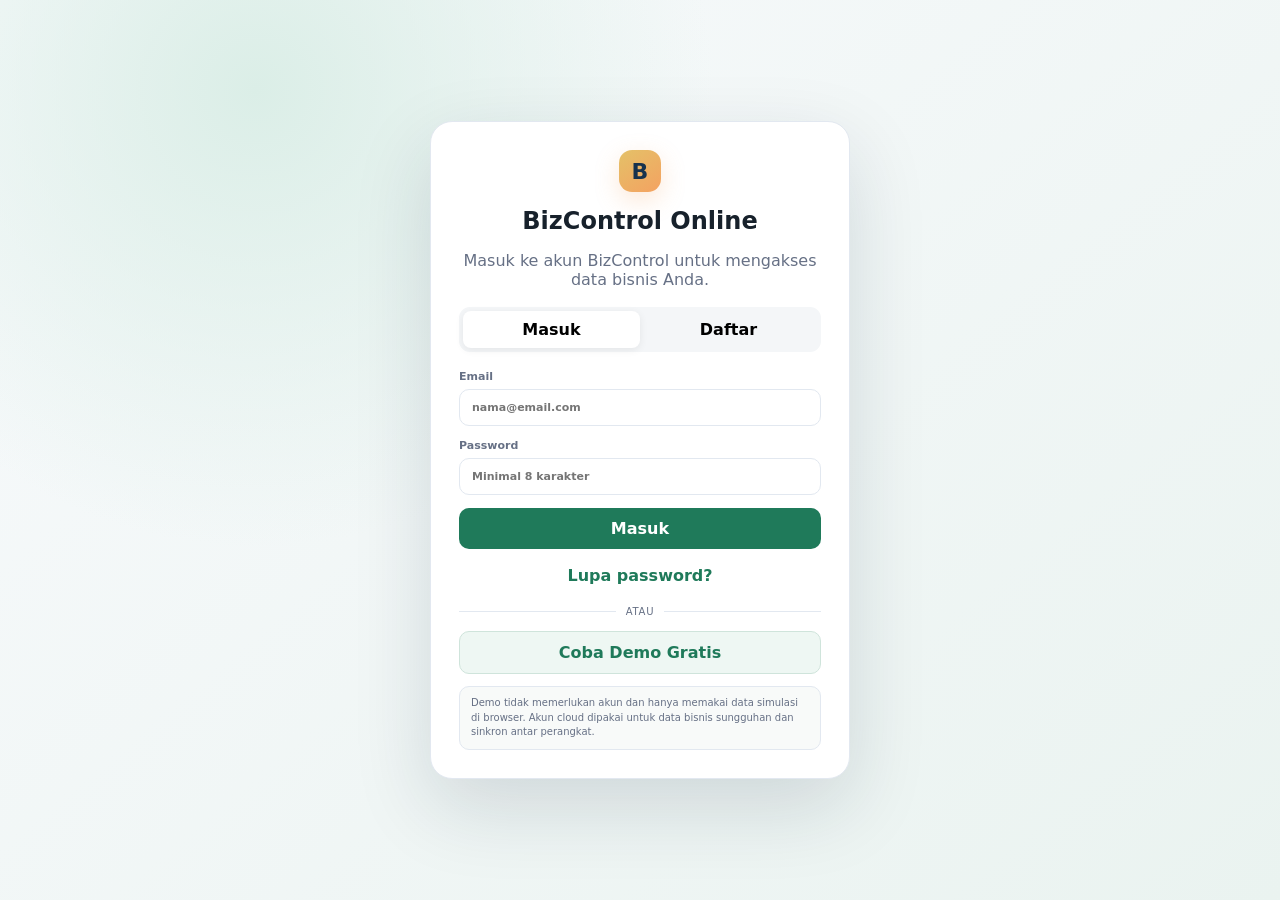
==== demo-single-file.html @ 975896b0 "Add files via upload" ====
<!DOCTYPE html>
<html lang="id">
<head>
  <meta charset="UTF-8" />
  <meta name="viewport" content="width=device-width, initial-scale=1, viewport-fit=cover" />
  <meta name="theme-color" content="#143c35" />
  <meta name="description" content="BizControl Online V1.8.5 Production Final - business control UMKM dengan cloud account, one-click demo sandbox, role, audit, dan dokumen." />
  <meta http-equiv="Content-Security-Policy" content="default-src 'self' data: blob:; script-src 'self' 'unsafe-inline'; style-src 'self' 'unsafe-inline'; img-src 'self' data: blob:; object-src 'none'; base-uri 'self'; form-action 'self'">
  
  
  <style>
:root{
  --navy:#17324d;--navy2:#0f263a;--green:#1f7a5a;--green2:#143c35;--mint:#eaf3f0;
  --bg:#f5f7f9;--card:#fff;--text:#17212b;--muted:#667085;--border:#e2e8f0;--yellow:#fff2cc;
  --red:#b42318;--redbg:#fef3f2;--orange:#f4a261;--shadow:0 12px 35px rgba(16,24,40,.08)
}
*{box-sizing:border-box}html,body{margin:0;background:var(--bg);color:var(--text);font-family:Inter,ui-sans-serif,system-ui,-apple-system,BlinkMacSystemFont,"Segoe UI",sans-serif}button,input,select{font:inherit}button{cursor:pointer}.hidden{display:none!important}
.app-shell{min-height:100vh;display:grid;grid-template-columns:250px 1fr}.sidebar{position:sticky;top:0;height:100vh;background:linear-gradient(180deg,var(--green2),#102b31);padding:20px 16px;color:white;display:flex;flex-direction:column;gap:20px}.brand{display:flex;align-items:center;gap:12px;padding:4px 6px 14px}.brand-mark{width:42px;height:42px;border-radius:13px;display:grid;place-items:center;background:linear-gradient(145deg,#e4c168,#f4a261);color:#17324d;font-size:22px;font-weight:900;box-shadow:0 8px 24px rgba(244,162,97,.25)}.brand strong{display:block;font-size:18px}.brand span{display:block;font-size:10px;letter-spacing:.16em;color:#a7d8c6;margin-top:3px}.business-box{padding:12px;background:rgba(255,255,255,.08);border:1px solid rgba(255,255,255,.12);border-radius:14px}.business-box span{display:block;color:#b9d8cf;font-size:11px;margin-bottom:7px}.business-box select{width:100%;padding:9px;border-radius:9px;border:0;background:white;color:#17212b}.tiny-btn{border:0;background:transparent;color:#dcebe6;padding:8px 0 0;font-size:12px}.nav-list{display:grid;gap:5px}.nav-item{border:0;background:transparent;color:#cce0da;text-align:left;border-radius:10px;padding:11px 12px;display:flex;gap:10px;align-items:center}.nav-item.active,.nav-item:hover{background:rgba(255,255,255,.12);color:white}.nav-icon{width:20px;text-align:center}.sidebar-footer{margin-top:auto;display:grid;gap:10px}.sync-badge{font-size:11px;border-radius:30px;padding:8px 10px;text-align:center}.sync-badge.local{background:rgba(244,162,97,.17);color:#ffd8ac}.sync-badge.cloud{background:rgba(79,203,144,.17);color:#b9ffd7}
.main{min-width:0}.topbar{padding:24px 28px 18px;display:flex;justify-content:space-between;align-items:center;gap:16px;position:sticky;top:0;background:rgba(245,247,249,.94);backdrop-filter:blur(12px);z-index:5;border-bottom:1px solid rgba(226,232,240,.7)}.eyebrow{margin:0 0 4px;color:var(--green);font-size:11px;font-weight:800;letter-spacing:.14em}.topbar h1{margin:0;font-size:27px}.top-actions{display:flex;gap:9px}.page-content{padding:20px 28px 90px;max-width:1500px;margin:auto}.primary,.ghost,.danger,.soft-btn{border-radius:10px;padding:10px 14px;border:1px solid transparent;font-weight:700}.primary{background:var(--green);color:#fff}.primary:hover{background:#176348}.ghost{background:#fff;border-color:var(--border);color:var(--text)}.danger{background:var(--redbg);color:var(--red);border-color:#fecdca}.soft-btn{background:var(--mint);color:var(--green)}.full{width:100%}
.kpi-grid{display:grid;grid-template-columns:repeat(4,minmax(0,1fr));gap:14px}.kpi-card,.panel,.table-card,.quick-card{background:var(--card);border:1px solid var(--border);border-radius:16px;box-shadow:var(--shadow)}.kpi-card{padding:17px}.kpi-card .kpi-label{font-size:12px;color:var(--muted);font-weight:700}.kpi-value{font-size:24px;font-weight:850;margin-top:8px;color:var(--navy)}.kpi-foot{margin-top:9px;font-size:11px;color:var(--muted)}.section-grid{display:grid;grid-template-columns:1.5fr 1fr;gap:14px;margin-top:14px}.panel{padding:18px}.panel-title{display:flex;align-items:center;justify-content:space-between;margin-bottom:14px}.panel-title h3{margin:0;font-size:15px}.panel-title span{font-size:11px;color:var(--muted)}.dashboard-title-row>div{min-width:0}.dashboard-title-row>div>span{display:block;margin-top:3px}.panel-link{border:0;background:var(--mint);color:var(--green);padding:7px 9px;border-radius:9px;font-size:10px;font-weight:800;white-space:nowrap}.panel-link:hover{background:#dcece6}.bars{display:flex;align-items:flex-end;gap:10px;height:200px;padding:16px 4px 0}.bar-wrap{flex:1;display:flex;flex-direction:column;justify-content:flex-end;align-items:center;gap:7px;height:100%;border-radius:10px}.bar{width:100%;max-width:36px;background:linear-gradient(180deg,#2f9e71,#1f7a5a);border-radius:8px 8px 3px 3px;min-height:2px;transition:.16s ease}.bar-value{font-size:9px;color:var(--muted);opacity:0;transform:translateY(4px);transition:.16s ease;white-space:nowrap}.bar-label{font-size:10px;color:var(--muted)}.health-ring{width:122px;height:122px;border-radius:50%;margin:auto;display:grid;place-items:center;background:conic-gradient(var(--green) calc(var(--score)*1%),#e7eeeb 0);position:relative}.health-ring:after{content:"";position:absolute;width:88px;height:88px;background:#fff;border-radius:50%}.health-score{z-index:1;font-weight:900;font-size:28px;color:var(--navy)}.health-click{display:block;width:100%;border:0;background:transparent;border-radius:14px;padding:4px 8px 8px}.health-click:hover{background:#f8fbfa}.health-note{text-align:center;font-size:12px;color:var(--muted);margin:10px 0 0}.health-cta{display:block;text-align:center;font-size:10px;color:var(--green);font-weight:800;margin-top:5px}.alert-list{display:grid;gap:8px;margin-top:12px}.alert-item{display:flex;align-items:center;justify-content:space-between;gap:14px;background:#f8fafc;border-radius:10px;padding:10px 11px;font-size:12px}.alert-item span{display:grid;gap:2px}.alert-item b{font-weight:700}.alert-item small{font-size:9px;color:var(--muted);font-weight:500}.alert-item strong{color:var(--navy);white-space:nowrap}.kpi-clickable,.alert-btn,.bar-btn,.panel-link,.health-click{cursor:pointer}.kpi-clickable{text-align:left;width:100%;transition:.18s ease}.kpi-clickable:hover{border-color:#a9cabe;transform:translateY(-1px);box-shadow:0 14px 34px rgba(15,38,58,.10)}.dashboard-panel{width:100%;text-align:left;transition:.18s ease;border:1px solid var(--border)}.panel-hint{font-size:11px;color:var(--muted);margin:-6px 0 6px}.bar-btn{border:0;background:transparent;padding:0;min-width:0}.bar-btn:focus-visible,.alert-btn:focus-visible,.kpi-clickable:focus-visible,.panel-link:focus-visible,.health-click:focus-visible{outline:2px solid #cce7dc;outline-offset:2px}.bar-btn:hover .bar,.bar-btn:focus-visible .bar{filter:brightness(.95);box-shadow:0 8px 18px rgba(31,122,90,.20);transform:translateY(-2px)}.bar-btn:hover .bar-value,.bar-btn:focus-visible .bar-value{opacity:1;transform:none}.alert-btn{border:1px solid transparent;width:100%;text-align:left;cursor:pointer}.alert-btn:hover{border-color:#d8e4de;background:#f3f7f5}
.quick-grid{display:grid;grid-template-columns:repeat(4,1fr);gap:12px;margin-top:14px}.quick-card{padding:15px;border:1px solid var(--border);text-align:left}.quick-card:hover{border-color:#a9cabe}.quick-card strong{display:block}.quick-card span{font-size:11px;color:var(--muted)}
.table-card{margin-top:14px;overflow:hidden}.table-head{padding:15px 17px;border-bottom:1px solid var(--border);display:flex;justify-content:space-between;align-items:center}.table-head h3{margin:0;font-size:15px}.table-wrap{overflow:auto}table{width:100%;border-collapse:collapse;font-size:12px;min-width:720px}th,td{padding:11px 13px;border-bottom:1px solid #edf0f3;text-align:left;white-space:nowrap}th{font-size:10px;letter-spacing:.05em;color:var(--muted);background:#fafbfc;text-transform:uppercase}td.money{text-align:right;font-variant-numeric:tabular-nums}.pill{padding:5px 8px;border-radius:30px;font-size:10px;font-weight:800;display:inline-block}.pill.good{background:#ecfdf3;color:#027a48}.pill.warn{background:#fffaeb;color:#b54708}.pill.bad{background:#fef3f2;color:#b42318}.empty{padding:42px;text-align:center;color:var(--muted)}
.toolbar{display:flex;justify-content:space-between;align-items:center;gap:12px;margin-bottom:14px}.toolbar-left,.toolbar-right{display:flex;gap:8px;align-items:center}.search{padding:10px 12px;border:1px solid var(--border);border-radius:10px;background:#fff;min-width:230px}.form-grid{display:grid;grid-template-columns:repeat(2,1fr);gap:13px}.form-grid.single{grid-template-columns:1fr}.form-grid label{font-size:11px;color:var(--muted);font-weight:700;display:grid;gap:6px}.form-grid input,.form-grid select{border:1px solid var(--border);border-radius:10px;padding:11px 12px;background:#fff;color:var(--text)}.form-grid input:focus,.form-grid select:focus{outline:2px solid #cce7dc;border-color:var(--green)}.form-note{padding:10px 12px;border-radius:10px;background:var(--mint);font-size:11px;color:#275c4b}.span-2{grid-column:span 2}.report-grid{display:grid;grid-template-columns:1fr 1fr;gap:14px}.metric-list{display:grid;gap:10px}.metric-row{display:flex;justify-content:space-between;border-bottom:1px dashed var(--border);padding-bottom:9px}.metric-row span{color:var(--muted);font-size:12px}.metric-row strong{font-size:13px}.metric-row.total{border:0;background:var(--mint);padding:12px;border-radius:10px}.metric-row.total strong{color:var(--green);font-size:17px}
.modal-backdrop{position:fixed;inset:0;background:rgba(15,38,58,.48);display:flex;align-items:center;justify-content:center;padding:clamp(10px,2vw,22px);z-index:50;overflow:auto;overscroll-behavior:contain}.modal-card{--modal-pad:22px;background:#fff;border-radius:18px;width:min(720px,calc(100vw - 2 * clamp(10px,2vw,22px)));max-width:100%;max-height:min(90dvh,860px);overflow-x:hidden;overflow-y:auto;overscroll-behavior:contain;box-shadow:0 30px 70px rgba(15,38,58,.25);padding:0;position:relative}.modal-title{display:flex;justify-content:space-between;align-items:center;gap:14px;margin:0;padding:18px var(--modal-pad) 15px;background:rgba(255,255,255,.98);border-bottom:1px solid var(--border);position:sticky;top:0;z-index:3}.modal-title h2{margin:0;font-size:20px;line-height:1.25;min-width:0}.modal-close{border:0;background:#f3f5f7;border-radius:9px;width:36px;height:36px;min-width:36px;display:grid;place-items:center;font-size:22px;line-height:1;color:var(--text)}.modal-card>form{padding:18px var(--modal-pad) var(--modal-pad);min-width:0}.modal-card>.form-note{margin:18px var(--modal-pad) 0}.modal-card .form-grid{grid-template-columns:repeat(2,minmax(0,1fr));min-width:0}.modal-card .form-grid.single{grid-template-columns:minmax(0,1fr)}.modal-card .form-grid label{min-width:0}.modal-card .form-grid input,.modal-card .form-grid select{display:block;width:100%;min-width:0;max-width:100%}.modal-card .span-2{grid-column:1/-1}.modal-actions{grid-column:1/-1;display:flex;justify-content:flex-end;align-items:center;flex-wrap:wrap;gap:10px;margin:18px calc(var(--modal-pad) * -1) calc(var(--modal-pad) * -1);padding:14px var(--modal-pad) max(var(--modal-pad),env(safe-area-inset-bottom));background:rgba(255,255,255,.98);border-top:1px solid var(--border);position:sticky;bottom:0;z-index:2}.modal-actions button{min-width:0;max-width:100%;white-space:normal;text-align:center}.modal-actions .primary{min-width:150px}.modal-actions .ghost{min-width:92px}body.modal-open{overflow:hidden}.auth-shell{position:fixed;inset:0;z-index:80;background:radial-gradient(circle at 20% 10%,#dbeee7,transparent 35%),linear-gradient(140deg,#f8fafc,#eaf3f0);display:grid;place-items:center;padding:20px}.auth-card{width:min(420px,100%);background:white;border:1px solid var(--border);border-radius:22px;padding:28px;box-shadow:0 28px 80px rgba(15,38,58,.14)}.auth-card .brand-mark{margin:auto}.auth-card h1{text-align:center;margin:15px 0 6px}.auth-card .muted{text-align:center}.segmented{display:grid;grid-template-columns:1fr 1fr;background:#f4f6f8;padding:4px;border-radius:11px;margin:18px 0}.segment{border:0;background:transparent;padding:9px;border-radius:8px;font-weight:700}.segment.active{background:white;box-shadow:0 2px 8px rgba(0,0,0,.07)}.muted{color:var(--muted)}.micro{font-size:10px;color:var(--muted);line-height:1.5}.toast{position:fixed;right:20px;top:20px;z-index:100;background:#17212b;color:#fff;padding:11px 14px;border-radius:10px;opacity:0;transform:translateY(-10px);pointer-events:none;transition:.2s}.toast.show{opacity:1;transform:none}.mobile-nav{display:none}
.setting-block{padding:14px 0;border-bottom:1px solid var(--border)}.setting-block:last-child{border:0}.setting-block h3{margin:0 0 7px;font-size:14px}.status-row{display:flex;justify-content:space-between;align-items:center;gap:12px}.code-chip{font-family:ui-monospace,SFMono-Regular,Menlo,monospace;font-size:10px;background:#f4f6f8;padding:3px 6px;border-radius:6px}
@media(max-width:1050px){.kpi-grid{grid-template-columns:repeat(2,1fr)}.quick-grid{grid-template-columns:repeat(2,1fr)}.section-grid,.report-grid{grid-template-columns:1fr}}
@media(max-width:760px){.app-shell{display:block}.sidebar{display:none}.topbar{padding:16px 16px 12px;position:sticky}.topbar h1{font-size:22px}.top-actions .ghost{display:none}.page-content{padding:14px 14px 90px}.kpi-grid{gap:10px}.kpi-card{padding:14px}.kpi-value{font-size:19px}.section-grid{margin-top:10px;gap:10px}.quick-grid{grid-template-columns:repeat(2,1fr);gap:9px}.toolbar{align-items:stretch;flex-direction:column}.toolbar-left,.toolbar-right{width:100%}.search{width:100%;min-width:0}.mobile-nav{position:fixed;z-index:30;bottom:0;left:0;right:0;display:grid;grid-template-columns:repeat(5,1fr);background:#fff;border-top:1px solid var(--border);padding:7px max(8px,env(safe-area-inset-right)) calc(7px + env(safe-area-inset-bottom)) max(8px,env(safe-area-inset-left));box-shadow:0 -8px 25px rgba(16,24,40,.07)}.mobile-nav button{border:0;background:transparent;color:var(--muted);font-size:9px;padding:4px 2px;display:grid;gap:2px;place-items:center}.mobile-nav button b{font-size:17px;font-weight:500}.mobile-nav button.active{color:var(--green);font-weight:800}.form-grid{grid-template-columns:1fr}.span-2{grid-column:auto}.table-card{border-radius:13px}.modal-card{--modal-pad:16px;width:min(100%,calc(100vw - 20px));max-height:calc(100dvh - 20px);border-radius:16px}.modal-card .form-grid{grid-template-columns:minmax(0,1fr)}.modal-card .span-2{grid-column:1/-1}.modal-title{padding-top:16px}.modal-actions{display:grid;grid-template-columns:minmax(0,1fr) minmax(0,1.35fr);width:auto}.modal-actions .primary,.modal-actions .ghost{width:100%;min-width:0}.top-actions .primary{padding:9px 11px}.eyebrow{font-size:9px}}

@media(max-width:420px){.modal-backdrop{padding:6px}.modal-card{--modal-pad:14px;width:calc(100vw - 12px);max-height:calc(100dvh - 12px);border-radius:14px}.modal-title h2{font-size:18px}.modal-actions{grid-template-columns:1fr}.modal-actions button{min-height:44px}.modal-close{width:34px;height:34px;min-width:34px}}

/* V1.3 — Edit controls & secure delete */
.row-actions{display:flex;align-items:center;gap:6px;white-space:nowrap}
.row-action{border:1px solid var(--border);background:#fff;color:var(--text);padding:6px 9px;border-radius:8px;font-size:10px;font-weight:800;line-height:1;cursor:pointer;transition:.15s ease}
.row-action:hover{transform:translateY(-1px);box-shadow:0 4px 12px rgba(15,38,58,.08)}
.row-action.edit{border-color:#bcd9cf;background:#f1f8f5;color:var(--green)}
.row-action.delete{border-color:#fecaca;background:#fff7f7;color:var(--red)}
.payment-status-box{display:flex;align-items:center;justify-content:space-between;gap:14px;padding:12px 14px;border:1px solid var(--border);background:#fafcfc;border-radius:12px}
.payment-status-box>div{display:grid;gap:3px;min-width:0}
.payment-status-box span{font-size:10px;text-transform:uppercase;letter-spacing:.05em;color:var(--muted);font-weight:800}
.payment-status-box strong{font-size:14px}
.payment-status-box small{font-size:10px;color:var(--muted)}
.status-good{color:#027a48}.status-warn{color:#b54708}
.security-callout,.delete-warning{grid-column:1/-1;display:grid;gap:5px;padding:13px 14px;border-radius:12px;font-size:11px;line-height:1.5}
.security-callout{background:#eef7f3;border:1px solid #cfe4db;color:#244f42}
.delete-warning{background:#fff5f4;border:1px solid #fecdca;color:#7a271a}
.security-callout b,.delete-warning b{font-size:13px}
.solid-danger{background:var(--red)!important;color:#fff!important;border-color:var(--red)!important;min-width:150px}
.solid-danger:hover{filter:brightness(.94)}
.setting-block .status-row .soft-btn{flex:0 0 auto}
@media(max-width:760px){
  .payment-status-box{align-items:stretch;flex-direction:column}
  .payment-status-box .soft-btn{width:100%}
  .row-actions{gap:5px}
  .row-action{padding:7px 8px}
  .setting-block .status-row{align-items:flex-start;gap:10px;flex-direction:column}
  .setting-block .status-row .soft-btn{width:100%}
}
@media(max-width:420px){
  .modal-actions{grid-template-columns:minmax(0,1fr) minmax(0,1.35fr)}
}
@media(max-width:760px){
  .payment-status-box{align-items:center;flex-direction:row}
  .payment-status-box .soft-btn{width:auto;flex:0 0 auto}
}
@media(max-width:360px){
  .payment-status-box{align-items:stretch;flex-direction:column}
  .payment-status-box .soft-btn{width:100%}
}

/* V1.4 — Audit Log */
.pill.info{background:#eef4ff;color:#3538cd}
.audit-kpi-grid{display:grid;grid-template-columns:repeat(4,minmax(0,1fr));gap:12px;margin-bottom:12px}
.audit-kpi{background:var(--card);border:1px solid var(--border);border-radius:14px;padding:14px 15px;box-shadow:var(--shadow);display:grid;gap:7px}
.audit-kpi span{font-size:10px;text-transform:uppercase;letter-spacing:.05em;color:var(--muted);font-weight:800}
.audit-kpi strong{font-size:22px;color:var(--navy)}
.audit-kpi .audit-last{font-size:12px;line-height:1.4}
.audit-note{display:flex;gap:8px;align-items:flex-start;background:#f4f8f6;border:1px solid #d9e8e1;color:#315e50;padding:10px 12px;border-radius:11px;margin-bottom:12px;font-size:11px;line-height:1.45}
.audit-note b{white-space:nowrap}.audit-note span{color:#527063}
.audit-toolbar{margin-bottom:0}
.audit-filters{flex-wrap:wrap}
.filter-select{padding:10px 12px;border:1px solid var(--border);border-radius:10px;background:#fff;color:var(--text);min-width:150px}
.audit-table{min-width:1040px}
.audit-summary{max-width:360px;white-space:normal;line-height:1.45;color:#475467}
.audit-user{display:flex;align-items:center;gap:7px}
.avatar-mini{width:26px;height:26px;min-width:26px;border-radius:50%;display:grid;place-items:center;background:var(--mint);color:var(--green);font-size:10px;font-weight:900}
.audit-detail-wrap{padding:18px var(--modal-pad) var(--modal-pad)}
.audit-detail-head{display:flex;align-items:center;gap:11px;margin-bottom:12px}
.audit-detail-head>div{display:grid;gap:3px;min-width:0}.audit-detail-head b{font-size:14px}.audit-detail-head small{font-size:10px;color:var(--muted)}
.audit-summary-box{padding:11px 12px;border-radius:11px;background:#f7f9fa;border:1px solid var(--border);font-size:12px;line-height:1.5;margin-bottom:15px}
.audit-change-list,.audit-snapshot{margin:14px 0}.audit-change-list h4,.audit-snapshot h4{margin:0 0 9px;font-size:12px;color:var(--navy)}
.audit-change{display:grid;grid-template-columns:150px 1fr;gap:10px;padding:9px 0;border-bottom:1px solid #edf0f3;font-size:11px}.audit-change>span{font-weight:800;color:#475467}.audit-change>div{display:flex;align-items:center;gap:7px;min-width:0;flex-wrap:wrap}.audit-change del{color:#b42318;text-decoration:none;background:#fff2f0;padding:4px 6px;border-radius:6px}.audit-change ins{color:#027a48;text-decoration:none;background:#ecfdf3;padding:4px 6px;border-radius:6px}.audit-change b{color:var(--muted)}
.snapshot-grid{display:grid;grid-template-columns:repeat(2,minmax(0,1fr));gap:8px}.snapshot-grid>div{background:#fafbfc;border:1px solid var(--border);border-radius:9px;padding:9px 10px;display:grid;gap:3px}.snapshot-grid span{font-size:9px;text-transform:uppercase;color:var(--muted);font-weight:800}.snapshot-grid strong{font-size:11px;overflow-wrap:anywhere}
@media(max-width:1050px){.audit-kpi-grid{grid-template-columns:repeat(2,minmax(0,1fr))}}
@media(max-width:760px){
  .mobile-nav{grid-template-columns:repeat(6,1fr)}
  .audit-kpi-grid{grid-template-columns:repeat(2,minmax(0,1fr));gap:9px}.audit-kpi{padding:12px}.audit-kpi strong{font-size:18px}
  .audit-note{display:grid}.audit-note b{white-space:normal}
  .audit-filters{display:grid;grid-template-columns:1fr 1fr;width:100%}.audit-filters .search{grid-column:1/-1}.filter-select{min-width:0;width:100%}
  .audit-change{grid-template-columns:1fr;gap:5px}.snapshot-grid{grid-template-columns:1fr}.audit-detail-wrap{padding:16px var(--modal-pad) var(--modal-pad)}
}

/* V1.5 — Kasir documents: Invoice, Kwitansi, Surat Jalan */
button,input,select,textarea{font:inherit}
.form-grid textarea{border:1px solid var(--border);border-radius:10px;padding:11px 12px;background:#fff;color:var(--text);resize:vertical;min-height:74px}
.form-grid textarea:focus{outline:2px solid #cce7dc;border-color:var(--green)}
.modal-card .form-grid textarea{display:block;width:100%;min-width:0;max-width:100%}
.row-action.print{border-color:#c9d7ea;background:#f4f7fb;color:var(--navy)}
.document-modal-wrap{padding:18px var(--modal-pad) var(--modal-pad)}
.document-sale-summary{display:grid;grid-template-columns:repeat(4,minmax(0,1fr));gap:8px;margin-bottom:14px}
.document-sale-summary>div{background:#f8fafc;border:1px solid var(--border);border-radius:10px;padding:10px;display:grid;gap:4px;min-width:0}
.document-sale-summary span{font-size:9px;text-transform:uppercase;letter-spacing:.05em;color:var(--muted);font-weight:800}
.document-sale-summary strong{font-size:11px;overflow-wrap:anywhere}
.document-choice-grid{display:grid;grid-template-columns:repeat(3,minmax(0,1fr));gap:10px}
.document-choice{border:1px solid var(--border);border-radius:14px;background:#fff;padding:15px;text-align:left;display:grid;gap:7px;min-height:176px;align-content:start;transition:.15s ease;color:var(--text)}
.document-choice:hover{border-color:#9fc7b8;box-shadow:0 10px 24px rgba(15,38,58,.08);transform:translateY(-1px)}
.document-choice .doc-icon{width:38px;height:38px;border-radius:10px;background:var(--mint);color:var(--green);display:grid;place-items:center;font-size:19px;font-weight:900}
.document-choice b{font-size:14px;color:var(--navy)}
.document-choice small{font-size:10px;line-height:1.45;color:var(--muted)}
.document-choice em{font-style:normal;font-size:10px;color:var(--green);font-weight:850;margin-top:auto}
.document-choice.disabled,.document-choice:disabled{opacity:.52;cursor:not-allowed;transform:none;box-shadow:none;border-color:var(--border)}
.document-choice.disabled em{color:var(--muted)}
.document-tip{margin-top:13px;background:#f4f8f6;border:1px solid #d9e8e1;color:#45685d;padding:10px 12px;border-radius:10px;font-size:10px;line-height:1.5}
.document-modal-wrap>.modal-actions{margin-left:calc(var(--modal-pad) * -1);margin-right:calc(var(--modal-pad) * -1);margin-bottom:calc(var(--modal-pad) * -1)}
@media(max-width:760px){.document-sale-summary{grid-template-columns:repeat(2,minmax(0,1fr))}.document-choice-grid{grid-template-columns:1fr}.document-choice{min-height:0}.document-modal-wrap>.modal-actions{grid-template-columns:1fr 1fr}}
@media(max-width:420px){.document-modal-wrap>.modal-actions{grid-template-columns:1fr}}

/* V1.6 Payment History */
.row-action.pay{background:#eef8f4;color:#16755a;border-color:#cde9df}.row-action.pay:hover{background:#dff3eb}.payment-history-note{background:#f7faf9;border:1px solid #e3ece8;border-radius:12px;padding:12px}.payment-status-box strong.status-good{color:#087443}.payment-status-box strong.status-warn{color:#b54708}

/* V1.7 — Production foundations */
.sync-badge.offline{background:rgba(240,68,56,.18);color:#ffd4d0}.sync-badge.syncing{background:rgba(244,162,97,.18);color:#ffe0b5}.sync-badge.error{background:rgba(240,68,56,.18);color:#ffd4d0}
.toast.success{background:#123f32}.toast.error{background:#7a271a}.toast.info{background:#17212b}
button:disabled{cursor:not-allowed;opacity:.6}.is-loading{position:relative;pointer-events:none}
.role-banner{display:flex;align-items:center;justify-content:space-between;gap:12px;background:#fff;border:1px solid var(--border);border-radius:13px;padding:10px 13px;margin-bottom:12px;box-shadow:var(--shadow)}.role-banner>div{display:flex;align-items:center;gap:8px}.role-banner span:first-child,.role-banner small{font-size:10px;color:var(--muted)}
.role-chip{display:inline-flex;align-items:center;border-radius:999px;padding:5px 9px;font-size:10px;font-weight:850;border:1px solid transparent}.role-owner{background:#fff5df;color:#8a5a00;border-color:#f0d598}.role-admin{background:#eef4ff;color:#3538cd;border-color:#c7d7fe}.role-cashier{background:#ecfdf3;color:#027a48;border-color:#abefc6}.role-finance{background:#f4f3ff;color:#5925dc;border-color:#d9d6fe}.role-warehouse{background:#fff6ed;color:#b93815;border-color:#fedf89}.role-staff{background:#f2f4f7;color:#475467;border-color:#d0d5dd}
.role-guide{display:grid;grid-template-columns:repeat(5,minmax(0,1fr));gap:9px;margin-bottom:14px}.role-guide>div{background:#fff;border:1px solid var(--border);border-radius:12px;padding:11px;display:grid;gap:4px}.role-guide b{font-size:11px;color:var(--navy)}.role-guide span{font-size:9px;color:var(--muted);line-height:1.35}.role-preview{display:flex;flex-wrap:wrap}.role-preview .segment{flex:1;min-width:85px}
.access-denied{text-align:center;padding:48px 20px}.access-denied .lock-icon{font-size:38px}.access-denied h3{margin:12px 0 6px}.access-denied p{color:var(--muted);font-size:12px}
.quick-grid-dynamic{grid-template-columns:repeat(auto-fit,minmax(170px,1fr))}.micro{line-height:1.45}
@media(max-width:900px){.role-guide{grid-template-columns:repeat(2,minmax(0,1fr))}}
@media(max-width:760px){.role-banner{align-items:flex-start;flex-direction:column}.mobile-nav{grid-template-columns:repeat(var(--mobile-count,5),1fr)}.role-guide{grid-template-columns:repeat(2,minmax(0,1fr))}.quick-grid-dynamic{grid-template-columns:repeat(2,minmax(0,1fr))}}
@media(max-width:420px){.role-guide,.quick-grid-dynamic{grid-template-columns:1fr}.role-banner>div{width:100%;justify-content:space-between}}


/* V1.7.1 — Mobile-first card tables */
@media(max-width:760px){
  .table-card{overflow:visible;background:transparent;border:0;box-shadow:none}
  .table-card>.table-head{background:#fff;border:1px solid var(--border);border-radius:13px;padding:12px 14px;margin-bottom:9px;box-shadow:var(--shadow)}
  .responsive-table-wrap{overflow:visible!important;margin:0!important}
  table.responsive-table{display:block;width:100%;min-width:0!important;border-collapse:separate;background:transparent;font-size:12px}
  table.responsive-table thead{display:none}
  table.responsive-table tbody{display:grid;gap:10px;padding:0}
  table.responsive-table tbody tr{display:grid;grid-template-columns:repeat(2,minmax(0,1fr));gap:0 8px;background:#fff;border:1px solid var(--border);border-radius:14px;padding:8px 10px;box-shadow:0 5px 18px rgba(16,24,40,.055);overflow:hidden;min-width:0}
  table.responsive-table tbody tr:hover{border-color:#cbdcd5}
  table.responsive-table tbody td{display:grid;align-content:start;gap:3px;min-width:0;padding:7px 5px;border:0!important;text-align:left!important;white-space:normal!important;overflow-wrap:anywhere;word-break:break-word}
  table.responsive-table tbody td::before{content:attr(data-label);font-size:8px;line-height:1.2;text-transform:uppercase;letter-spacing:.07em;color:var(--muted);font-weight:850}
  table.responsive-table tbody td.money{font-variant-numeric:tabular-nums}
  table.responsive-table tbody td.mobile-empty-cell{grid-column:1/-1;padding:0}
  table.responsive-table tbody td.mobile-empty-cell::before{display:none}
  table.responsive-table tbody td[data-label="Customer"],
  table.responsive-table tbody td[data-label="Produk"],
  table.responsive-table tbody td[data-label="Nama"],
  table.responsive-table tbody td[data-label="Deskripsi"],
  table.responsive-table tbody td[data-label="Ringkasan"],
  table.responsive-table tbody td[data-label="User"],
  table.responsive-table tbody td[data-label="Data"],
  table.responsive-table tbody td[data-label="Catatan"],
  table.responsive-table tbody td[data-label="Aksi"]{grid-column:1/-1}
  table.responsive-table tbody td[data-label="Aksi"]{border-top:1px solid #edf0f3!important;margin-top:5px;padding-top:10px}
  table.responsive-table tbody td[data-label="Aksi"] .row-actions{display:grid;grid-template-columns:repeat(2,minmax(0,1fr));gap:7px;width:100%;white-space:normal}
  table.responsive-table tbody td[data-label="Aksi"] .row-action{min-height:39px;width:100%;padding:8px 7px;font-size:10px;display:grid;place-items:center;line-height:1.2}
  table.responsive-table[data-mobile-type="sales"] tbody td[data-label="Invoice"]{order:-20;font-size:13px;font-weight:900;color:var(--navy)}
  table.responsive-table[data-mobile-type="sales"] tbody td[data-label="Status"]{order:-19;align-items:start}
  table.responsive-table[data-mobile-type="sales"] tbody td[data-label="Tanggal"]{order:-18}
  table.responsive-table[data-mobile-type="sales"] tbody td[data-label="Customer"]{order:-17;font-weight:700}
  table.responsive-table[data-mobile-type="sales"] tbody td[data-label="Produk"]{order:-16}
  table.responsive-table[data-mobile-type="sales"] tbody td[data-label="Qty"]{order:-15}
  table.responsive-table[data-mobile-type="sales"] tbody td[data-label="Total"]{order:-14;font-size:13px;font-weight:850;color:var(--navy)}
  table.responsive-table[data-mobile-type="sales"] tbody td[data-label="Dibayar"]{order:-13}
  table.responsive-table[data-mobile-type="sales"] tbody td[data-label="Aksi"]{order:50}
  table.responsive-table[data-mobile-type="products"] tbody td[data-label="Nama"]{order:-20;font-size:13px;font-weight:850;color:var(--navy)}
  table.responsive-table[data-mobile-type="products"] tbody td[data-label="Status"]{order:-19}
  table.responsive-table[data-mobile-type="products"] tbody td[data-label="SKU"]{order:-18}
  table.responsive-table[data-mobile-type="products"] tbody td[data-label="Aksi"]{order:50}
  table.responsive-table[data-mobile-type="expenses"] tbody td[data-label="Deskripsi"]{order:-20;font-size:13px;font-weight:800;color:var(--navy)}
  table.responsive-table[data-mobile-type="expenses"] tbody td[data-label="Nilai"]{order:-19;font-size:13px;font-weight:850;color:var(--navy)}
  table.responsive-table[data-mobile-type="expenses"] tbody td[data-label="Aksi"]{order:50}
  table.responsive-table[data-mobile-type="audit"] tbody td[data-label="Ringkasan"]{background:#f8fafc;border-radius:9px!important;padding:9px;margin:3px 0}
  table.responsive-table[data-mobile-type="audit"] tbody td[data-label="Detail"]{grid-column:1/-1;border-top:1px solid #edf0f3!important;margin-top:4px;padding-top:9px}
  table.responsive-table[data-mobile-type="audit"] tbody td[data-label="Detail"] .row-action{width:100%;min-height:39px}
  table.responsive-table[data-mobile-type="payments"] tbody td[data-label="Catatan"]{grid-column:1/-1}
  table.responsive-table[data-mobile-type="reports"] tbody td[data-label="Bulan"]{grid-column:1/-1;font-size:13px;font-weight:850;color:var(--navy);border-bottom:1px solid #edf0f3!important;margin-bottom:4px;padding-bottom:9px}
  .modal-card .responsive-table tbody{padding:2px 0}
  .modal-card .responsive-table tbody tr{box-shadow:none}
  .modal-card .panel .responsive-table-wrap{margin-top:10px!important}
}
@media(max-width:420px){
  table.responsive-table tbody tr{padding:8px}
  table.responsive-table tbody td{padding:6px 4px}
  table.responsive-table tbody td[data-label="Aksi"] .row-actions{grid-template-columns:repeat(2,minmax(0,1fr))}
  .table-head{gap:8px}.table-head h3{font-size:14px}.table-head .muted{font-size:9px;text-align:right}
}
@media(max-width:350px){
  table.responsive-table tbody tr{grid-template-columns:1fr}
  table.responsive-table tbody td{grid-column:1/-1!important}
  table.responsive-table tbody td[data-label="Aksi"] .row-actions{grid-template-columns:1fr}
}

/* V1.8 security/production UX */
.demo-security-warning{display:flex;gap:10px;align-items:flex-start;margin-bottom:14px;padding:12px 14px;border:1px solid #f2c94c;background:#fff8df;border-radius:12px;color:#7a5a00}.demo-security-warning b{white-space:nowrap}.demo-security-warning span{line-height:1.45}.checkbox-setting{display:flex!important;flex-direction:row!important;align-items:flex-start!important;gap:10px;padding:12px;border:1px solid #dfe6e3;border-radius:12px;background:#f8faf9}.checkbox-setting input{width:18px!important;height:18px!important;margin-top:2px}.checkbox-setting span{display:flex;flex-direction:column;gap:3px}.checkbox-setting small{color:#667085;font-weight:400;line-height:1.35}.turnstile-box{min-height:66px;display:flex;justify-content:center;align-items:center}.turnstile-box.hidden{display:none}
@media(max-width:760px){.demo-security-warning{flex-direction:column;gap:4px}.demo-security-warning b{white-space:normal}}

/* V1.8.1 — Auth recovery / production patch */
.auth-link{display:block;margin:10px auto 12px;border:0;background:transparent;color:var(--green);font-weight:800;padding:7px 10px;text-decoration:none}
.auth-link:hover{text-decoration:underline}
.auth-card #authBackLogin{margin-bottom:10px}
.auth-card .auth-security-note{background:#f8faf9;border:1px solid var(--border);border-radius:10px;padding:9px 11px;font-size:10px;line-height:1.45;color:var(--muted)}

/* V1.8.4 — Team invitation */
.team-invite-info{margin:12px 0 14px;padding:14px 16px}
.team-invite-info b{display:block;margin-bottom:4px}


/* V1.8.5 — Production landing & one-click demo */
.auth-divider{display:flex;align-items:center;gap:10px;margin:14px 0;color:var(--muted);font-size:10px;text-transform:uppercase;letter-spacing:.08em}
.auth-divider:before,.auth-divider:after{content:"";height:1px;background:var(--border);flex:1}
.demo-entry{border:1px solid #cfe4db;background:#eef7f3;color:var(--green);border-radius:10px;padding:11px 14px;font-weight:850}
.demo-entry:hover{background:#dfeee8}
.auth-security-note{margin:12px 0 0!important;text-align:left!important}
.sidebar-footer #openAuthBtn{background:rgba(255,255,255,.1);border-color:rgba(255,255,255,.18);color:#fff}
@media(max-width:760px){.auth-card{padding:22px 18px}.auth-shell{padding:12px}.auth-card h1{font-size:27px}}

</style>
  <title>BizControl Online</title>
</head>
<body>
  <div id="toast" class="toast"></div>

  <section id="authView" class="auth-shell hidden">
    <div class="auth-card">
      <div class="brand-mark">B</div>
      <h1>BizControl Online</h1>
      <p class="muted" id="authSubtitle">Masuk untuk menyinkronkan data bisnis antar perangkat.</p>
      <div class="segmented" id="authTabs">
        <button id="authLoginTab" class="segment active">Masuk</button>
        <button id="authSignupTab" class="segment">Daftar</button>
      </div>
      <form id="authForm" class="form-grid single">
        <label id="authEmailLabel">Email<input id="authEmail" type="email" required placeholder="nama@email.com" /></label>
        <label id="authPasswordLabel"><span id="authPasswordLabelText">Password</span><input id="authPassword" type="password" required minlength="8" placeholder="Minimal 8 karakter" autocomplete="current-password" /></label>
        <label id="authPasswordConfirmLabel" class="hidden">Ulangi Password<input id="authPasswordConfirm" type="password" minlength="8" placeholder="Ulangi password baru" autocomplete="new-password" /></label>
        <div id="turnstileBox" class="turnstile-box hidden"></div>
        <button class="primary full" type="submit" id="authSubmit">Masuk</button>
      </form>
      <button id="forgotPasswordBtn" class="auth-link" type="button">Lupa password?</button>
      <button id="authBackLogin" class="ghost full hidden" type="button">Kembali ke Login</button>
      <div class="auth-divider"><span>atau</span></div>
      <button id="backToDemo" class="demo-entry full" type="button">Coba Demo Gratis</button>
      <p class="auth-security-note">Demo tidak memerlukan akun dan hanya memakai data simulasi di browser. Akun cloud dipakai untuk data bisnis sungguhan dan sinkron antar perangkat.</p>
    </div>
  </section>

  <div id="appShell" class="app-shell">
    <aside class="sidebar">
      <div class="brand">
        <div class="brand-mark">B</div>
        <div><strong>BizControl</strong><span>ONLINE V1.8.5</span></div>
      </div>
      <div class="business-box">
        <span>Bisnis aktif</span>
        <select id="businessSelect"></select>
        <button id="newBusinessBtn" class="tiny-btn">+ Bisnis</button>
      </div>
      <nav id="desktopNav" class="nav-list"></nav>
      <div class="sidebar-footer">
        <div id="syncBadge" class="sync-badge local">● Mode Demo</div>
        <button id="openAuthBtn" class="ghost full">Masuk / Daftar</button>
        <button id="openSettingsBtn" class="ghost full">Pengaturan</button>
      </div>
    </aside>

    <main class="main">
      <header class="topbar">
        <div>
          <p class="eyebrow" id="pageEyebrow">OWNER OVERVIEW</p>
          <h1 id="pageTitle">Dashboard</h1>
        </div>
        <div class="top-actions">
          <button id="syncNowBtn" class="ghost">↻ Sinkronkan</button>
          <button id="quickSaleBtn" class="primary">+ Penjualan</button>
        </div>
      </header>

      <section id="pageContent" class="page-content"></section>
    </main>

    <nav id="mobileNav" class="mobile-nav"></nav>
  </div>

  <div id="modalBackdrop" class="modal-backdrop hidden">
    <div id="modalCard" class="modal-card"></div>
  </div>

  <script>window.BIZCONTROL_CONFIG = {supabaseUrl:'',publishableKey:'',turnstileSiteKey:''};</script>
  <script>
const $ = (s) => document.querySelector(s);
const $$ = (s) => [...document.querySelectorAll(s)];
const rupiah = (n=0) => new Intl.NumberFormat('id-ID',{style:'currency',currency:'IDR',maximumFractionDigits:0}).format(Number(n)||0);
const num = (n=0) => new Intl.NumberFormat('id-ID').format(Number(n)||0);
const today = () => new Date().toISOString().slice(0,10);
const uid = () => (crypto.randomUUID ? crypto.randomUUID() : Date.now().toString(36)+Math.random().toString(36).slice(2));
const monthKey = (d) => String(d||'').slice(0,7);

const NAV = [
  {id:'dashboard',label:'Dashboard',icon:'⌂'},
  {id:'sales',label:'Kasir',icon:'▣'},
  {id:'products',label:'Produk',icon:'◫'},
  {id:'expenses',label:'Biaya',icon:'↘'},
  {id:'reports',label:'Laporan',icon:'▤'},
  {id:'team',label:'Tim & Role',mobileLabel:'Tim',icon:'♙'},
  {id:'audit',label:'Audit Log',mobileLabel:'Audit',icon:'≣'},
  {id:'settings',label:'Pengaturan',icon:'⚙'},
];


const ROLE_LABELS={owner:'Owner',admin:'Admin',cashier:'Kasir',finance:'Finance',warehouse:'Gudang',staff:'Staff'};
const ROLE_PERMISSIONS={
  owner:['*'],
  admin:['dashboard_financial','sales_view','sales_create','sales_edit','sales_delete','payments_manage','payments_delete','products_view','products_create','products_edit','products_delete','expenses_view','expenses_edit','expenses_delete','reports','audit','team_view','business_edit','export','print','sync'],
  cashier:['dashboard_basic','sales_view','sales_create','sales_edit','payments_manage','products_view','print','sync'],
  finance:['dashboard_financial','sales_view','payments_manage','products_view','view_cost','expenses_view','expenses_edit','reports','export','print','sync'],
  warehouse:['dashboard_stock','sales_view','products_view','products_stock_edit','print','sync'],
  staff:['dashboard_basic','products_view','sync']
};
const NAV_PERMISSION={dashboard:null,sales:'sales_view',products:'products_view',expenses:'expenses_view',reports:'reports',team:'team_view',audit:'audit',settings:null};
function currentRole(){return state.mode==='local'?(state.demoRole||'owner'):(state.currentRole||'staff')}
function can(permission){if(!permission)return true;const perms=ROLE_PERMISSIONS[currentRole()]||[];return perms.includes('*')||perms.includes(permission)}
function requirePermission(permission,message='Anda tidak memiliki akses untuk tindakan ini.'){if(!can(permission)){toast(message,'error');return false}return true}
function roleBadge(){return `<span class="role-chip role-${currentRole()}">${ROLE_LABELS[currentRole()]||currentRole()}</span>`}
function canSeeFinancial(){return can('dashboard_financial')||can('reports')}
function canSeeCost(){return currentRole()==='owner'||currentRole()==='admin'||currentRole()==='finance'||can('view_cost')}

const defaultState = () => ({
  page:'dashboard', mode:'local', businesses:[{id:'demo-business',name:'Toko Demo BizControl',owner_id:'local',address:'Jl. Contoh Usaha No. 10, Palembang',phone:'0812-3456-7890',email:'halo@tokodemo.id',city:'Palembang',document_footer:'Terima kasih sudah berbelanja dan mempercayai usaha kami.',allow_negative_stock:false}], currentBusinessId:'demo-business',
  products:[
    {id:'p1',business_id:'demo-business',sku:'PRD-001',name:'Produk A',category:'Produk',unit:'pcs',cost:45000,price:75000,stock:28,min_stock:10},
    {id:'p2',business_id:'demo-business',sku:'PRD-002',name:'Produk B',category:'Produk',unit:'pcs',cost:70000,price:110000,stock:14,min_stock:8},
    {id:'p3',business_id:'demo-business',sku:'PRD-003',name:'Produk C',category:'Produk',unit:'pcs',cost:30000,price:55000,stock:7,min_stock:8},
    {id:'p4',business_id:'demo-business',sku:'JASA-01',name:'Jasa Instalasi',category:'Jasa',unit:'paket',cost:120000,price:250000,stock:999,min_stock:0},
  ],
  sales:[
    {id:'s1',business_id:'demo-business',date:today(),invoice_no:'INV-001',customer:'Rina',customer_phone:'0812-1111-2222',customer_address:'Jl. Anggrek No. 12, Palembang',notes:'Terima kasih atas pembelian Anda.',product_id:'p1',product_name:'Produk A',qty:2,unit_price:75000,unit_cost:45000,discount:0,total:150000,gross_profit:60000,payment_method:'QRIS',paid_amount:150000},
    {id:'s2',business_id:'demo-business',date:today(),invoice_no:'INV-002',customer:'Andi',customer_phone:'0813-2222-3333',customer_address:'Jl. Melati No. 8, Palembang',notes:'',product_id:'p2',product_name:'Produk B',qty:1,unit_price:110000,unit_cost:70000,discount:0,total:110000,gross_profit:40000,payment_method:'Cash',paid_amount:110000},
    {id:'s3',business_id:'demo-business',date:new Date(Date.now()-86400000).toISOString().slice(0,10),invoice_no:'INV-003',customer:'Budi',customer_phone:'0812-4444-5555',customer_address:'Jakabaring, Palembang',notes:'Jasa dijadwalkan sesuai kesepakatan.',product_id:'p4',product_name:'Jasa Instalasi',qty:1,unit_price:250000,unit_cost:120000,discount:20000,total:230000,gross_profit:110000,payment_method:'Transfer',paid_amount:230000},
    {id:'s4',business_id:'demo-business',date:new Date(Date.now()-2*86400000).toISOString().slice(0,10),invoice_no:'INV-004',customer:'Maya',customer_phone:'0813-7777-8888',customer_address:'Plaju, Palembang',notes:'Pembayaran sebagian.',product_id:'p3',product_name:'Produk C',qty:3,unit_price:55000,unit_cost:30000,discount:5000,total:160000,gross_profit:70000,payment_method:'Tempo',paid_amount:100000},
  ],
  payments:[
    {id:'pay1',business_id:'demo-business',sale_id:'s1',payment_no:1,payment_date:today(),amount:150000,method:'QRIS',notes:'Pembayaran transaksi',created_at:new Date().toISOString()},
    {id:'pay2',business_id:'demo-business',sale_id:'s2',payment_no:1,payment_date:today(),amount:110000,method:'Cash',notes:'Pembayaran transaksi',created_at:new Date().toISOString()},
    {id:'pay3',business_id:'demo-business',sale_id:'s3',payment_no:1,payment_date:new Date(Date.now()-86400000).toISOString().slice(0,10),amount:230000,method:'Transfer',notes:'Pembayaran transaksi',created_at:new Date(Date.now()-86400000).toISOString()},
    {id:'pay4',business_id:'demo-business',sale_id:'s4',payment_no:1,payment_date:new Date(Date.now()-2*86400000).toISOString().slice(0,10),amount:100000,method:'Transfer',notes:'Pembayaran sebagian',created_at:new Date(Date.now()-2*86400000).toISOString()},
  ],
  expenses:[
    {id:'e1',business_id:'demo-business',date:today(),category:'Marketing',description:'Iklan Meta',amount:75000,payment_method:'Transfer'},
    {id:'e2',business_id:'demo-business',date:new Date(Date.now()-86400000).toISOString().slice(0,10),category:'Transport',description:'Pengiriman lokal',amount:40000,payment_method:'Cash'},
  ],
  auditLogs:[], memberships:[], teamMembers:[], currentRole:'owner', demoRole:'owner', documentSequences:{}, syncStatus:'idle', syncError:null,
  session:null, cloudConfig:null, lastSync:null
});

let state = loadLocal();
let authMode = 'login';
let authLinkType = null;
let pollTimer = null;

function loadLocal(){
  try {
    const raw=localStorage.getItem('bizcontrol_v1');
    const data=raw ? {...defaultState(),...JSON.parse(raw)} : defaultState();
    data.payments=Array.isArray(data.payments)?data.payments:[];
    // Upgrade data lama V1.5: setiap transaksi yang sudah punya paid_amount dibuatkan 1 riwayat pembayaran awal.
    (data.sales||[]).forEach(sale=>{
      const has=data.payments.some(p=>p.sale_id===sale.id&&p.business_id===sale.business_id);
      const paid=Number(sale.paid_amount||0);
      if(!has&&paid>0) data.payments.push({id:uid(),business_id:sale.business_id,sale_id:sale.id,payment_no:1,payment_date:sale.date||today(),amount:paid,method:sale.payment_method||'Transfer',notes:'Migrasi pembayaran dari BizControl V1.5',created_at:new Date().toISOString()});
    });
    return data;
  } catch { return defaultState(); }
}
function persist(){ if(state.mode==='local') localStorage.setItem('bizcontrol_v1',JSON.stringify(state)); }
function toast(msg,type='info',ms=3200){ const el=$('#toast'); el.textContent=msg; el.className=`toast show ${type}`; clearTimeout(el._t); el._t=setTimeout(()=>{el.className='toast'},ms); }
function setSyncState(status,error=null){state.syncStatus=status;state.syncError=error;renderSyncBadge()}
function isOnline(){return navigator.onLine!==false}
function setButtonBusy(btn,busy,label='Menyimpan...'){if(!btn)return;if(busy){btn.dataset.oldText=btn.textContent;btn.disabled=true;btn.classList.add('is-loading');btn.textContent=label}else{btn.disabled=false;btn.classList.remove('is-loading');if(btn.dataset.oldText)btn.textContent=btn.dataset.oldText;delete btn.dataset.oldText}}
async function withSubmitBusy(form,task,label='Menyimpan...'){const btn=form?.querySelector('button[type="submit"]');if(btn?.disabled)return;setButtonBusy(btn,true,label);try{return await task()}catch(err){console.warn(err);return null}finally{setButtonBusy(btn,false)}}
function businessData(list){ return list.filter(x=>x.business_id===state.currentBusinessId); }
function activeBusiness(){ return state.businesses.find(b=>b.id===state.currentBusinessId) || state.businesses[0]; }
function paymentsForSale(saleId){ return businessData(state.payments||[]).filter(p=>p.sale_id===saleId).slice().sort((a,b)=>Number(a.payment_no||0)-Number(b.payment_no||0)||String(a.payment_date||'').localeCompare(String(b.payment_date||''))||String(a.created_at||'').localeCompare(String(b.created_at||''))); }
function recalcLocalSalePaid(saleId){ const sale=state.sales.find(s=>s.id===saleId&&s.business_id===state.currentBusinessId); if(!sale)return; sale.paid_amount=Math.min(Number(sale.total||0),paymentsForSale(saleId).reduce((a,p)=>a+Number(p.amount||0),0)); }

function renderNav(){
  const visible=NAV.filter(n=>can(NAV_PERMISSION[n.id]));
  if(!visible.some(n=>n.id===state.page)) state.page='dashboard';
  $('#desktopNav').innerHTML = visible.map(n=>`<button class="nav-item ${state.page===n.id?'active':''}" data-nav="${n.id}"><span class="nav-icon">${n.icon}</span>${n.label}</button>`).join('');
  const preferred=['dashboard','sales','products','expenses','reports','team','audit'];
  const mobile=visible.filter(n=>preferred.includes(n.id)).slice(0,6);
  $('#mobileNav').style.setProperty('--mobile-count',Math.max(mobile.length,1));
  $('#mobileNav').innerHTML = mobile.map(n=>`<button class="${state.page===n.id?'active':''}" data-nav="${n.id}"><b>${n.icon}</b>${n.mobileLabel||n.label}</button>`).join('');
  $$('[data-nav]').forEach(b=>b.onclick=()=>navigate(b.dataset.nav));
}
function renderBusinessSelect(){
  const sel=$('#businessSelect');
  sel.innerHTML = state.businesses.map(b=>`<option value="${b.id}" ${b.id===state.currentBusinessId?'selected':''}>${escapeHtml(b.name)}</option>`).join('') || '<option>Belum ada bisnis</option>';
  sel.onchange=async()=>{state.currentBusinessId=sel.value;if(state.mode==='cloud'){state.currentRole=resolveCloudRole();await cloudLoadBusinessData();startRealtime()}persist();render();};
}
function renderSyncBadge(){
  const el=$('#syncBadge'); if(!el)return;
  if(state.mode!=='cloud'){el.className='sync-badge local';el.textContent=`● Demo Lokal · ${ROLE_LABELS[currentRole()]||currentRole()}`;return}
  const role=ROLE_LABELS[currentRole()]||currentRole();
  if(!isOnline()){el.className='sync-badge offline';el.textContent=`○ Offline · ${role}`;return}
  if(state.syncStatus==='syncing'){el.className='sync-badge syncing';el.textContent=`↻ Sinkronisasi · ${role}`;return}
  if(state.syncStatus==='error'){el.className='sync-badge error';el.textContent=`! Sync gagal · ${role}`;return}
  el.className='sync-badge cloud';el.textContent=`● Cloud · ${role}${state.lastSync?' · '+new Date(state.lastSync).toLocaleTimeString('id-ID',{hour:'2-digit',minute:'2-digit'}):''}`;
}
function navigate(page){ state.page=page; render(); }

function enhanceResponsiveTables(root=document){
  if(!root?.querySelectorAll) return;
  root.querySelectorAll('table:not(.doc-table)').forEach(table=>{
    const headers=[...table.querySelectorAll('thead th')].map(th=>(th.textContent||'').trim());
    if(!headers.length) return;
    table.classList.add('responsive-table');
    const wrap=table.closest('.table-wrap');
    if(wrap) wrap.classList.add('responsive-table-wrap');
    const lower=headers.map(x=>x.toLowerCase());
    let type='generic';
    if(lower.includes('invoice')&&lower.includes('customer')) type='sales';
    else if(lower.includes('sku')&&lower.includes('nama')) type='products';
    else if(lower.includes('kategori')&&lower.includes('deskripsi')&&lower.includes('nilai')) type='expenses';
    else if(lower.includes('aktivitas')&&lower.includes('ringkasan')) type='audit';
    else if(lower.includes('ke')&&lower.includes('metode')&&lower.includes('jumlah')) type='payments';
    else if(lower.includes('bulan')&&lower.includes('omzet')) type='reports';
    else if(lower.includes('user')&&lower.includes('role')) type='team';
    table.dataset.mobileType=type;
    table.querySelectorAll('tbody tr').forEach(row=>{
      const cells=[...row.children].filter(el=>el.tagName==='TD');
      if(cells.length===1&&Number(cells[0].colSpan||1)>1){ cells[0].classList.add('mobile-empty-cell'); return; }
      cells.forEach((td,i)=>{
        const label=headers[i]||'';
        td.dataset.label=label;
        td.dataset.mobileKey=label.toLowerCase().replace(/[^a-z0-9]+/g,'-').replace(/^-|-$/g,'');
        if(label) td.setAttribute('aria-label',label);
      });
    });
  });
}

function render(){
  renderNav(); renderBusinessSelect(); renderSyncBadge();
  const meta={dashboard:['BUSINESS OVERVIEW','Dashboard'],sales:['TRANSAKSI','Kasir / Penjualan'],products:['INVENTORY','Produk & Stok'],expenses:['OPERASIONAL','Biaya Usaha'],reports:['PERFORMA','Laporan'],team:['ACCESS CONTROL','Tim & Role'],audit:['SECURITY & CONTROL','Audit Log'],settings:['SYSTEM','Pengaturan']};
  $('#pageEyebrow').textContent=meta[state.page][0]; $('#pageTitle').textContent=meta[state.page][1];
  const pages={dashboard:renderDashboard,sales:renderSales,products:renderProducts,expenses:renderExpenses,reports:renderReports,team:renderTeam,audit:renderAuditLog,settings:renderSettingsPage};
  $('#pageContent').innerHTML=pages[state.page]();
  $('#quickSaleBtn')?.classList.toggle('hidden',!can('sales_create'));
  $('#newBusinessBtn')?.classList.toggle('hidden',state.mode==='cloud'&&!state.session);
  $('#openAuthBtn')?.classList.toggle('hidden',state.mode==='cloud');
  bindPageActions();
  enhanceResponsiveTables($('#pageContent'));
}

function metrics(){
  const sales=businessData(state.sales), products=businessData(state.products), expenses=businessData(state.expenses);
  const currentMonth=new Date().toISOString().slice(0,7);
  const mSales=sales.filter(s=>monthKey(s.date)===currentMonth), mExp=expenses.filter(e=>monthKey(e.date)===currentMonth);
  const revenue=mSales.reduce((a,s)=>a+Number(s.total||0),0);
  const hpp=mSales.reduce((a,s)=>a+(Number(s.unit_cost||0)*Number(s.qty||0)),0);
  const gross=mSales.reduce((a,s)=>a+Number(s.gross_profit||0),0);
  const exp=mExp.reduce((a,e)=>a+Number(e.amount||0),0);
  const net=gross-exp;
  const receivable=sales.reduce((a,s)=>a+Math.max(Number(s.total||0)-Number(s.paid_amount||0),0),0);
  const stockValue=products.filter(p=>p.category!=='Jasa').reduce((a,p)=>a+Number(p.cost||0)*Number(p.stock||0),0);
  const lowStock=products.filter(p=>p.category!=='Jasa' && Number(p.stock)<=Number(p.min_stock)).length;
  const todayRevenue=sales.filter(s=>s.date===today()).reduce((a,s)=>a+Number(s.total||0),0);
  const margin=revenue?net/revenue:0;
  const score=Math.max(0,100-(net<0?30:0)-(receivable>revenue*.35&&revenue>0?20:0)-Math.min(lowStock*6,24)-(margin<.1&&revenue>0?15:0));
  return {sales,products,expenses,revenue,hpp,gross,exp,net,receivable,stockValue,lowStock,todayRevenue,margin,score};
}

function renderDashboard(){
  const m=metrics(); const role=currentRole();
  const days=[...Array(7)].map((_,i)=>{const d=new Date(Date.now()-(6-i)*86400000);return d.toISOString().slice(0,10)});
  const stockRole=role==='warehouse';
  const vals=days.map(d=>stockRole?m.sales.filter(s=>s.date===d).length:m.sales.filter(s=>s.date===d).reduce((a,s)=>a+Number(s.total||0),0));
  const max=Math.max(...vals,1);
  const financial=canSeeFinancial();
  const kpis=stockRole
    ? `${kpiCard('Produk Aktif',num(m.products.length),'Master produk','open-low-stock')}${kpiCard('Produk Menipis',num(m.lowStock),'Perlu restock','open-low-stock')}${kpiCard('Transaksi Hari Ini',num(m.sales.filter(s=>s.date===today()).length),'Referensi pengiriman','open-day-sales')}${kpiCard('Surat Jalan Hari Ini',num(m.sales.filter(s=>s.date===today()&&s.delivery_no).length),'Dokumen fulfilment','open-day-sales')}`
    : financial
      ? `${kpiCard('Omzet Bulan Ini',rupiah(m.revenue),'Hari ini '+rupiah(m.todayRevenue),'open-revenue-summary')}${kpiCard('Laba Bersih',rupiah(m.net),'Margin '+(m.margin*100).toFixed(1)+'%','open-profit-summary')}${kpiCard('Piutang',rupiah(m.receivable),m.receivable?'Perlu follow-up':'Tidak ada tagihan','open-receivable-summary')}${kpiCard('Nilai Stok',rupiah(m.stockValue),m.lowStock+' produk menipis','open-low-stock')}`
      : `${kpiCard('Omzet Hari Ini',rupiah(m.todayRevenue),'Akses operasional','open-day-sales')}${kpiCard('Transaksi Hari Ini',num(m.sales.filter(s=>s.date===today()).length),'Penjualan tercatat','open-day-sales')}${kpiCard('Piutang',rupiah(m.receivable),'Tagihan customer','open-receivable-summary')}${kpiCard('Stok Menipis',num(m.lowStock),'Perlu perhatian','open-low-stock')}`;
  const healthLabel=m.score>=80?'Kondisi cukup sehat':m.score>=60?'Perlu beberapa perhatian':'Perlu tindakan prioritas';
  const quick=[can('sales_create')?`<button class="quick-card" type="button" data-action="add-sale"><strong>+ Penjualan</strong><span>Catat transaksi baru</span></button>`:'',can('products_edit')?`<button class="quick-card" type="button" data-action="add-product"><strong>+ Produk</strong><span>Tambah produk / jasa</span></button>`:'',can('expenses_edit')?`<button class="quick-card" type="button" data-action="add-expense"><strong>+ Biaya</strong><span>Catat pengeluaran</span></button>`:'',can('reports')?`<button class="quick-card" type="button" data-nav="reports"><strong>Lihat Laporan</strong><span>Laba rugi & ringkasan</span></button>`:''].filter(Boolean).join('');
  const chartTitle=stockRole?'Aktivitas Pengiriman 7 Hari':'Omzet 7 Hari Terakhir';
  const chartHint=stockRole?'Klik batang untuk daftar transaksi/pengiriman pada hari tersebut.':'Klik batang untuk detail transaksi hari itu.';
  const chartBars=days.map((d,i)=>`<button type="button" class="bar-wrap bar-btn" data-action="open-day-sales" data-date="${d}"><div class="bar-value">${stockRole?num(vals[i]):(vals[i]?rupiah(vals[i]).replace(/,00$/,''):'Rp0')}</div><div class="bar" style="height:${Math.max(4,(vals[i]/max)*150)}px"></div><div class="bar-label">${new Date(d+'T00:00:00').toLocaleDateString('id-ID',{weekday:'short'})}</div></button>`).join('');
  const alerts=stockRole
    ? `<div class="alert-list"><button type="button" class="alert-item alert-btn" data-action="open-low-stock"><span><b>Stok menipis</b><small>Produk perlu restock</small></span><strong>${m.lowStock} ›</strong></button><button type="button" class="alert-item alert-btn" data-action="open-day-sales" data-date="${today()}"><span><b>Pengiriman hari ini</b><small>Invoice / surat jalan hari ini</small></span><strong>${num(m.sales.filter(s=>s.date===today()).length)} ›</strong></button></div>`
    : `<div class="alert-list"><button type="button" class="alert-item alert-btn" data-action="open-low-stock"><span><b>Stok menipis</b><small>Produk perlu restock</small></span><strong>${m.lowStock} ›</strong></button><button type="button" class="alert-item alert-btn" data-action="open-receivable-summary"><span><b>Piutang</b><small>Transaksi belum lunas</small></span><strong>${rupiah(m.receivable)} ›</strong></button>${can('expenses_view')?`<button type="button" class="alert-item alert-btn" data-action="open-expense-summary"><span><b>Biaya bulan ini</b><small>Rincian pengeluaran</small></span><strong>${rupiah(m.exp)} ›</strong></button>`:''}</div>`;
  return `<div class="role-banner"><div><span>Anda masuk sebagai</span>${roleBadge()}</div><small>Menu dan aksi otomatis menyesuaikan hak akses.</small></div>
    ${state.mode==='local'?`<div class="demo-security-warning"><b>MODE DEMO</b><span>Data tersimpan di browser perangkat ini. Jangan gunakan data bisnis sensitif atau data production.</span></div>`:''}
    <div class="kpi-grid">${kpis}</div>${quick?`<div class="quick-grid quick-grid-dynamic">${quick}</div>`:''}
    <div class="section-grid">
      <section class="panel dashboard-panel"><div class="panel-title dashboard-title-row"><div><h3>${chartTitle}</h3><span>${escapeHtml(activeBusiness()?.name||'')}</span></div><button type="button" class="panel-link" data-action="open-weekly-sales">Lihat ringkasan →</button></div><div class="panel-hint">${chartHint}</div><div class="bars">${chartBars}</div></section>
      <section class="panel dashboard-panel"><div class="panel-title dashboard-title-row"><div><h3>${financial?'Business Health':'Operational Alert'}</h3><span>Indikator sesuai role</span></div>${financial?`<button type="button" class="panel-link" data-action="open-health-summary">Lihat detail →</button>`:''}</div>${financial?`<button type="button" class="health-click" data-action="open-health-summary"><div class="health-ring" style="--score:${m.score}"><div class="health-score">${m.score}</div></div><p class="health-note">${healthLabel}</p></button>`:''}${alerts}</section>
    </div>${can('sales_view')?salesTable(m.sales.slice().sort((a,b)=>String(b.date).localeCompare(String(a.date))).slice(0,6),'Transaksi Terbaru'):''}`;
}
function kpiCard(label,value,foot,action){ return `<button type="button" class="kpi-card kpi-clickable" data-action="${action}"><div class="kpi-label">${label}</div><div class="kpi-value">${value}</div><div class="kpi-foot">${foot}</div></button>`; }

function renderSales(){
  if(!can('sales_view')) return accessDenied('Kasir / Penjualan');
  const sales=businessData(state.sales).slice().sort((a,b)=>String(b.date).localeCompare(String(a.date)));
  return `<div class="toolbar"><div class="toolbar-left"><input class="search" id="salesSearch" placeholder="Cari invoice / customer / produk" /></div><div class="toolbar-right">${can('sales_create')?'<button class="primary" data-action="add-sale">+ Penjualan Baru</button>':''}${can('export')?'<button class="ghost" data-action="export-sales">Export CSV</button>':''}</div></div>${salesTable(sales,'Semua Penjualan')}`;
}

function salesTable(sales,title){
  if(!sales.length) return `<div class="table-card"><div class="table-head"><h3>${escapeHtml(title)}</h3></div><div class="empty">Belum ada transaksi.</div></div>`;
  if(currentRole()==='warehouse'){
    return `<div class="table-card"><div class="table-head"><h3>${escapeHtml(title)}</h3><span class="muted">${sales.length} baris fulfilment</span></div><div class="table-wrap"><table><thead><tr><th>Tanggal</th><th>Invoice</th><th>Surat Jalan</th><th>Customer</th><th>HP</th><th>Tujuan</th><th>Produk</th><th>Qty</th><th>Aksi</th></tr></thead><tbody>${sales.map(s=>`<tr><td>${fmtDate(s.date)}</td><td>${escapeHtml(s.invoice_no||'-')}</td><td>${escapeHtml(s.delivery_no||'-')}</td><td>${escapeHtml(s.customer||'-')}</td><td>${escapeHtml(s.customer_phone||'-')}</td><td>${escapeHtml(s.customer_address||'-')}</td><td>${escapeHtml(s.product_name||'-')}</td><td>${num(s.qty)}</td><td><div class="row-actions">${can('print')?`<button type="button" class="row-action print" data-action="print-sale" data-id="${escapeAttr(s.id)}">Surat Jalan</button>`:'—'}</div></td></tr>`).join('')}</tbody></table></div></div>`;
  }
  return `<div class="table-card"><div class="table-head"><h3>${escapeHtml(title)}</h3><span class="muted">${sales.length} baris</span></div><div class="table-wrap"><table><thead><tr><th>Tanggal</th><th>Invoice</th><th>Customer</th><th>Produk</th><th>Qty</th><th>Total</th><th>Dibayar</th><th>Status</th><th>Aksi</th></tr></thead><tbody>${sales.map(s=>{const due=Math.max(Number(s.total)-Number(s.paid_amount),0);const actions=[can('payments_manage')?`<button type="button" class="row-action pay" data-action="payments-sale" data-id="${escapeAttr(s.id)}">Pembayaran</button>`:'',can('print')?`<button type="button" class="row-action print" data-action="print-sale" data-id="${escapeAttr(s.id)}">Cetak</button>`:'',can('sales_edit')?`<button type="button" class="row-action edit" data-action="edit-sale" data-id="${escapeAttr(s.id)}">Edit</button>`:'',can('sales_delete')?`<button type="button" class="row-action delete" data-action="delete-sale" data-id="${escapeAttr(s.id)}">Hapus</button>`:''].filter(Boolean).join('');return `<tr><td>${fmtDate(s.date)}</td><td>${escapeHtml(s.invoice_no||'-')}</td><td>${escapeHtml(s.customer||'-')}</td><td>${escapeHtml(s.product_name||'-')}</td><td>${num(s.qty)}</td><td class="money">${rupiah(s.total)}</td><td class="money">${rupiah(s.paid_amount)}</td><td><span class="pill ${due?'warn':'good'}">${due?'Belum Lunas':'Lunas'}</span></td><td><div class="row-actions">${actions||'—'}</div></td></tr>`}).join('')}</tbody></table></div></div>`;
}

function renderProducts(){
  if(!can('products_view')) return accessDenied('Produk & Stok');
  const products=businessData(state.products); const showCost=canSeeCost(); const showPrice=currentRole()!=='warehouse';
  return `<div class="toolbar"><div class="toolbar-left"><input class="search" id="productSearch" placeholder="Cari SKU / produk" /></div><div class="toolbar-right">${can('products_create')?'<button class="primary" data-action="add-product">+ Produk Baru</button>':''}${can('export')?'<button class="ghost" data-action="export-products">Export CSV</button>':''}</div></div>
  <div class="table-card"><div class="table-head"><h3>Master Produk</h3><span class="muted">${products.length} item</span></div><div class="table-wrap"><table><thead><tr><th>SKU</th><th>Nama</th><th>Kategori</th>${showCost?'<th>HPP</th>':''}${showPrice?'<th>Harga</th>':''}<th>Stok</th><th>Min</th><th>Status</th><th>Aksi</th></tr></thead><tbody>${products.map(p=>{const low=p.category!=='Jasa'&&Number(p.stock)<=Number(p.min_stock);const actions=[(can('products_edit')||can('products_stock_edit'))?`<button type="button" class="row-action edit" data-action="edit-product" data-id="${p.id}">${can('products_edit')?'Edit':'Update Stok'}</button>`:'',can('products_delete')?`<button type="button" class="row-action delete" data-action="delete-product" data-id="${p.id}">Hapus</button>`:''].filter(Boolean).join('');return `<tr><td>${escapeHtml(p.sku)}</td><td>${escapeHtml(p.name)}</td><td>${escapeHtml(p.category)}</td>${showCost?`<td class="money">${rupiah(p.cost)}</td>`:''}${showPrice?`<td class="money">${rupiah(p.price)}</td>`:''}<td>${p.category==='Jasa'?'—':num(p.stock)}</td><td>${p.category==='Jasa'?'—':num(p.min_stock)}</td><td><span class="pill ${low?'bad':'good'}">${p.category==='Jasa'?'Jasa':low?'Restock':'Aman'}</span></td><td><div class="row-actions">${actions||'—'}</div></td></tr>`}).join('')}</tbody></table></div></div>`;
}

function renderExpenses(){
  if(!can('expenses_view')) return accessDenied('Biaya Usaha');
  const items=businessData(state.expenses).slice().sort((a,b)=>String(b.date).localeCompare(String(a.date)));
  return `<div class="toolbar"><div class="toolbar-left"><input class="search" id="expenseSearch" placeholder="Cari deskripsi / kategori" /></div><div class="toolbar-right">${can('expenses_edit')?'<button class="primary" data-action="add-expense">+ Biaya Baru</button>':''}${can('export')?'<button class="ghost" data-action="export-expenses">Export CSV</button>':''}</div></div>
  <div class="table-card"><div class="table-head"><h3>Biaya Usaha</h3><span class="muted">Total ${rupiah(items.reduce((a,e)=>a+Number(e.amount),0))}</span></div><div class="table-wrap"><table><thead><tr><th>Tanggal</th><th>Kategori</th><th>Deskripsi</th><th>Metode</th><th>Nilai</th><th>Aksi</th></tr></thead><tbody>${items.length?items.map(e=>{const actions=[can('expenses_edit')?`<button type="button" class="row-action edit" data-action="edit-expense" data-id="${e.id}">Edit</button>`:'',can('expenses_delete')?`<button type="button" class="row-action delete" data-action="delete-expense" data-id="${e.id}">Hapus</button>`:''].filter(Boolean).join('');return `<tr><td>${fmtDate(e.date)}</td><td>${escapeHtml(e.category)}</td><td>${escapeHtml(e.description)}</td><td>${escapeHtml(e.payment_method)}</td><td class="money">${rupiah(e.amount)}</td><td><div class="row-actions">${actions||'—'}</div></td></tr>`}).join(''):`<tr><td colspan="6"><div class="empty">Belum ada biaya.</div></td></tr>`}</tbody></table></div></div>`;
}

function renderReports(){
  if(!can('reports')) return accessDenied('Laporan');
  const m=metrics();
  const months=[...Array(6)].map((_,i)=>{const d=new Date();d.setMonth(d.getMonth()-(5-i));return d.toISOString().slice(0,7)});
  const rows=months.map(k=>{const s=m.sales.filter(x=>monthKey(x.date)===k), e=m.expenses.filter(x=>monthKey(x.date)===k);const rev=s.reduce((a,x)=>a+Number(x.total),0), gross=s.reduce((a,x)=>a+Number(x.gross_profit),0), exp=e.reduce((a,x)=>a+Number(x.amount),0);return {k,rev,gross,exp,net:gross-exp};});
  return `<div class="toolbar"><div class="toolbar-left"><span class="muted">Laporan manajemen</span></div><div class="toolbar-right"><button class="ghost" data-action="export-all-csv">Export Semua CSV</button></div></div><div class="report-grid">
    <div class="panel"><div class="panel-title"><h3>Laba Rugi Bulan Ini</h3><span>${new Date().toLocaleDateString('id-ID',{month:'long',year:'numeric'})}</span></div><div class="metric-list">
      ${metricRow('Penjualan Neto',m.revenue)}${metricRow('HPP',m.hpp)}${metricRow('Laba Kotor',m.gross)}${metricRow('Biaya Operasional',m.exp)}
      <div class="metric-row total"><span>Laba Bersih</span><strong>${rupiah(m.net)}</strong></div>
    </div></div>
    <div class="panel"><div class="panel-title"><h3>Ringkasan Bisnis</h3><span>Current</span></div><div class="metric-list">
      ${metricRow('Piutang',m.receivable)}${metricRow('Nilai Persediaan',m.stockValue)}${metricRow('Produk perlu restock',m.lowStock,false)}${metricRow('Margin bersih',(m.margin*100).toFixed(1)+'%',false)}
      <div class="form-note">Versi V1 fokus laporan manajemen. Modul pembelian, hutang, kas/bank multi-account dan pajak masuk fase berikutnya.</div>
    </div></div>
  </div>
  <div class="table-card"><div class="table-head"><h3>Tren 6 Bulan</h3></div><div class="table-wrap"><table><thead><tr><th>Bulan</th><th>Omzet</th><th>Laba Kotor</th><th>Biaya</th><th>Laba Bersih</th></tr></thead><tbody>${rows.map(r=>`<tr><td>${new Date(r.k+'-01T00:00:00').toLocaleDateString('id-ID',{month:'long',year:'numeric'})}</td><td class="money">${rupiah(r.rev)}</td><td class="money">${rupiah(r.gross)}</td><td class="money">${rupiah(r.exp)}</td><td class="money">${rupiah(r.net)}</td></tr>`).join('')}</tbody></table></div></div>`;
}
function metricRow(label,value,isMoney=true){return `<div class="metric-row"><span>${label}</span><strong>${isMoney?rupiah(value):value}</strong></div>`}

function auditModuleLabel(module){ return ({sales:'Penjualan',payments:'Pembayaran',products:'Produk',stock:'Stok',expenses:'Biaya',security:'Security',business:'Bisnis',team:'Tim & Role'})[module]||module||'-'; }
function auditActionLabel(action){ return ({CREATE:'Tambah',UPDATE:'Edit',DELETE:'Hapus',SECURITY:'Security'})[action]||action||'-'; }
function auditActionClass(action){ return action==='DELETE'?'bad':action==='UPDATE'?'warn':action==='SECURITY'?'info':'good'; }
function auditActor(log){ return log.actor_email || log.actor_name || (state.mode==='cloud'?'User Cloud':'Demo Owner'); }
function auditDateTime(v){ if(!v)return'-'; const d=new Date(v); return d.toLocaleDateString('id-ID',{day:'2-digit',month:'short',year:'numeric'})+' · '+d.toLocaleTimeString('id-ID',{hour:'2-digit',minute:'2-digit'}); }
function auditFieldMap(){ return {date:'Tanggal',invoice_no:'Invoice',customer:'Customer',product_name:'Produk',qty:'Qty',unit_price:'Harga/Unit',unit_cost:'HPP/Unit',discount:'Diskon',total:'Total',paid_amount:'Dibayar',payment_method:'Metode Bayar',sku:'SKU',name:'Nama',category:'Kategori',unit:'Satuan',cost:'HPP / Modal',price:'Harga Jual',stock:'Stok',min_stock:'Min Stok',customer_phone:'No. HP Customer',customer_address:'Alamat / Tujuan',notes:'Catatan',description:'Deskripsi',amount:'Nilai Biaya',address:'Alamat Usaha',phone:'Telepon / WhatsApp',email:'Email',city:'Kota',document_footer:'Footer Dokumen',payment_date:'Tanggal Bayar',payment_no:'Pembayaran Ke',method:'Metode Pembayaran',sale_id:'Invoice Ref',receipt_no:'No. Kwitansi',delivery_no:'No. Surat Jalan',client_request_id:'Request ID',role:'Role',email:'Email',configured:'Security Key'}; }
function auditFormatValue(key,value){
  if(value===null||value===undefined||value==='') return '—';
  if(['unit_price','unit_cost','discount','total','paid_amount','cost','price','amount','gross_profit'].includes(key)) return rupiah(value);
  if(key==='date'||key==='payment_date') return fmtDate(value);
  if(key==='configured') return value?'Aktif':'Belum aktif';
  return String(value);
}
function paymentStatusFrom(obj){ if(!obj||obj.total===undefined) return null; return Math.max(Number(obj.total||0)-Number(obj.paid_amount||0),0)>0?'Belum Lunas':'Lunas'; }
function auditChanges(log){
  const before=log.before_data||{}, after=log.after_data||{};
  const skip=new Set(['id','business_id','created_at','updated_at']);
  const keys=[...new Set([...Object.keys(before),...Object.keys(after)])].filter(k=>!skip.has(k));
  const map=auditFieldMap();
  const changes=keys.filter(k=>JSON.stringify(before[k])!==JSON.stringify(after[k])).map(k=>({key:k,label:(log.module==='payments'&&k==='amount'?'Jumlah Pembayaran':map[k]||k),before:auditFormatValue(k,before[k]),after:auditFormatValue(k,after[k])}));
  if(log.module==='sales'&&log.action==='UPDATE'){
    const a=paymentStatusFrom(before), b=paymentStatusFrom(after); if(a&&b&&a!==b) changes.push({key:'payment_status',label:'Status Pembayaran',before:a,after:b});
  }
  return changes;
}
function auditSummary(log){
  const label=log.record_label||'data';
  if(log.action==='CREATE') return `Menambahkan ${auditModuleLabel(log.module).toLowerCase()} · ${label}`;
  if(log.action==='DELETE') return `Menghapus ${auditModuleLabel(log.module).toLowerCase()} · ${label}`;
  if(log.action==='SECURITY') return 'Mengatur / mengganti Security Key penghapusan';
  const changes=auditChanges(log);
  if(!changes.length) return `Memperbarui ${auditModuleLabel(log.module).toLowerCase()} · ${label}`;
  return changes.slice(0,2).map(c=>`${c.label}: ${c.before} → ${c.after}`).join(' · ')+(changes.length>2?` · +${changes.length-2} perubahan`:'');
}
function renderAuditLog(){
  if(!can('audit')) return accessDenied('Audit Log');
  const logs=businessData(state.auditLogs||[]).slice().sort((a,b)=>String(b.created_at||'').localeCompare(String(a.created_at||'')));
  const edits=logs.filter(x=>x.action==='UPDATE').length, deletes=logs.filter(x=>x.action==='DELETE').length;
  return `<div class="audit-kpi-grid">
    <div class="audit-kpi"><span>Total Aktivitas</span><strong>${num(logs.length)}</strong></div>
    <div class="audit-kpi"><span>Perubahan Data</span><strong>${num(edits)}</strong></div>
    <div class="audit-kpi"><span>Penghapusan</span><strong>${num(deletes)}</strong></div>
    <div class="audit-kpi"><span>Aktivitas Terakhir</span><strong class="audit-last">${logs[0]?auditDateTime(logs[0].created_at):'Belum ada'}</strong></div>
  </div>
  <div class="audit-note"><b>Jejak aktivitas tidak untuk diedit.</b><span>Gunakan Audit Log untuk mengecek perubahan transaksi, produk, stok, biaya, dan tindakan security. Pada Cloud, hanya owner/admin yang dapat melihat log.</span></div>
  <div class="toolbar audit-toolbar">
    <div class="toolbar-left audit-filters"><input class="search" id="auditSearch" placeholder="Cari user / data / ringkasan" />
      <select id="auditActionFilter" class="filter-select"><option value="">Semua Aktivitas</option><option value="CREATE">Tambah</option><option value="UPDATE">Edit</option><option value="DELETE">Hapus</option><option value="SECURITY">Security</option></select>
      <select id="auditModuleFilter" class="filter-select"><option value="">Semua Modul</option><option value="sales">Penjualan</option><option value="payments">Pembayaran</option><option value="products">Produk</option><option value="stock">Stok</option><option value="expenses">Biaya</option><option value="security">Security</option><option value="business">Bisnis</option></select>
    </div>
    <div class="toolbar-right"><button class="ghost" data-action="refresh-audit">↻ Refresh</button></div>
  </div>
  <div class="table-card audit-table-card"><div class="table-head"><h3>Riwayat Aktivitas</h3><span class="muted">${logs.length} log terakhir</span></div><div class="table-wrap"><table class="audit-table"><thead><tr><th>Waktu</th><th>User</th><th>Modul</th><th>Aktivitas</th><th>Data</th><th>Ringkasan</th><th>Detail</th></tr></thead><tbody>${logs.length?logs.map(log=>`<tr class="audit-row" data-audit-action="${escapeAttr(log.action||'')}" data-audit-module="${escapeAttr(log.module||'')}" data-audit-search="${escapeAttr((auditActor(log)+' '+(log.record_label||'')+' '+auditSummary(log)).toLowerCase())}"><td>${auditDateTime(log.created_at)}</td><td><div class="audit-user"><span class="avatar-mini">${escapeHtml(auditActor(log).slice(0,1).toUpperCase())}</span><span>${escapeHtml(auditActor(log))}</span></div></td><td>${escapeHtml(auditModuleLabel(log.module))}</td><td><span class="pill ${auditActionClass(log.action)}">${escapeHtml(auditActionLabel(log.action))}</span></td><td>${escapeHtml(log.record_label||'-')}</td><td class="audit-summary">${escapeHtml(auditSummary(log))}</td><td><button type="button" class="row-action edit" data-action="open-audit-detail" data-id="${log.id}">Lihat</button></td></tr>`).join(''):`<tr><td colspan="7"><div class="empty">Belum ada aktivitas yang tercatat.</div></td></tr>`}</tbody></table></div></div>`;
}
function bindAuditFilters(){
  const q=$('#auditSearch'), a=$('#auditActionFilter'), m=$('#auditModuleFilter'); if(!q&&!a&&!m) return;
  const apply=()=>{$$('.audit-row').forEach(r=>{const okQ=!q?.value||String(r.dataset.auditSearch||'').includes(q.value.toLowerCase());const okA=!a?.value||r.dataset.auditAction===a.value;const okM=!m?.value||r.dataset.auditModule===m.value;r.style.display=okQ&&okA&&okM?'':'none';});};
  if(q)q.oninput=apply;if(a)a.onchange=apply;if(m)m.onchange=apply;
}
function cloneAuditData(obj){ if(!obj)return null; return JSON.parse(JSON.stringify(obj)); }
function localActor(){ return state.session?.user?.email || 'Demo Owner'; }
function localAudit(action,module,recordId,recordLabel,beforeData=null,afterData=null){
  state.auditLogs=state.auditLogs||[];
  state.auditLogs.unshift({id:uid(),business_id:state.currentBusinessId,actor_email:localActor(),action,module,record_id:recordId||null,record_label:recordLabel||'',before_data:cloneAuditData(beforeData),after_data:cloneAuditData(afterData),created_at:new Date().toISOString()});
  if(state.auditLogs.length>500) state.auditLogs=state.auditLogs.slice(0,500);
}
function openAuditDetailModal(id){
  const log=(state.auditLogs||[]).find(x=>x.id===id&&x.business_id===state.currentBusinessId); if(!log){toast('Audit log tidak ditemukan');return;}
  const changes=auditChanges(log);
  const snapshot=log.action==='DELETE'?(log.before_data||{}):(log.after_data||{});
  const map=auditFieldMap();
  const snapshotRows=Object.entries(snapshot).filter(([k])=>!['id','business_id','created_at','updated_at'].includes(k)).slice(0,12);
  openModal(`<div class="modal-title"><h2>Detail Audit Log</h2><button class="modal-close">×</button></div><div class="audit-detail-wrap">
    <div class="audit-detail-head"><span class="pill ${auditActionClass(log.action)}">${escapeHtml(auditActionLabel(log.action))}</span><div><b>${escapeHtml(auditModuleLabel(log.module))} · ${escapeHtml(log.record_label||'-')}</b><small>${escapeHtml(auditActor(log))} · ${auditDateTime(log.created_at)}</small></div></div>
    <div class="audit-summary-box">${escapeHtml(auditSummary(log))}</div>
    ${changes.length?`<div class="audit-change-list"><h4>Perubahan</h4>${changes.map(c=>`<div class="audit-change"><span>${escapeHtml(c.label)}</span><div><del>${escapeHtml(c.before)}</del><b>→</b><ins>${escapeHtml(c.after)}</ins></div></div>`).join('')}</div>`:''}
    ${snapshotRows.length?`<div class="audit-snapshot"><h4>${log.action==='DELETE'?'Data sebelum dihapus':'Snapshot data'}</h4><div class="snapshot-grid">${snapshotRows.map(([k,v])=>`<div><span>${escapeHtml(map[k]||k)}</span><strong>${escapeHtml(auditFormatValue(k,v))}</strong></div>`).join('')}</div></div>`:''}
    <div class="form-note">Audit Log bersifat read-only. Security Key/PIN tidak pernah disimpan di log.</div>
    <div class="modal-actions"><button type="button" class="primary modal-close">Tutup</button></div>
  </div>`);
}

function accessDenied(name){return `<div class="panel access-denied"><div class="lock-icon">🔒</div><h3>Akses ${escapeHtml(name)} dibatasi</h3><p>Role <b>${escapeHtml(ROLE_LABELS[currentRole()]||currentRole())}</b> tidak memiliki izin untuk membuka modul ini.</p></div>`}
function renderTeam(){
  if(!can('team_view'))return accessDenied('Tim & Role');
  const rows=state.teamMembers||[]; const owner=currentRole()==='owner';
  const memberRows=rows.map(m=>{
    const pending=m.status==='pending';
    const statusHtml=pending?'<span class="pill warn">Menunggu Undangan</span>':'<span class="pill good">Aktif</span>';
    const actionHtml=owner?`<div class="row-actions"><button class="row-action edit" data-action="edit-member" data-id="${m.user_id}" data-role="${m.role}" data-email="${escapeAttr(m.email||'')}">Ubah Role</button><button class="row-action delete" data-action="remove-member" data-id="${m.user_id}" data-email="${escapeAttr(m.email||'')}">${pending?'Batalkan':'Hapus / Cabut Akses'}</button></div>`:'—';
    return `<tr><td>${escapeHtml(m.email||m.user_id||'-')}</td><td><span class="role-chip role-${escapeAttr(m.role)}">${escapeHtml(ROLE_LABELS[m.role]||m.role)}</span></td><td>${statusHtml}</td><td>${actionHtml}</td></tr>`;
  }).join('');
  return `<div class="role-guide"><div><b>Owner</b><span>Semua akses & security</span></div><div><b>Admin</b><span>Operasional penuh</span></div><div><b>Kasir</b><span>Kasir & pembayaran</span></div><div><b>Finance</b><span>Biaya & laporan</span></div><div><b>Gudang</b><span>Produk & stok</span></div></div>
  <div class="toolbar"><div class="toolbar-left"><span class="muted">${rows.length} anggota + owner</span></div><div class="toolbar-right">${owner&&state.mode==='cloud'?'<button class="primary" data-action="add-member">+ Undang Anggota</button>':''}</div></div>
  ${owner&&state.mode==='cloud'?'<div class="panel team-invite-info"><b>Alur tim baru</b><p class="muted">Masukkan email dan role. Jika email belum punya akun, BizControl mengirim undangan. Jika akun sudah ada, akses bisnis langsung diaktifkan. Karyawan tidak perlu daftar manual dari halaman depan.</p></div>':''}
  <div class="table-card"><div class="table-head"><h3>Hak Akses Tim</h3><span class="muted">${state.mode==='local'?'Demo role preview':'Cloud'}</span></div><div class="table-wrap"><table><thead><tr><th>User</th><th>Role</th><th>Status</th><th>Aksi</th></tr></thead><tbody><tr><td>${escapeHtml(state.mode==='cloud'?(state.session?.user?.email||'Owner'):'demo@bizcontrol.local')}</td><td><span class="role-chip role-owner">Owner</span></td><td><span class="pill good">Aktif</span></td><td>—</td></tr>${memberRows}</tbody></table></div></div>
  ${state.mode==='local'?`<div class="panel" style="margin-top:14px"><div class="panel-title"><h3>Preview Role di Demo</h3><span>Testing UI</span></div><div class="segmented role-preview">${Object.keys(ROLE_LABELS).map(r=>`<button class="segment ${currentRole()===r?'active':''}" data-action="preview-role" data-role="${r}">${ROLE_LABELS[r]}</button>`).join('')}</div><p class="micro">Preview ini hanya untuk menguji tampilan/hak akses di mode demo. Cloud memakai role database asli.</p></div>`:''}`;
}
function renderSettingsPage(){
  const canEdit=can('business_edit');
  return `<div class="panel">
    <div class="setting-block"><div class="status-row"><div><h3>Akun & Role</h3><div class="muted">${state.mode==='cloud'?escapeHtml(state.session?.user?.email||'User cloud'):'Mode Demo — tanpa login'}</div></div>${roleBadge()}</div>${state.mode==='cloud'?'<button class="ghost" data-action="logout">Keluar dari Akun</button>':'<button class="soft-btn" data-action="open-auth">Masuk / Buat Akun</button>'}</div>
    ${state.mode==='local'?`<div class="demo-security-warning"><b>MODE DEMO</b><span>Sandbox simulasi tanpa login. Data hanya tersimpan di browser dan tidak masuk ke database cloud. Jangan masukkan data bisnis/customer asli.</span></div><div class="setting-block"><h3>Kontrol Demo</h3><p class="muted">Kembalikan semua data simulasi ke kondisi awal kapan saja.</p><div class="toolbar-left"><button class="ghost" data-action="reset-demo">Reset Data Demo</button><button class="primary" data-action="open-auth">Buat Akun Gratis / Masuk</button></div></div><div class="setting-block"><h3>Preview Role Demo</h3><p class="muted">Uji tampilan dan menu untuk role berbeda.</p><div class="segmented role-preview">${Object.keys(ROLE_LABELS).map(r=>`<button class="segment ${currentRole()===r?'active':''}" data-action="preview-role" data-role="${r}">${ROLE_LABELS[r]}</button>`).join('')}</div></div>`:''}
    <div class="setting-block"><div class="status-row"><div><h3>Mode Data</h3><div class="muted">${state.mode==='cloud'?'Cloud BizControl — data tersimpan dan sinkron antar perangkat':'Demo Sandbox — data simulasi hanya di browser ini'}</div></div><span class="pill ${state.mode==='cloud'?'good':'warn'}">${state.mode==='cloud'?'CLOUD':'DEMO'}</span></div></div>
    ${canEdit?`<div class="setting-block"><h3>Profil & Kontrol Bisnis</h3><p class="muted">Profil dokumen dan kebijakan stok.</p><div class="status-row"><span class="micro">${escapeHtml(activeBusiness()?.address||'Alamat bisnis belum diatur')} · Stok minus: <b>${activeBusiness()?.allow_negative_stock?'Diizinkan':'Diblokir'}</b></span><button class="soft-btn" data-action="business-profile">Atur Profil & Stok</button></div></div>`:''}
    ${currentRole()==='owner'?`<div class="setting-block"><h3>Security Key Hapus Data</h3><p class="muted">PIN 6 digit. Cloud mengunci 15 menit setelah 5 percobaan salah.</p><button class="soft-btn" data-action="security-key">Atur / Ganti Key</button></div>`:''}
    ${can('team_view')?`<div class="setting-block"><h3>Tim & Role</h3><p class="muted">Owner, Admin, Kasir, Finance, Gudang, Staff.</p><button class="soft-btn" data-nav="team">Buka Pengaturan Tim</button></div>`:''}
    ${can('audit')?`<div class="setting-block"><h3>Audit Log</h3><p class="muted">Jejak perubahan data.</p><button class="soft-btn" data-nav="audit">Buka Audit Log</button></div>`:''}
    ${state.mode==='cloud'?`<div class="setting-block"><h3>Cloud & Sinkronisasi</h3><p class="muted">Koneksi server dikelola otomatis oleh sistem dan tidak dapat diubah dari akun Owner.</p><div class="status-row"><span class="micro">${isOnline()?'Internet terdeteksi':'Sedang offline'} · ${state.lastSync?'Sync terakhir '+new Date(state.lastSync).toLocaleString('id-ID'):'Belum sync'}</span><span class="pill good">DIKELOLA SISTEM</span></div></div>`:''}
    ${can('export')||state.mode==='local'?`<div class="setting-block"><h3>Backup & Export</h3><p class="muted">JSON untuk backup penuh; CSV untuk dipindahkan ke Excel.</p><div class="toolbar-left"><button class="ghost" data-action="export-json">Backup JSON</button><button class="ghost" data-action="export-all-csv">Export Semua CSV</button>${state.mode==='local'?'<button class="ghost" data-action="import-json">Import JSON</button>':''}</div></div>`:''}
    <div class="setting-block"><h3>Nomor Dokumen</h3><p class="muted">INV/KWT/SJ Cloud dibuat atomik di database dan dilindungi unique index.</p></div>
    <div class="setting-block"><h3>Versi</h3><div class="status-row"><span>BizControl Online</span><span class="code-chip">V1.8.5 Production Final</span></div></div>
  </div>`;
}

function bindPageActions(){
  $$('[data-action]').forEach(el=>el.onclick=(e)=>{ e.stopPropagation(); handleAction(el.dataset.action,el); });
  $$('[data-nav]').forEach(el=>el.onclick=()=>navigate(el.dataset.nav));
  const ss=$('#salesSearch'); if(ss) ss.oninput=()=>filterRows(ss,'table tbody tr');
  const ps=$('#productSearch'); if(ps) ps.oninput=()=>filterRows(ps,'table tbody tr');
  const es=$('#expenseSearch'); if(es) es.oninput=()=>filterRows(es,'table tbody tr');
  bindAuditFilters();
}
function filterRows(input,selector){ const q=input.value.toLowerCase(); $$(selector).forEach(r=>r.style.display=r.textContent.toLowerCase().includes(q)?'':'none'); }

function handleAction(action,el){
  const id=el?.dataset?.id;
  if(action==='add-sale') return requirePermission('sales_create')&&openSaleModal();
  if(action==='edit-sale') return requirePermission('sales_edit')&&openSaleModal(id);
  if(action==='print-sale') return requirePermission('print')&&openPrintDocumentModal(id);
  if(action==='payments-sale') return requirePermission('payments_manage')&&openPaymentsModal(id);
  if(action==='add-payment') return openPaymentModal(id);
  if(action==='edit-payment') return openPaymentModal(el?.dataset?.saleId,id);
  if(action==='print-payment-receipt') return printSaleDocument(el?.dataset?.saleId,'receipt',id);
  if(action==='delete-payment') return requestSecureDelete('payment',id,'pembayaran '+(state.payments.find(x=>x.id===id)?.payment_no||''),'sales');
  if(action==='delete-sale') return requirePermission('sales_delete')&&requestSecureDelete('sale',id,'transaksi '+(state.sales.find(x=>x.id===id)?.invoice_no||''),'sales');
  if(action==='add-product') return requirePermission('products_create')&&openProductModal();
  if(action==='edit-product') return (can('products_edit')||can('products_stock_edit'))?openProductModal(id):toast('Tidak diizinkan','error');
  if(action==='delete-product') return requirePermission('products_delete')&&requestSecureDelete('product',id,'produk '+(state.products.find(x=>x.id===id)?.name||''),'products');
  if(action==='add-expense') return requirePermission('expenses_edit')&&openExpenseModal();
  if(action==='edit-expense') return requirePermission('expenses_edit')&&openExpenseModal(id);
  if(action==='delete-expense') return requirePermission('expenses_delete')&&requestSecureDelete('expense',id,'biaya '+(state.expenses.find(x=>x.id===id)?.description||''),'expenses');
  if(action==='business-profile') return requirePermission('business_edit')&&openBusinessProfileModal();
  if(action==='security-key') return currentRole()==='owner'?openSecurityKeyModal():toast('Hanya owner yang dapat mengatur Security Key','error');
  if(action==='open-auth') return openCloudAuth();
  if(action==='export-json') return exportJson();
  if(action==='import-json') return importJson();
  if(action==='open-day-sales') return openDaySalesModal(el?.dataset?.date);
  if(action==='open-weekly-sales') return openWeeklySalesModal();
  if(action==='open-health-summary') return openHealthSummaryModal();
  if(action==='open-low-stock') return openLowStockModal();
  if(action==='open-receivable-summary') return openReceivableSummaryModal();
  if(action==='open-expense-summary') return openExpenseSummaryModal();
  if(action==='open-revenue-summary') return openRevenueSummaryModal();
  if(action==='open-profit-summary') return openProfitSummaryModal();
  if(action==='open-audit-detail') return openAuditDetailModal(id);
  if(action==='refresh-audit') return refreshAuditLog();
  if(action==='export-sales') return requirePermission('export')&&exportCsv('penjualan',businessData(state.sales));
  if(action==='export-products') return requirePermission('export')&&exportCsv('produk',businessData(state.products));
  if(action==='export-expenses') return requirePermission('export')&&exportCsv('biaya',businessData(state.expenses));
  if(action==='export-all-csv') return exportAllCsv();
  if(action==='add-member') return openMemberModal();
  if(action==='edit-member') return openMemberModal({user_id:id,email:el.dataset.email,role:el.dataset.role});
  if(action==='remove-member') return removeMember(id,el.dataset.email);
  if(action==='preview-role'){state.demoRole=el.dataset.role;persist();render();toast('Preview role: '+ROLE_LABELS[state.demoRole]);return;}
  if(action==='logout') return logoutCloud();
  if(action==='reset-demo'){ if(confirm('Reset seluruh data demo ke kondisi awal?')){ localStorage.removeItem('bizcontrol_v1'); localStorage.removeItem('bc_delete_keys'); state=defaultState();state.mode='local';state.page='dashboard'; persist(); render(); toast('Data demo dikembalikan ke kondisi awal','success'); }}
}

function openModal(html){
  const backdrop=$('#modalBackdrop'), card=$('#modalCard');
  card.innerHTML=html;
  backdrop.classList.remove('hidden');
  document.body.classList.add('modal-open');
  card.scrollTop=0;
  $$('.modal-close').forEach(b=>b.onclick=closeModal);
  enhanceResponsiveTables(card);
  backdrop.onclick=e=>{ if(e.target===backdrop) closeModal(); };
  requestAnimationFrame(()=>{ const first=card.querySelector('input:not([type=hidden]),select,button'); first?.focus({preventScroll:true}); });
}
function closeModal(){
  $('#modalBackdrop').classList.add('hidden');
  document.body.classList.remove('modal-open');
}
document.addEventListener('keydown',e=>{ if(e.key==='Escape'&&!$('#modalBackdrop').classList.contains('hidden')) closeModal(); });


function summaryStat(label,value){ return `<div class="metric-row"><span>${label}</span><strong>${value}</strong></div>`; }
function openRevenueSummaryModal(){
  if(currentRole()==='warehouse'||!canSeeFinancial()) return toast('Role ini tidak memiliki akses omzet','error');
  const m=metrics();
  const count=m.sales.length;
  openModal(`<div class="modal-title"><h2>Ringkasan Omzet</h2><button class="modal-close">×</button></div><div class="panel" style="margin:16px"><div class="metric-list">${summaryStat('Omzet bulan ini',rupiah(m.revenue))}${summaryStat('Omzet hari ini',rupiah(m.todayRevenue))}${summaryStat('Jumlah transaksi',num(count))}${summaryStat('Rata-rata per transaksi',rupiah(count?m.revenue/count:0))}</div><div class="form-note" style="margin-top:14px">Klik chart omzet 7 hari di dashboard untuk melihat detail penjualan per hari.</div></div>`);
}
function openProfitSummaryModal(){
  if(!canSeeFinancial()) return toast('Role ini tidak memiliki akses profit','error');
  const m=metrics();
  openModal(`<div class="modal-title"><h2>Ringkasan Profit</h2><button class="modal-close">×</button></div><div class="panel" style="margin:16px"><div class="metric-list">${summaryStat('Omzet bulan ini',rupiah(m.revenue))}${summaryStat('HPP bulan ini',rupiah(m.hpp))}${summaryStat('Laba kotor',rupiah(m.gross))}${summaryStat('Biaya bulan ini',rupiah(m.exp))}<div class="metric-row total"><span>Laba bersih</span><strong>${rupiah(m.net)}</strong></div>${summaryStat('Margin bersih',((m.margin||0)*100).toFixed(1)+'%')}</div></div>`);
}
function openWeeklySalesModal(){
  const m=metrics(); const warehouse=currentRole()==='warehouse';
  const rows=[...Array(7)].map((_,i)=>{ const d=new Date(Date.now()-(6-i)*86400000).toISOString().slice(0,10); const daySales=m.sales.filter(s=>s.date===d); const total=daySales.reduce((a,s)=>a+Number(s.total||0),0); const gp=daySales.reduce((a,s)=>a+Number(s.gross_profit||0),0); return {d,count:daySales.length,total,gp}; });
  if(warehouse){
    openModal(`<div class="modal-title"><h2>Aktivitas Pengiriman 7 Hari</h2><button class="modal-close">×</button></div><div class="panel" style="margin:16px"><div class="table-wrap"><table><thead><tr><th>Hari</th><th>Tanggal</th><th>Transaksi / Pengiriman</th></tr></thead><tbody>${rows.map(r=>`<tr><td>${new Date(r.d+'T00:00:00').toLocaleDateString('id-ID',{weekday:'long'})}</td><td>${fmtDate(r.d)}</td><td>${num(r.count)}</td></tr>`).join('')}</tbody></table></div></div>`); return;
  }
  openModal(`<div class="modal-title"><h2>Omzet 7 Hari Terakhir</h2><button class="modal-close">×</button></div><div class="panel" style="margin:16px"><div class="table-wrap"><table><thead><tr><th>Hari</th><th>Tanggal</th><th>Transaksi</th><th>Omzet</th><th>Laba Kotor</th></tr></thead><tbody>${rows.map(r=>`<tr><td>${new Date(r.d+'T00:00:00').toLocaleDateString('id-ID',{weekday:'long'})}</td><td>${fmtDate(r.d)}</td><td>${num(r.count)}</td><td class="money">${rupiah(r.total)}</td><td class="money">${canSeeFinancial()?rupiah(r.gp):'—'}</td></tr>`).join('')}</tbody></table></div><div class="form-note" style="margin-top:14px">Tip: klik batang pada chart dashboard untuk membuka detail transaksi per hari.</div></div>`);
}
function openDaySalesModal(dateStr){
  const m=metrics(); const warehouse=currentRole()==='warehouse';
  const targetDate=dateStr||today();
  const list=m.sales.filter(s=>s.date===targetDate).sort((a,b)=>String(a.invoice_no).localeCompare(String(b.invoice_no)));
  if(warehouse){
    openModal(`<div class="modal-title"><h2>Pengiriman Harian</h2><button class="modal-close">×</button></div><div class="panel" style="margin:16px"><div class="metric-list">${summaryStat('Tanggal',fmtDate(targetDate))}${summaryStat('Jumlah transaksi / pengiriman',num(list.length))}</div>${list.length?`<div class="table-wrap" style="margin-top:14px"><table><thead><tr><th>Invoice</th><th>Surat Jalan</th><th>Customer</th><th>Tujuan</th><th>Produk</th><th>Qty</th></tr></thead><tbody>${list.map(s=>`<tr><td>${escapeHtml(s.invoice_no||'-')}</td><td>${escapeHtml(s.delivery_no||'-')}</td><td>${escapeHtml(s.customer||'-')}</td><td>${escapeHtml(s.customer_address||'-')}</td><td>${escapeHtml(s.product_name||'-')}</td><td>${num(s.qty)}</td></tr>`).join('')}</tbody></table></div>`:`<div class="empty" style="padding:22px 0">Tidak ada transaksi pada hari ini.</div>`}</div>`); return;
  }
  const total=list.reduce((a,s)=>a+Number(s.total||0),0); const paid=list.reduce((a,s)=>a+Number(s.paid_amount||0),0); const gp=list.reduce((a,s)=>a+Number(s.gross_profit||0),0);
  openModal(`<div class="modal-title"><h2>Detail Omzet Harian</h2><button class="modal-close">×</button></div><div class="panel" style="margin:16px"><div class="metric-list">${summaryStat('Tanggal',fmtDate(targetDate))}${summaryStat('Jumlah transaksi',num(list.length))}${summaryStat('Omzet',rupiah(total))}${summaryStat('Dibayar',rupiah(paid))}${canSeeFinancial()?summaryStat('Laba kotor',rupiah(gp)):''}</div>${list.length?`<div class="table-wrap" style="margin-top:14px"><table><thead><tr><th>Invoice</th><th>Customer</th><th>Produk</th><th>Qty</th><th>Total</th><th>Status</th></tr></thead><tbody>${list.map(s=>{const due=Math.max(Number(s.total)-Number(s.paid_amount),0);return `<tr><td>${escapeHtml(s.invoice_no||'-')}</td><td>${escapeHtml(s.customer||'-')}</td><td>${escapeHtml(s.product_name||'-')}</td><td>${num(s.qty)}</td><td class="money">${rupiah(s.total)}</td><td><span class="pill ${due?'warn':'good'}">${due?'Belum Lunas':'Lunas'}</span></td></tr>`}).join('')}</tbody></table></div>`:`<div class="empty" style="padding:22px 0">Tidak ada transaksi pada hari ini.</div>`}</div>`);
}
function openHealthSummaryModal(){
  const m=metrics();
  const marginPct=((m.margin||0)*100).toFixed(1)+'%';
  const note=m.score>=80?'Kondisi cukup sehat':m.score>=60?'Perlu beberapa perhatian':'Perlu tindakan prioritas';
  openModal(`<div class="modal-title"><h2>Business Health</h2><button class="modal-close">×</button></div><div class="panel" style="margin:16px"><div class="metric-list"><div class="metric-row total"><span>Skor saat ini</span><strong>${m.score}/100</strong></div>${summaryStat('Status',note)}${summaryStat('Margin bersih',marginPct)}${summaryStat('Stok menipis',num(m.lowStock))}${summaryStat('Piutang',rupiah(m.receivable))}${summaryStat('Biaya bulan ini',rupiah(m.exp))}</div><div class="form-note" style="margin-top:14px">Skor ini adalah indikator cepat V1. Semakin bagus margin, semakin rendah piutang bermasalah, dan semakin sedikit stok kritis, maka skor akan naik.</div><div class="toolbar-left" style="margin-top:14px;flex-wrap:wrap"><button class="ghost" type="button" data-action="open-low-stock">Lihat stok menipis</button><button class="ghost" type="button" data-action="open-receivable-summary">Lihat piutang</button><button class="ghost" type="button" data-action="open-expense-summary">Lihat biaya</button></div></div>`);
  $$('[data-action]').forEach(el=>el.onclick=(e)=>{ e.stopPropagation(); handleAction(el.dataset.action,el); });
}
function openLowStockModal(){
  const items=businessData(state.products).filter(p=>p.category!=='Jasa'&&Number(p.stock)<=Number(p.min_stock));
  openModal(`<div class="modal-title"><h2>Produk Stok Menipis</h2><button class="modal-close">×</button></div><div class="panel" style="margin:16px">${items.length?`<div class="table-wrap"><table><thead><tr><th>SKU</th><th>Produk</th><th>Stok</th><th>Min Stok</th><th>Status</th></tr></thead><tbody>${items.map(p=>`<tr><td>${escapeHtml(p.sku)}</td><td>${escapeHtml(p.name)}</td><td>${num(p.stock)}</td><td>${num(p.min_stock)}</td><td><span class="pill bad">Restock</span></td></tr>`).join('')}</tbody></table></div>`:`<div class="empty">Tidak ada produk yang menipis saat ini.</div>`}<div class="modal-actions"><button type="button" class="ghost modal-close">Tutup</button><button type="button" class="primary" id="gotoProductsBtn">Buka Halaman Produk</button></div></div>`);
  const btn=$('#gotoProductsBtn'); if(btn) btn.onclick=()=>{ closeModal(); navigate('products'); };
}
function openReceivableSummaryModal(){
  if(currentRole()==='warehouse') return toast('Role Gudang tidak memiliki akses piutang','error');
  const rows=businessData(state.sales).map(s=>({...s,due:Math.max(Number(s.total||0)-Number(s.paid_amount||0),0)})).filter(s=>s.due>0).sort((a,b)=>b.due-a.due);
  const total=rows.reduce((a,s)=>a+s.due,0);
  openModal(`<div class="modal-title"><h2>Ringkasan Piutang</h2><button class="modal-close">×</button></div><div class="panel" style="margin:16px"><div class="metric-list">${summaryStat('Total piutang',rupiah(total))}${summaryStat('Invoice belum lunas',num(rows.length))}</div>${rows.length?`<div class="table-wrap" style="margin-top:14px"><table><thead><tr><th>Invoice</th><th>Customer</th><th>Total</th><th>Dibayar</th><th>Piutang</th><th>Aksi</th></tr></thead><tbody>${rows.map(s=>`<tr><td>${escapeHtml(s.invoice_no||'-')}</td><td>${escapeHtml(s.customer||'-')}</td><td class="money">${rupiah(s.total)}</td><td class="money">${rupiah(s.paid_amount)}</td><td class="money">${rupiah(s.due)}</td><td><button type="button" class="row-action edit receivable-edit" data-id="${s.id}">Kelola Pembayaran</button></td></tr>`).join('')}</tbody></table></div>`:`<div class="empty" style="padding:22px 0">Tidak ada piutang. Semua transaksi sudah lunas.</div>`}</div>`);
  $$('.receivable-edit').forEach(b=>b.onclick=()=>{ const id=b.dataset.id; closeModal(); openPaymentsModal(id); });
}
function openExpenseSummaryModal(){
  const currentMonth=new Date().toISOString().slice(0,7);
  const rows=businessData(state.expenses).filter(e=>monthKey(e.date)===currentMonth).sort((a,b)=>String(b.date).localeCompare(String(a.date)));
  const total=rows.reduce((a,e)=>a+Number(e.amount||0),0);
  openModal(`<div class="modal-title"><h2>Biaya Bulan Ini</h2><button class="modal-close">×</button></div><div class="panel" style="margin:16px"><div class="metric-list">${summaryStat('Total biaya',rupiah(total))}${summaryStat('Jumlah catatan biaya',num(rows.length))}</div>${rows.length?`<div class="table-wrap" style="margin-top:14px"><table><thead><tr><th>Tanggal</th><th>Kategori</th><th>Deskripsi</th><th>Nilai</th></tr></thead><tbody>${rows.map(e=>`<tr><td>${fmtDate(e.date)}</td><td>${escapeHtml(e.category||'-')}</td><td>${escapeHtml(e.description||'-')}</td><td class="money">${rupiah(e.amount)}</td></tr>`).join('')}</tbody></table></div>`:`<div class="empty" style="padding:22px 0">Belum ada biaya pada bulan ini.</div>`}</div>`);
}

function openSaleModal(saleId=null){
  const products=businessData(state.products);
  if(!products.length){ toast('Tambahkan produk dulu'); openProductModal(); return; }
  const existing=saleId?state.sales.find(x=>x.id===saleId&&x.business_id===state.currentBusinessId):null;
  const editing=Boolean(existing);
  const submissionRequestId=existing?.client_request_id||newClientRequestId();
  const selectedProductId=existing?.product_id||products[0]?.id;
  const payMethods=['Cash','Transfer','QRIS','E-Wallet','Tempo'];
  openModal(`<div class="modal-title"><h2>${editing?'Edit Penjualan':'Penjualan Baru'}</h2><button class="modal-close">×</button></div>
  <form id="saleForm" class="form-grid">
    <label>Tanggal<input name="date" type="date" value="${escapeAttr(existing?.date||today())}" required></label>
    <label>No. Invoice<input name="invoice_no" value="${escapeAttr(existing?.invoice_no||'Otomatis saat disimpan')}" readonly><small class="micro">Nomor unik otomatis.</small></label>
    <label>Customer<input name="customer" value="${escapeAttr(existing?.customer||'')}" placeholder="Nama customer"></label>
    <label>No. HP Customer<input name="customer_phone" value="${escapeAttr(existing?.customer_phone||'')}" placeholder="08xxxxxxxxxx"></label>
    <label class="span-2">Alamat / Tujuan Pengiriman<textarea name="customer_address" rows="2" placeholder="Opsional — dipakai pada Surat Jalan">${escapeHtml(existing?.customer_address||'')}</textarea></label>
    <label>Produk<select name="product_id" id="saleProduct">${products.map(p=>`<option value="${p.id}" ${p.id===selectedProductId?'selected':''}>${escapeHtml(p.sku)} — ${escapeHtml(p.name)}</option>`).join('')}</select></label>
    <label>Qty<input name="qty" type="number" min="0.01" step="0.01" value="${existing?.qty??1}" required></label>
    <label>Diskon<input name="discount" type="number" min="0" value="${existing?.discount??0}"></label>
    <label>Metode Bayar${editing?`<input value="${escapeAttr(existing?.payment_method||'Lihat Riwayat Pembayaran')}" readonly><small class="micro">Metode transaksi awal. Pembayaran berikutnya dicatat terpisah.</small>`:`<select name="payment_method" id="salePaymentMethod">${payMethods.map(v=>`<option ${v===(existing?.payment_method||'Cash')?'selected':''}>${v}</option>`).join('')}</select>`}</label>
    <label>${editing?'Sudah Dibayar':'Pembayaran Awal'}<input ${editing?'':'name="paid_amount"'} id="salePaidAmount" type="number" min="0" value="${editing?Number(existing?.paid_amount||0):''}" placeholder="Tempo kosong = Rp0" ${editing?'readonly':''}><small class="micro">${editing?'Dihitung otomatis dari Riwayat Pembayaran.':'Jika ada DP/pembayaran awal, sistem otomatis membuat Riwayat Pembayaran #1.'}</small></label>
    <label class="span-2">Catatan Transaksi<textarea name="notes" rows="2" placeholder="Opsional — tampil di dokumen cetak">${escapeHtml(existing?.notes||'')}</textarea></label>
    <div class="span-2 payment-status-box"><div><span>Status Pembayaran</span><strong id="saleStatusText">—</strong><small>Status otomatis dari Total vs seluruh Riwayat Pembayaran.</small></div><button type="button" class="soft-btn" id="markPaidBtn">${editing?'Bayar Sisa / Tandai Lunas':'Tandai Lunas'}</button></div>
    <div class="span-2 form-note" id="salePreview"></div>
    <div class="span-2 modal-actions"><button type="button" class="ghost modal-close">Batal</button><button type="submit" class="primary">${editing?'Simpan Perubahan':'Simpan Penjualan'}</button></div>
  </form>`);
  const form=$('#saleForm');
  const calc=()=>{
    const p=products.find(x=>x.id===$('#saleProduct').value);
    const q=Number(form.qty.value||0),disc=Number(form.discount.value||0);
    const effectivePrice=editing&&p?.id===existing?.product_id?Number(existing.unit_price||p?.price||0):Number(p?.price||0);
    const total=Math.max(q*effectivePrice-disc,0);
    const paidInput=$('#salePaidAmount').value;
    const method=editing?(existing?.payment_method||'Tempo'):$('#salePaymentMethod').value;
    const effectivePaid=editing?Number(existing?.paid_amount||0):(paidInput===''?(method==='Tempo'?0:total):Math.min(Number(paidInput||0),total));
    const due=Math.max(total-effectivePaid,0);
    $('#salePreview').innerHTML=`Harga ${rupiah(effectivePrice)} × ${q} − diskon ${rupiah(disc)} = <strong>${rupiah(total)}</strong> · Stok ${p?.category==='Jasa'?'Jasa':num(p?.stock)}`;
    $('#saleStatusText').textContent=due>0?`Belum Lunas · Sisa ${rupiah(due)}`:'Lunas';
    $('#saleStatusText').className=due>0?'status-warn':'status-good';
    return {p,q,disc,total,effectivePaid};
  };
  form.oninput=calc; form.onchange=calc;
  $('#markPaidBtn').onclick=()=>{ const c=calc(); if(editing){ closeModal(); openPaymentModal(existing.id,null,true); } else { $('#salePaidAmount').value=c.total; calc(); } };
  calc();
  form.onsubmit=async e=>{
    e.preventDefault();
    const f=new FormData(form); const p=products.find(x=>x.id===f.get('product_id'));
    const qty=Number(f.get('qty')),discount=Number(f.get('discount')||0); const effectivePrice=editing&&p.id===existing.product_id?Number(existing.unit_price||p.price):Number(p.price); const effectiveCost=editing&&p.id===existing.product_id?Number(existing.unit_cost||p.cost):Number(p.cost); const total=Math.max(qty*effectivePrice-discount,0);
    const rawPaid=editing?String(existing?.paid_amount||0):f.get('paid_amount'); const saleMethod=editing?(existing?.payment_method||'Tempo'):f.get('payment_method'); let paid=editing?Number(existing?.paid_amount||0):(rawPaid===''?(saleMethod==='Tempo'?0:total):Number(rawPaid||0));
    if(editing&&paid>total){toast('Total transaksi baru lebih kecil dari pembayaran yang sudah tercatat. Edit/hapus Riwayat Pembayaran terlebih dahulu.');return;}
    paid=Math.max(0,Math.min(paid,total));
    let available=Number(p.stock||0);
    if(editing&&existing.product_id===p.id){ const oldP=products.find(x=>x.id===existing.product_id); if(oldP?.category!=='Jasa') available+=Number(existing.qty||0); }
    if(p.category!=='Jasa'&&!activeBusiness()?.allow_negative_stock&&qty>available){toast('Stok tidak cukup untuk perubahan ini');return;}
    const sale={business_id:state.currentBusinessId,client_request_id:submissionRequestId,date:f.get('date'),invoice_no:editing?existing.invoice_no:null,delivery_no:editing?existing.delivery_no:null,customer:f.get('customer'),customer_phone:f.get('customer_phone'),customer_address:f.get('customer_address'),notes:f.get('notes'),product_id:p.id,product_name:p.name,qty,unit_price:effectivePrice,unit_cost:effectiveCost,discount,total,gross_profit:total-(qty*effectiveCost),payment_method:saleMethod,paid_amount:paid};
    await withSubmitBusy(form,async()=>{try{if(editing) await updateSale(existing.id,sale); else await addSale(sale);closeModal();navigate('sales');toast(editing?'Penjualan diperbarui':'Penjualan tersimpan','success')}catch(err){toast(err.message,'error',4500);throw err}},editing?'Menyimpan...':'Membuat invoice...');
  };
}

function openProductModal(productId=null){
  const existing=productId?state.products.find(x=>x.id===productId&&x.business_id===state.currentBusinessId):null;
  const editing=Boolean(existing);
  const submissionRequestId=existing?.client_request_id||newClientRequestId();
  const stockOnly=editing&&can('products_stock_edit')&&!can('products_edit');
  if(stockOnly){
    openModal(`<div class="modal-title"><h2>Update Stok Produk</h2><button class="modal-close">×</button></div><form id="productStockForm" class="form-grid">
      <label>SKU<input value="${escapeAttr(existing.sku||'')}" readonly></label><label>Nama Produk<input value="${escapeAttr(existing.name||'')}" readonly></label>
      <label>Stok Saat Ini<input name="stock" type="number" min="0" value="${existing.stock??0}" required></label><label>Min Stok<input name="min_stock" type="number" min="0" value="${existing.min_stock??0}" required></label>
      <div class="span-2 form-note">Role Gudang hanya dapat mengubah stok dan batas minimum stok. Harga, HPP, SKU, dan nama produk tetap terkunci.</div>
      <div class="span-2 modal-actions"><button type="button" class="ghost modal-close">Batal</button><button class="primary" type="submit">Simpan Stok</button></div>
    </form>`);
    $('#productStockForm').onsubmit=async e=>{e.preventDefault();const form=e.target;const f=new FormData(form);await withSubmitBusy(form,async()=>{try{await updateProductStock(existing.id,{stock:Number(f.get('stock')),min_stock:Number(f.get('min_stock'))});closeModal();navigate('products');toast('Stok diperbarui','success')}catch(err){toast(err.message,'error');throw err}})};
    return;
  }
  if(editing&&!requirePermission('products_edit'))return;
  if(!editing&&!requirePermission('products_create'))return;
  openModal(`<div class="modal-title"><h2>${editing?'Edit Produk / Jasa':'Produk / Jasa Baru'}</h2><button class="modal-close">×</button></div><form id="productForm" class="form-grid">
    <label>SKU<input name="sku" required value="${escapeAttr(existing?.sku||'')}" placeholder="PRD-001"></label><label>Nama<input name="name" required value="${escapeAttr(existing?.name||'')}" placeholder="Nama produk"></label>
    <label>Kategori<select name="category"><option ${existing?.category==='Produk'?'selected':''}>Produk</option><option ${existing?.category==='Jasa'?'selected':''}>Jasa</option></select></label><label>Satuan<input name="unit" value="${escapeAttr(existing?.unit||'pcs')}"></label>
    <label>HPP / Modal<input name="cost" type="number" min="0" value="${existing?.cost??0}" required></label><label>Harga Jual<input name="price" type="number" min="0" value="${existing?.price??0}" required></label>
    <label>${editing?'Stok Saat Ini':'Stok Awal'}<input name="stock" type="number" min="0" value="${existing?.stock??0}"></label><label>Min Stok<input name="min_stock" type="number" min="0" value="${existing?.min_stock??0}"></label>
    ${editing?`<div class="span-2 form-note">Perubahan stok di sini mengubah stok saat ini. Untuk produk yang sudah punya transaksi, penghapusan permanen akan diblokir agar histori penjualan tetap aman.</div>`:''}
    <div class="span-2 modal-actions"><button type="button" class="ghost modal-close">Batal</button><button class="primary" type="submit">${editing?'Simpan Perubahan':'Simpan Produk'}</button></div>
  </form>`);
  $('#productForm').onsubmit=async e=>{e.preventDefault();const form=e.target;const f=new FormData(form);const data={business_id:state.currentBusinessId,client_request_id:submissionRequestId,sku:f.get('sku'),name:f.get('name'),category:f.get('category'),unit:f.get('unit'),cost:Number(f.get('cost')),price:Number(f.get('price')),stock:Number(f.get('stock')),min_stock:Number(f.get('min_stock'))};await withSubmitBusy(form,async()=>{try{if(editing)await updateProduct(existing.id,data);else await addProduct(data);closeModal();navigate('products')}catch(err){toast(err.message,'error');throw err}})};
}

function openExpenseModal(expenseId=null){
  const existing=expenseId?state.expenses.find(x=>x.id===expenseId&&x.business_id===state.currentBusinessId):null;
  const editing=Boolean(existing);
  const submissionRequestId=existing?.client_request_id||newClientRequestId();
  const cats=['Operasional','Marketing','Gaji/Upah','Sewa','Utilitas','Transport','Administrasi','Lainnya'];
  const methods=['Cash','Transfer','QRIS','E-Wallet'];
  openModal(`<div class="modal-title"><h2>${editing?'Edit Biaya':'Biaya Baru'}</h2><button class="modal-close">×</button></div><form id="expenseForm" class="form-grid">
    <label>Tanggal<input name="date" type="date" value="${escapeAttr(existing?.date||today())}" required></label><label>Kategori<select name="category">${cats.map(v=>`<option ${v===(existing?.category||'Operasional')?'selected':''}>${v}</option>`).join('')}</select></label>
    <label class="span-2">Deskripsi<input name="description" value="${escapeAttr(existing?.description||'')}" required placeholder="Contoh: Iklan Meta Ads"></label><label>Nilai<input name="amount" type="number" min="0" value="${existing?.amount??''}" required></label><label>Metode<select name="payment_method">${methods.map(v=>`<option ${v===(existing?.payment_method||'Cash')?'selected':''}>${v}</option>`).join('')}</select></label>
    <div class="span-2 modal-actions"><button type="button" class="ghost modal-close">Batal</button><button class="primary" type="submit">${editing?'Simpan Perubahan':'Simpan Biaya'}</button></div>
  </form>`);
  $('#expenseForm').onsubmit=async e=>{e.preventDefault();const form=e.target;const f=new FormData(form);const data={business_id:state.currentBusinessId,client_request_id:submissionRequestId,date:f.get('date'),category:f.get('category'),description:f.get('description'),amount:Number(f.get('amount')),payment_method:f.get('payment_method')};await withSubmitBusy(form,async()=>{try{if(editing)await updateExpense(existing.id,data);else await addExpense(data);closeModal();navigate('expenses')}catch(err){toast(err.message,'error');throw err}})};
}


function openBusinessProfileModal(){
  const b=activeBusiness()||{};
  openModal(`<div class="modal-title"><h2>Profil Dokumen Bisnis</h2><button class="modal-close">×</button></div><form id="businessProfileForm" class="form-grid">
    <label>Nama Usaha<input name="name" value="${escapeAttr(b.name||'')}" required></label>
    <label>Kota<input name="city" value="${escapeAttr(b.city||'')}" placeholder="Contoh: Palembang"></label>
    <label>No. Telepon / WhatsApp<input name="phone" value="${escapeAttr(b.phone||'')}" placeholder="08xxxxxxxxxx"></label>
    <label>Email<input name="email" type="email" value="${escapeAttr(b.email||'')}" placeholder="nama@usaha.id"></label>
    <label class="span-2">Alamat Usaha<textarea name="address" rows="3" placeholder="Alamat lengkap usaha">${escapeHtml(b.address||'')}</textarea></label>
    <label class="span-2">Catatan Footer Dokumen<textarea name="document_footer" rows="2" placeholder="Contoh: Terima kasih atas kepercayaan Anda.">${escapeHtml(b.document_footer||'')}</textarea></label>
    <label class="span-2 checkbox-setting"><input name="allow_negative_stock" type="checkbox" ${b.allow_negative_stock?'checked':''}><span><b>Izinkan stok minus / backorder</b><small>Default tidak aktif. Jika mati, database menolak penjualan ketika stok tidak cukup.</small></span></label>
    <div class="span-2 form-note">Informasi ini akan tampil otomatis pada Invoice, Kwitansi, dan Surat Jalan.</div>
    <div class="span-2 modal-actions"><button type="button" class="ghost modal-close">Batal</button><button type="submit" class="primary">Simpan Profil</button></div>
  </form>`);
  $('#businessProfileForm').onsubmit=async e=>{e.preventDefault();const f=new FormData(e.target);const data={name:String(f.get('name')||'').trim(),city:String(f.get('city')||'').trim(),phone:String(f.get('phone')||'').trim(),email:String(f.get('email')||'').trim(),address:String(f.get('address')||'').trim(),document_footer:String(f.get('document_footer')||'').trim(),allow_negative_stock:f.get('allow_negative_stock')==='on'};try{await updateBusinessProfile(data);closeModal();render();toast('Profil dokumen disimpan');}catch(err){toast(err.message)}};
}

async function updateBusinessProfile(data){
  const b=activeBusiness(); if(!b) throw new Error('Bisnis aktif tidak ditemukan');
  if(state.mode==='cloud'){
    const rows=await cloudRequest(`/rest/v1/businesses?id=eq.${encodeURIComponent(b.id)}`,{method:'PATCH',body:data,prefer:true});
    if(rows?.[0]) Object.assign(b,rows[0]); else Object.assign(b,data);
    await cloudLoadBusinesses();
  }else{
    const before=cloneAuditData(b); Object.assign(b,data); localAudit('UPDATE','business',b.id,b.name,before,b); persist();
  }
}

function openPrintDocumentModal(saleId){
  const sale=state.sales.find(x=>x.id===saleId&&x.business_id===state.currentBusinessId); if(!sale){toast('Transaksi tidak ditemukan');return;}
  if(currentRole()==='warehouse'){
    openModal(`<div class="modal-title"><h2>Cetak Surat Jalan</h2><button class="modal-close">×</button></div><div class="document-modal-wrap"><div class="document-sale-summary"><div><span>Invoice</span><strong>${escapeHtml(sale.invoice_no||'-')}</strong></div><div><span>Surat Jalan</span><strong>${escapeHtml(sale.delivery_no||'-')}</strong></div><div><span>Customer</span><strong>${escapeHtml(sale.customer||'-')}</strong></div><div><span>Qty</span><strong>${num(sale.qty)}</strong></div></div><div class="document-choice-grid"><button type="button" class="document-choice doc-print-btn" data-doc="delivery"><span class="doc-icon">⇢</span><b>Surat Jalan</b><small>Barang, jumlah, tujuan, dan tanda tangan tanpa informasi harga.</small><em>Cetak Surat Jalan →</em></button></div><div class="modal-actions"><button type="button" class="primary modal-close">Selesai</button></div></div>`); $$('.doc-print-btn').forEach(btn=>btn.onclick=()=>printSaleDocument(saleId,'delivery')); return;
  }
  const due=Math.max(Number(sale.total||0)-Number(sale.paid_amount||0),0);
  const payRows=paymentsForSale(sale.id); const canReceipt=payRows.length>0||Number(sale.paid_amount||0)>0;
  openModal(`<div class="modal-title"><h2>Cetak Dokumen Kasir</h2><button class="modal-close">×</button></div><div class="document-modal-wrap">
    <div class="document-sale-summary"><div><span>Invoice</span><strong>${escapeHtml(sale.invoice_no||'-')}</strong></div><div><span>Customer</span><strong>${escapeHtml(sale.customer||'-')}</strong></div><div><span>Total</span><strong>${rupiah(sale.total)}</strong></div><div><span>Status</span><strong class="${due?'status-warn':'status-good'}">${due?'Belum Lunas · '+rupiah(due):'Lunas'}</strong></div></div>
    <div class="document-choice-grid">
      ${currentRole()!=='warehouse'?`<button type="button" class="document-choice doc-print-btn" data-doc="invoice"><span class="doc-icon">▤</span><b>Invoice</b><small>Harga, diskon, pembayaran, sisa tagihan, dan status.</small><em>Cetak Invoice →</em></button>`:''}
      ${currentRole()!=='warehouse'?`<button type="button" class="document-choice doc-print-btn ${canReceipt?'':'disabled'}" data-doc="receipt" ${canReceipt?'':'disabled'}><span class="doc-icon">✓</span><b>Kwitansi Pembayaran</b><small>Pilih pembayaran tertentu dari riwayat untuk mencetak kwitansi per cicilan/DP.</small><em>${canReceipt?'Pilih Pembayaran →':'Belum ada pembayaran'}</em></button>`:''}
      <button type="button" class="document-choice doc-print-btn" data-doc="delivery"><span class="doc-icon">⇢</span><b>Surat Jalan</b><small>Daftar barang & jumlah tanpa menampilkan harga.</small><em>Cetak Surat Jalan →</em></button>
    </div>
    <div class="document-tip">Tip: lengkapi <b>No. HP</b> dan <b>Alamat / Tujuan Pengiriman</b> pada Edit Penjualan agar dokumen lebih lengkap. Profil usaha diatur melalui Pengaturan → Profil Dokumen Bisnis.</div>
    <div class="modal-actions">${can('sales_edit')?'<button type="button" class="ghost" id="editSaleFromPrint">Edit Data Transaksi</button>':''}<button type="button" class="primary modal-close">Selesai</button></div>
  </div>`);
  $$('.doc-print-btn:not(:disabled)').forEach(btn=>btn.onclick=()=>{ if(btn.dataset.doc==='receipt'){closeModal();openPaymentsModal(saleId);} else printSaleDocument(saleId,btn.dataset.doc); });
  $('#editSaleFromPrint')?.addEventListener('click',()=>{closeModal();openSaleModal(saleId)});
}

function terbilang(value){
  let n=Math.floor(Math.abs(Number(value)||0));
  const w=['','Satu','Dua','Tiga','Empat','Lima','Enam','Tujuh','Delapan','Sembilan','Sepuluh','Sebelas'];
  const say=x=>{x=Math.floor(x);if(x<12)return w[x];if(x<20)return say(x-10)+' Belas';if(x<100)return say(Math.floor(x/10))+' Puluh'+(x%10?' '+say(x%10):'');if(x<200)return 'Seratus'+(x-100?' '+say(x-100):'');if(x<1000)return say(Math.floor(x/100))+' Ratus'+(x%100?' '+say(x%100):'');if(x<2000)return 'Seribu'+(x-1000?' '+say(x-1000):'');if(x<1e6)return say(Math.floor(x/1000))+' Ribu'+(x%1000?' '+say(x%1000):'');if(x<1e9)return say(Math.floor(x/1e6))+' Juta'+(x%1e6?' '+say(x%1e6):'');if(x<1e12)return say(Math.floor(x/1e9))+' Miliar'+(x%1e9?' '+say(x%1e9):'');if(x<1e15)return say(Math.floor(x/1e12))+' Triliun'+(x%1e12?' '+say(x%1e12):'');return num(x);};
  return n===0?'Nol':say(n).replace(/\s+/g,' ').trim();
}

function printSaleDocument(saleId,type,paymentId=null){
  const sale=state.sales.find(x=>x.id===saleId&&x.business_id===state.currentBusinessId); if(!sale){toast('Transaksi tidak ditemukan');return;}
  const payment=paymentId?(state.payments||[]).find(p=>p.id===paymentId&&p.sale_id===saleId&&p.business_id===state.currentBusinessId):null;
  if(type==='receipt'&&!payment){toast('Pilih pembayaran dari Riwayat Pembayaran untuk mencetak kwitansi');return;}
  const html=buildSaleDocumentHtml(sale,type,payment);
  const win=window.open('','_blank','width=980,height=820');
  if(!win){toast('Popup diblokir browser. Izinkan popup untuk mencetak dokumen.');return;}
  win.document.open();win.document.write(html);win.document.close();
  win.focus();setTimeout(()=>{try{win.print()}catch(e){console.warn(e)}},300);
}

function docSafe(v=''){return escapeHtml(v||'')}
function docNumber(prefix,invoice){return `${prefix}-${String(invoice||'').replace(/^(INV[-/]?)/i,'')||String(Date.now()).slice(-6)}`}
function buildSaleDocumentHtml(sale,type,payment=null){
  const b=activeBusiness()||{}; const p=state.products.find(x=>x.id===sale.product_id)||{};
  const qty=Number(sale.qty||0), price=Number(sale.unit_price||0), discount=Number(sale.discount||0), total=Number(sale.total||0), paid=Number(sale.paid_amount||0), due=Math.max(total-paid,0);
  const subtotal=qty*price; const unit=p.unit||'pcs'; const city=b.city||''; const date=fmtDate(sale.date); const status=due>0?'BELUM LUNAS':'LUNAS'; const paymentRows=paymentsForSale(sale.id); const paymentMethods=[...new Set(paymentRows.map(x=>x.method).filter(Boolean))].join(', ')||sale.payment_method||'-';
  const businessHead=`<div class="brandline"><div class="brandbox">${docSafe((b.name||'B').slice(0,1).toUpperCase())}</div><div class="biz"><h1>${docSafe(b.name||'Nama Bisnis')}</h1><p>${docSafe(b.address||'Alamat usaha belum diatur')}</p><p>${[b.phone,b.email].filter(Boolean).map(docSafe).join(' · ')||'Kontak belum diatur'}</p></div></div>`;
  const commonCss=`<style>*{box-sizing:border-box}body{margin:0;color:#17212b;font-family:Arial,Helvetica,sans-serif;font-size:12px;background:#fff}.page{max-width:820px;margin:0 auto;padding:8mm 4mm}.brandline{display:flex;gap:12px;align-items:flex-start}.brandbox{width:46px;height:46px;border-radius:10px;background:#17324d;color:white;font-weight:800;font-size:24px;display:grid;place-items:center}.biz h1{font-size:19px;margin:0 0 4px}.biz p{margin:2px 0;color:#52606d;line-height:1.35}.doc-title{display:flex;justify-content:space-between;align-items:flex-end;border-bottom:2px solid #17324d;padding-bottom:12px;margin-bottom:18px}.doc-title h2{margin:0;font-size:28px;letter-spacing:.06em;color:#17324d}.doc-title .no{text-align:right}.doc-title .no b{display:block;font-size:13px}.doc-title .no span{color:#667085}.two-col{display:grid;grid-template-columns:1fr 1fr;gap:18px;margin:18px 0}.info-box{border:1px solid #dfe5ea;border-radius:10px;padding:12px}.info-box h3{margin:0 0 8px;font-size:10px;color:#667085;text-transform:uppercase;letter-spacing:.08em}.info-box p{margin:4px 0;line-height:1.45}.doc-table{width:100%;border-collapse:collapse;margin:14px 0}.doc-table th{background:#17324d;color:#fff;text-align:left;padding:9px;border:1px solid #17324d;font-size:10px}.doc-table td{padding:10px 9px;border:1px solid #dde3e8}.right{text-align:right}.summary{margin-left:auto;width:min(340px,100%)}.sumrow{display:flex;justify-content:space-between;padding:7px 0;border-bottom:1px solid #e7eaee}.sumrow.total{font-size:14px;font-weight:800;border-top:2px solid #17324d;border-bottom:0;padding-top:10px}.status{display:inline-block;padding:5px 9px;border-radius:999px;font-size:10px;font-weight:800}.status.good{background:#ecfdf3;color:#027a48}.status.warn{background:#fff4e5;color:#b54708}.note{margin-top:20px;padding:11px 12px;background:#f7f9fa;border-radius:9px;color:#475467;line-height:1.5}.footer{margin-top:28px;padding-top:12px;border-top:1px solid #dfe5ea;color:#667085;font-size:10px;display:flex;justify-content:space-between;gap:20px}.sign-grid{display:grid;grid-template-columns:repeat(2,1fr);gap:50px;margin-top:55px;text-align:center}.sign-space{height:55px}.sign-line{border-top:1px solid #7b8794;padding-top:5px}.amount-box{border:2px solid #17324d;border-radius:12px;padding:16px 18px;margin:18px 0;background:#f8fbfa}.amount-box span{font-size:10px;text-transform:uppercase;color:#667085;letter-spacing:.08em}.amount-box strong{display:block;font-size:25px;color:#17324d;margin-top:5px}.words{font-style:italic;line-height:1.55;background:#f5f7f9;padding:11px 13px;border-radius:8px}.receipt-body{font-size:13px;line-height:1.75}.receipt-body .line{display:grid;grid-template-columns:145px 12px 1fr;gap:5px;margin:5px 0}.delivery-head{display:grid;grid-template-columns:1fr 1fr;gap:18px;margin:18px 0}.delivery-note{font-size:11px;color:#52606d;margin-top:8px}@media print{body{-webkit-print-color-adjust:exact;print-color-adjust:exact}.page{padding:0}.no-print{display:none}}@media(max-width:640px){.two-col,.delivery-head{grid-template-columns:1fr}.doc-title{align-items:flex-start;gap:15px}.doc-title h2{font-size:23px}.sign-grid{gap:20px}.receipt-body .line{grid-template-columns:110px 8px 1fr}} </style>`;
  const script=`<script>window.addEventListener('afterprint',()=>setTimeout(()=>window.close(),100));<\/script>`;
  if(type==='receipt'&&payment){
    const all=paymentsForSale(sale.id); const pos=Math.max(0,all.findIndex(x=>x.id===payment.id)); const cumulative=all.slice(0,pos+1).reduce((a,x)=>a+Number(x.amount||0),0); const dueAfter=Math.max(total-cumulative,0); const payAmount=Number(payment.amount||0); const payDate=fmtDate(payment.payment_date||sale.date); const receiptNo=payment.receipt_no||`${docNumber('KWT',sale.invoice_no)}-${String(payment.payment_no||pos+1).padStart(2,'0')}`; const purpose=dueAfter>0?`Pembayaran ke-${payment.payment_no||pos+1} Invoice ${docSafe(sale.invoice_no)} — sisa setelah pembayaran ${rupiah(dueAfter)}`:`Pelunasan Invoice ${docSafe(sale.invoice_no)}`;
    return `<!doctype html><html><head><meta charset="utf-8"><title>Kwitansi ${docSafe(receiptNo)}</title>${commonCss}<style>@page{size:A5 landscape;margin:10mm}.page{max-width:760px}</style></head><body><main class="page">${businessHead}<div class="doc-title"><h2>KWITANSI</h2><div class="no"><span>No.</span><b>${docSafe(receiptNo)}</b><span>${payDate}</span></div></div><div class="receipt-body"><div class="line"><b>Sudah terima dari</b><span>:</span><span>${docSafe(sale.customer||'Customer')}</span></div><div class="line"><b>Uang sejumlah</b><span>:</span><span class="words">${docSafe(terbilang(payAmount))} Rupiah</span></div><div class="line"><b>Untuk pembayaran</b><span>:</span><span>${purpose}</span></div><div class="line"><b>Metode</b><span>:</span><span>${docSafe(payment.method||'-')}</span></div></div><div class="amount-box"><span>Jumlah Pembayaran Ini</span><strong>${rupiah(payAmount)}</strong></div>${payment.notes?`<div class="note"><b>Catatan pembayaran:</b> ${docSafe(payment.notes)}</div>`:''}<div class="sign-grid"><div><div class="sign-space"></div><div class="sign-line">Penerima / Customer<br><b>${docSafe(sale.customer||'')}</b></div></div><div><div>${docSafe(city)}${city?', ':''}${payDate}</div><div class="sign-space"></div><div class="sign-line">Penerima Pembayaran<br><b>${docSafe(b.name||'')}</b></div></div></div><div class="footer"><span>${docSafe(b.document_footer||'Simpan kwitansi ini sebagai bukti pembayaran.')}</span><span>BizControl Online · Pembayaran #${payment.payment_no||pos+1}</span></div></main>${script}</body></html>`;
  }
  if(type==='delivery'){
    const sjNo=sale.delivery_no||docNumber('SJ',sale.invoice_no);
    return `<!doctype html><html><head><meta charset="utf-8"><title>Surat Jalan ${docSafe(sjNo)}</title>${commonCss}<style>@page{size:A4 portrait;margin:12mm}</style></head><body><main class="page">${businessHead}<div class="doc-title"><h2>SURAT JALAN</h2><div class="no"><span>No.</span><b>${docSafe(sjNo)}</b><span>${date}</span></div></div><div class="delivery-head"><div class="info-box"><h3>Tujuan / Penerima</h3><p><b>${docSafe(sale.customer||'Customer')}</b></p><p>${docSafe(sale.customer_address||'Alamat tujuan belum diisi')}</p><p>${docSafe(sale.customer_phone||'')}</p></div><div class="info-box"><h3>Referensi</h3><p>Invoice: <b>${docSafe(sale.invoice_no)}</b></p><p>Tanggal: ${date}</p><p>Pengirim: ${docSafe(b.name||'-')}</p></div></div><table class="doc-table"><thead><tr><th style="width:42px">No.</th><th>Nama Barang / Jasa</th><th style="width:95px">Qty</th><th style="width:95px">Satuan</th><th>Keterangan</th></tr></thead><tbody><tr><td>1</td><td><b>${docSafe(sale.product_name)}</b></td><td>${num(qty)}</td><td>${docSafe(unit)}</td><td>${docSafe(sale.notes||'-')}</td></tr></tbody></table><div class="delivery-note">Dokumen ini tidak menampilkan harga. Mohon periksa jumlah dan kondisi barang saat diterima.</div><div class="sign-grid"><div><div class="sign-space"></div><div class="sign-line">Pengirim<br><b>${docSafe(b.name||'')}</b></div></div><div><div class="sign-space"></div><div class="sign-line">Penerima<br><b>${docSafe(sale.customer||'')}</b></div></div></div><div class="footer"><span>${docSafe(b.document_footer||'Barang telah diserahkan sesuai daftar di atas.')}</span><span>BizControl Online</span></div></main>${script}</body></html>`;
  }
  return `<!doctype html><html><head><meta charset="utf-8"><title>Invoice ${docSafe(sale.invoice_no)}</title>${commonCss}<style>@page{size:A4 portrait;margin:12mm}</style></head><body><main class="page">${businessHead}<div class="doc-title"><h2>INVOICE</h2><div class="no"><span>No. Invoice</span><b>${docSafe(sale.invoice_no)}</b><span>${date}</span></div></div><div class="two-col"><div class="info-box"><h3>Tagihan Kepada</h3><p><b>${docSafe(sale.customer||'Customer')}</b></p><p>${docSafe(sale.customer_address||'Alamat customer belum diisi')}</p><p>${docSafe(sale.customer_phone||'')}</p></div><div class="info-box"><h3>Informasi Pembayaran</h3><p>Metode: <b>${docSafe(paymentMethods)}</b></p><p>Pembayaran: <b>${paymentRows.length||0} kali</b></p><p>Status: <span class="status ${due?'warn':'good'}">${status}</span></p><p>Dibayar: <b>${rupiah(paid)}</b></p></div></div><table class="doc-table"><thead><tr><th>No.</th><th>Produk / Jasa</th><th>Qty</th><th>Satuan</th><th class="right">Harga</th><th class="right">Jumlah</th></tr></thead><tbody><tr><td>1</td><td><b>${docSafe(sale.product_name)}</b><br><small>${docSafe(p.sku||'')}</small></td><td>${num(qty)}</td><td>${docSafe(unit)}</td><td class="right">${rupiah(price)}</td><td class="right">${rupiah(subtotal)}</td></tr></tbody></table><div class="summary"><div class="sumrow"><span>Subtotal</span><b>${rupiah(subtotal)}</b></div><div class="sumrow"><span>Diskon</span><b>− ${rupiah(discount)}</b></div><div class="sumrow total"><span>Total</span><b>${rupiah(total)}</b></div><div class="sumrow"><span>Sudah Dibayar</span><b>${rupiah(paid)}</b></div><div class="sumrow"><span>Sisa Tagihan</span><b>${rupiah(due)}</b></div></div>${sale.notes?`<div class="note"><b>Catatan:</b> ${docSafe(sale.notes)}</div>`:''}<div class="sign-grid"><div><div class="sign-space"></div><div class="sign-line">Customer<br><b>${docSafe(sale.customer||'')}</b></div></div><div><div>${docSafe(city)}${city?', ':''}${date}</div><div class="sign-space"></div><div class="sign-line">Hormat Kami<br><b>${docSafe(b.name||'')}</b></div></div></div><div class="footer"><span>${docSafe(b.document_footer||'Terima kasih atas kepercayaan Anda.')}</span><span>Dokumen dibuat melalui BizControl Online</span></div></main>${script}</body></html>`;
}


function openPaymentsModal(saleId){
  const sale=state.sales.find(x=>x.id===saleId&&x.business_id===state.currentBusinessId); if(!sale){toast('Transaksi tidak ditemukan');return;}
  const rows=paymentsForSale(saleId); const paid=rows.reduce((a,p)=>a+Number(p.amount||0),0); const due=Math.max(Number(sale.total||0)-paid,0);
  openModal(`<div class="modal-title"><h2>Riwayat Pembayaran</h2><button class="modal-close">×</button></div><div class="panel" style="margin:16px">
    <div class="document-sale-summary"><div><span>Invoice</span><strong>${escapeHtml(sale.invoice_no||'-')}</strong></div><div><span>Customer</span><strong>${escapeHtml(sale.customer||'-')}</strong></div><div><span>Total</span><strong>${rupiah(sale.total)}</strong></div><div><span>Sisa</span><strong class="${due?'status-warn':'status-good'}">${rupiah(due)}</strong></div></div>
    <div class="toolbar" style="margin:14px 0"><div class="toolbar-left"><span class="muted">${rows.length} pembayaran · Total diterima ${rupiah(paid)}</span></div><div class="toolbar-right">${due>0?`<button class="primary" type="button" id="addPaymentBtn">+ Tambah Pembayaran</button>`:`<span class="pill good">LUNAS</span>`}</div></div>
    ${rows.length?`<div class="table-wrap"><table><thead><tr><th>Ke</th><th>Tanggal</th><th>Metode</th><th>Catatan</th><th>Jumlah</th><th>Aksi</th></tr></thead><tbody>${rows.map(p=>`<tr><td>#${num(p.payment_no)}</td><td>${fmtDate(p.payment_date)}</td><td>${escapeHtml(p.method||'-')}</td><td>${escapeHtml(p.notes||'-')}</td><td class="money">${rupiah(p.amount)}</td><td><div class="row-actions"><button type="button" class="row-action print payment-receipt-btn" data-id="${p.id}">Kwitansi</button><button type="button" class="row-action edit payment-edit-btn" data-id="${p.id}">Edit</button>${can('payments_delete')?`<button type="button" class="row-action delete payment-delete-btn" data-id="${p.id}">Hapus</button>`:''}</div></td></tr>`).join('')}</tbody></table></div>`:`<div class="empty">Belum ada pembayaran untuk invoice ini.</div>`}
    <div class="form-note" style="margin-top:14px">Setiap pembayaran disimpan terpisah. <b>paid_amount</b> pada invoice dihitung otomatis dari riwayat ini. Hapus pembayaran tetap membutuhkan Security Key.</div>
    <div class="modal-actions"><button type="button" class="ghost" id="backToPrintBtn">Cetak Dokumen Lain</button><button type="button" class="primary modal-close">Selesai</button></div>
  </div>`);
  $('#addPaymentBtn')?.addEventListener('click',()=>{closeModal();openPaymentModal(saleId)});
  $$('.payment-receipt-btn').forEach(b=>b.onclick=()=>printSaleDocument(saleId,'receipt',b.dataset.id));
  $$('.payment-edit-btn').forEach(b=>b.onclick=()=>{closeModal();openPaymentModal(saleId,b.dataset.id)});
  $$('.payment-delete-btn').forEach(b=>b.onclick=()=>{const id=b.dataset.id;requestSecureDelete('payment',id,'pembayaran #'+(state.payments.find(x=>x.id===id)?.payment_no||''),'sales')});
  $('#backToPrintBtn').onclick=()=>{closeModal();openPrintDocumentModal(saleId)};
}

function openPaymentModal(saleId,paymentId=null,fillDue=false){
  const sale=state.sales.find(x=>x.id===saleId&&x.business_id===state.currentBusinessId); if(!sale){toast('Transaksi tidak ditemukan');return;}
  const existing=paymentId?(state.payments||[]).find(x=>x.id===paymentId&&x.sale_id===saleId&&x.business_id===state.currentBusinessId):null; const editing=Boolean(existing); const submissionRequestId=existing?.client_request_id||newClientRequestId();
  const rows=paymentsForSale(saleId); const totalPaid=rows.reduce((a,p)=>a+Number(p.amount||0),0); const due=Math.max(Number(sale.total||0)-totalPaid,0); const maxAmount=editing?due+Number(existing.amount||0):due;
  if(!editing&&due<=0){toast('Invoice sudah lunas');openPaymentsModal(saleId);return;}
  const methods=['Cash','Transfer','QRIS','E-Wallet','Lainnya'];
  openModal(`<div class="modal-title"><h2>${editing?'Edit':'Tambah'} Pembayaran</h2><button class="modal-close">×</button></div><form id="paymentForm" class="form-grid">
    <div class="span-2 form-note"><b>${escapeHtml(sale.invoice_no)}</b> · ${escapeHtml(sale.customer||'-')} · Total ${rupiah(sale.total)} · Sudah dibayar ${rupiah(totalPaid)} · <b>Sisa ${rupiah(due)}</b></div>
    <label>Tanggal Pembayaran<input name="payment_date" type="date" value="${escapeAttr(existing?.payment_date||today())}" required></label>
    <label>Metode<select name="method">${methods.map(v=>`<option ${v===(existing?.method||sale.payment_method||'Cash')?'selected':''}>${v}</option>`).join('')}</select></label>
    <label>Jumlah<input name="amount" type="number" min="1" max="${maxAmount}" value="${editing?Number(existing.amount||0):(fillDue?due:'')}" placeholder="Maks ${rupiah(maxAmount)}" required></label>
    <label>Referensi / Catatan<input name="notes" value="${escapeAttr(existing?.notes||'')}" placeholder="Contoh: DP, pelunasan, transfer BCA"></label>
    <div class="span-2 payment-status-box"><div><span>Sisa Setelah Pembayaran</span><strong id="paymentDuePreview">${rupiah(due)}</strong><small>Tidak boleh melebihi total invoice.</small></div><button type="button" class="soft-btn" id="fillDuePaymentBtn">Isi Sisa Tagihan</button></div>
    <div class="span-2 modal-actions"><button type="button" class="ghost" id="cancelPaymentBtn">Batal</button><button type="submit" class="primary">${editing?'Simpan Perubahan':'Simpan Pembayaran'}</button></div>
  </form>`);
  const form=$('#paymentForm'); const preview=()=>{const a=Math.max(0,Number(form.amount.value||0)); const remaining=Math.max(0,maxAmount-a); $('#paymentDuePreview').textContent=rupiah(remaining); return a;}; form.oninput=preview; preview();
  $('#fillDuePaymentBtn').onclick=()=>{form.amount.value=maxAmount;preview();}; $('#cancelPaymentBtn').onclick=()=>{closeModal();openPaymentsModal(saleId)};
  form.onsubmit=async e=>{e.preventDefault();const f=new FormData(form);const amount=Number(f.get('amount')||0);if(amount<=0){toast('Jumlah pembayaran harus lebih dari Rp0','error');return;}if(amount>maxAmount){toast('Pembayaran melebihi sisa tagihan','error');return;}const data={business_id:state.currentBusinessId,client_request_id:submissionRequestId,sale_id:saleId,payment_date:f.get('payment_date'),amount,method:f.get('method'),notes:f.get('notes')};await withSubmitBusy(form,async()=>{try{if(editing)await updatePayment(existing.id,data);else await addPayment(data);closeModal();openPaymentsModal(saleId);toast(editing?'Pembayaran diperbarui':'Pembayaran tercatat','success')}catch(err){toast(err.message,'error');throw err}})};
}


function localDocNumber(type,date=today()){
  const year=String(date||today()).slice(0,4);state.documentSequences=state.documentSequences||{};const key=`${type}-${year}`;state.documentSequences[key]=Number(state.documentSequences[key]||0)+1;persist();return `${type}-${year}-${String(state.documentSequences[key]).padStart(6,'0')}`;
}
async function nextDocumentNumber(type,date=today()){
  if(state.mode==='cloud') throw new Error('Nomor dokumen Cloud hanya dibuat oleh transaksi server-side');
  return localDocNumber(type,date);
}
function newClientRequestId(){return uid()}
async function createCloudRow(table,row,requestId){
  const data={...row,client_request_id:requestId};
  try{await cloudRequest(`/rest/v1/${table}`,{method:'POST',body:data});return data}catch(err){
    if(/duplicate|unique|409/i.test(err.message)&&requestId){const b=encodeURIComponent(state.currentBusinessId);const rows=await cloudRequest(`/rest/v1/${table}?select=id,business_id,client_request_id&business_id=eq.${b}&client_request_id=eq.${encodeURIComponent(requestId)}&limit=1`);if(rows?.length)return rows[0]}
    throw err;
  }
}

async function addPayment(payment){
  if(!requirePermission('payments_manage'))throw new Error('Tidak diizinkan');
  const requestId=payment.client_request_id||newClientRequestId();
  if(state.mode==='cloud'){
    const result=await cloudRequest('/rest/v1/rpc/record_payment',{method:'POST',body:{p_bid:state.currentBusinessId,p_sale_id:payment.sale_id,p_payment_id:null,p_payment_date:payment.payment_date,p_amount:Number(payment.amount||0),p_method:payment.method,p_notes:payment.notes||null,p_request_id:requestId}});
    if(result?.ok===false)throw new Error(result.error||'Pembayaran gagal');
    await cloudLoadBusinessData();
  } else {
    const rows=paymentsForSale(payment.sale_id); const row={...payment,id:uid(),client_request_id:requestId,receipt_no:payment.receipt_no||await nextDocumentNumber('KWT',payment.payment_date),payment_no:(Math.max(0,...rows.map(p=>Number(p.payment_no||0)))+1),created_at:new Date().toISOString()}; state.payments.push(row); recalcLocalSalePaid(payment.sale_id); const sale=state.sales.find(s=>s.id===payment.sale_id); localAudit('CREATE','payments',row.id,`${sale?.invoice_no||'Invoice'} · ${row.receipt_no}`,null,row); persist();
  }
}
async function updatePayment(id,payment){if(!requirePermission('payments_manage'))throw new Error('Tidak diizinkan');
  if(state.mode==='cloud'){
    const result=await cloudRequest('/rest/v1/rpc/record_payment',{method:'POST',body:{p_bid:state.currentBusinessId,p_sale_id:payment.sale_id,p_payment_id:id,p_payment_date:payment.payment_date,p_amount:Number(payment.amount||0),p_method:payment.method,p_notes:payment.notes||null,p_request_id:payment.client_request_id||null}});
    if(result?.ok===false)throw new Error(result.error||'Pembayaran gagal');
    await cloudLoadBusinessData();
  } else { const row=(state.payments||[]).find(x=>x.id===id&&x.business_id===state.currentBusinessId); if(!row)throw new Error('Pembayaran tidak ditemukan'); const before=cloneAuditData(row); Object.assign(row,payment); recalcLocalSalePaid(row.sale_id); const sale=state.sales.find(s=>s.id===row.sale_id); localAudit('UPDATE','payments',row.id,`${sale?.invoice_no||'Invoice'} · Pembayaran #${row.payment_no}`,before,row); persist(); }
}

function openBusinessModal(){
  openModal(`<div class="modal-title"><h2>Tambah Bisnis</h2><button class="modal-close">×</button></div><form id="businessForm" class="form-grid single"><label>Nama Bisnis<input name="name" required placeholder="Nama usaha"></label><div class="modal-actions"><button type="button" class="ghost modal-close">Batal</button><button class="primary">Simpan</button></div></form>`);
  $('#businessForm').onsubmit=async e=>{e.preventDefault(); const name=new FormData(e.target).get('name'); await addBusiness(name); closeModal(); render();};
}
async function addProduct(product){
  if(!requirePermission('products_create'))throw new Error('Tidak diizinkan');const requestId=product.client_request_id||newClientRequestId();
  if(state.mode==='cloud'){await createCloudRow('products',product,requestId);await cloudLoadBusinessData();}
  else{const row={...product,id:uid(),client_request_id:requestId};state.products.push(row);localAudit('CREATE','products',row.id,`${row.sku} · ${row.name}`,null,row);persist();} toast('Produk tersimpan','success');
}
async function addSale(sale){
  if(!requirePermission('sales_create'))throw new Error('Tidak diizinkan');const requestId=sale.client_request_id||newClientRequestId();
  if(state.mode==='cloud'){
    const result=await cloudRequest('/rest/v1/rpc/create_sale_with_payment',{method:'POST',body:{p_bid:state.currentBusinessId,p_sale_date:sale.date,p_customer_name:sale.customer||null,p_customer_phone:sale.customer_phone||null,p_customer_address:sale.customer_address||null,p_sale_notes:sale.notes||null,p_product_id:sale.product_id,p_qty:Number(sale.qty||0),p_discount:Number(sale.discount||0),p_payment_method:sale.payment_method||'Cash',p_initial_paid:Number(sale.paid_amount||0),p_request_id:requestId}});
    if(result?.ok===false)throw new Error(result.error||'Gagal membuat transaksi');
    await cloudLoadBusinessData();
  } else {
    sale.invoice_no=sale.invoice_no||await nextDocumentNumber('INV',sale.date);sale.delivery_no=sale.delivery_no||await nextDocumentNumber('SJ',sale.date);
    const p=state.products.find(x=>x.id===sale.product_id);if(p&&p.category!=='Jasa')p.stock=Number(p.stock)-Number(sale.qty);const initialPaid=Number(sale.paid_amount||0);const row={...sale,id:uid(),client_request_id:requestId,paid_amount:0,created_at:new Date().toISOString()};state.sales.push(row);localAudit('CREATE','sales',row.id,`${row.invoice_no} · ${row.customer||row.product_name}`,null,row);if(initialPaid>0)await addPayment({business_id:state.currentBusinessId,client_request_id:requestId,sale_id:row.id,payment_date:row.date,amount:initialPaid,method:row.payment_method,notes:'Pembayaran awal'});persist();
  }
}
async function addExpense(exp){
  if(!requirePermission('expenses_edit'))throw new Error('Tidak diizinkan');const requestId=exp.client_request_id||newClientRequestId();
  if(state.mode==='cloud'){await createCloudRow('expenses',exp,requestId);await cloudLoadBusinessData();}else{const row={...exp,id:uid(),client_request_id:requestId};state.expenses.push(row);localAudit('CREATE','expenses',row.id,row.description,null,row);persist();} toast('Biaya tersimpan','success');
}

async function updateProduct(id,product){if(!requirePermission('products_edit'))throw new Error('Tidak diizinkan');
  if(state.mode==='cloud'){ const b=encodeURIComponent(state.currentBusinessId); const clean={sku:product.sku,name:product.name,category:product.category,unit:product.unit,cost:Number(product.cost||0),price:Number(product.price||0),stock:Number(product.stock||0),min_stock:Number(product.min_stock||0)}; await cloudRequest(`/rest/v1/products?id=eq.${encodeURIComponent(id)}&business_id=eq.${b}`,{method:'PATCH',body:clean}); await cloudLoadBusinessData(); }
  else { const row=state.products.find(x=>x.id===id&&x.business_id===state.currentBusinessId); if(!row) throw new Error('Produk tidak ditemukan'); const before=cloneAuditData(row); Object.assign(row,product); localAudit('UPDATE','products',row.id,`${row.sku} · ${row.name}`,before,row); persist(); }
  toast('Produk diperbarui');
}
async function updateProductStock(id,patch){if(!requirePermission('products_stock_edit'))throw new Error('Tidak diizinkan');
  const clean={stock:Number(patch.stock||0),min_stock:Number(patch.min_stock||0)};
  if(state.mode==='cloud'){const b=encodeURIComponent(state.currentBusinessId);await cloudRequest(`/rest/v1/products?id=eq.${encodeURIComponent(id)}&business_id=eq.${b}`,{method:'PATCH',body:clean});await cloudLoadBusinessData();}
  else {const row=state.products.find(x=>x.id===id&&x.business_id===state.currentBusinessId);if(!row)throw new Error('Produk tidak ditemukan');const before=cloneAuditData(row);Object.assign(row,clean);localAudit('UPDATE','stock',row.id,`${row.sku} · ${row.name}`,before,row);persist();}
}
async function updateSale(id,sale){if(!requirePermission('sales_edit'))throw new Error('Tidak diizinkan');
  if(state.mode==='cloud'){
    const result=await cloudRequest('/rest/v1/rpc/update_sale_secure',{method:'POST',body:{p_bid:state.currentBusinessId,p_sale_id:id,p_sale_date:sale.date,p_customer_name:sale.customer||null,p_customer_phone:sale.customer_phone||null,p_customer_address:sale.customer_address||null,p_sale_notes:sale.notes||null,p_product_id:sale.product_id,p_qty:Number(sale.qty||0),p_discount:Number(sale.discount||0),p_payment_method:sale.payment_method||'Tempo'}});
    if(result?.ok===false)throw new Error(result.error||'Gagal mengubah transaksi'); await cloudLoadBusinessData();
  } else {
    const old=state.sales.find(x=>x.id===id&&x.business_id===state.currentBusinessId); if(!old) throw new Error('Transaksi tidak ditemukan');
    const before=cloneAuditData(old); const oldP=state.products.find(x=>x.id===old.product_id), newP=state.products.find(x=>x.id===sale.product_id);
    if(oldP&&oldP.category!=='Jasa') oldP.stock=Number(oldP.stock||0)+Number(old.qty||0);
    if(newP&&newP.category!=='Jasa') newP.stock=Number(newP.stock||0)-Number(sale.qty||0);
    Object.assign(old,sale); localAudit('UPDATE','sales',old.id,`${old.invoice_no} · ${old.customer||old.product_name}`,before,old); persist();
  }
  toast('Penjualan diperbarui');
}
async function updateExpense(id,expense){if(!requirePermission('expenses_edit'))throw new Error('Tidak diizinkan');
  if(state.mode==='cloud'){ const b=encodeURIComponent(state.currentBusinessId); const clean={date:expense.date,category:expense.category,description:expense.description,amount:Number(expense.amount||0),payment_method:expense.payment_method}; await cloudRequest(`/rest/v1/expenses?id=eq.${encodeURIComponent(id)}&business_id=eq.${b}`,{method:'PATCH',body:clean,prefer:true}); await cloudLoadBusinessData(); }
  else { const row=state.expenses.find(x=>x.id===id&&x.business_id===state.currentBusinessId); if(!row) throw new Error('Biaya tidak ditemukan'); const before=cloneAuditData(row); Object.assign(row,expense); localAudit('UPDATE','expenses',row.id,row.description,before,row); persist(); }
  toast('Biaya diperbarui');
}

function loadDeleteKeys(){ try{return JSON.parse(localStorage.getItem('bc_delete_keys')||'{}')}catch{return {}} }
function saveDeleteKeys(obj){ localStorage.setItem('bc_delete_keys',JSON.stringify(obj)); }
async function hashPin(pin){
  if(globalThis.crypto?.subtle){ const data=new TextEncoder().encode('bizcontrol-delete:'+pin); const buf=await crypto.subtle.digest('SHA-256',data); return [...new Uint8Array(buf)].map(b=>b.toString(16).padStart(2,'0')).join(''); }
  return btoa(unescape(encodeURIComponent('bizcontrol-delete:'+pin)));
}
async function hasDeleteSecurityKey(){
  if(state.mode==='cloud'){ const v=await cloudRequest('/rest/v1/rpc/has_delete_pin',{method:'POST',body:{bid:state.currentBusinessId}}); return Boolean(v); }
  return Boolean(loadDeleteKeys()[state.currentBusinessId]);
}
async function saveDeleteSecurityKey(pin,currentPin=''){
  if(!/^\d{6}$/.test(pin)) throw new Error('Security Key harus 6 digit angka');
  if(state.mode==='cloud'){ const result=await cloudRequest('/rest/v1/rpc/set_delete_pin_v2',{method:'POST',body:{p_bid:state.currentBusinessId,p_new_pin:pin,p_current_pin:currentPin||null}}); if(result?.ok===false)throw new Error(result.error||'Security Key gagal disimpan'); return; }
  const keys=loadDeleteKeys(); const old=keys[state.currentBusinessId]; const existed=Boolean(old);
  if(old){ if(!currentPin) throw new Error('Masukkan Security Key saat ini'); const currentHash=await hashPin(currentPin); if(currentHash!==old) throw new Error('Security Key saat ini salah'); }
  keys[state.currentBusinessId]=await hashPin(pin); saveDeleteKeys(keys); localAudit('SECURITY','security',null,'Security Key Hapus Data',{configured:existed},{configured:true}); persist();
}
async function openSecurityKeyModal(afterSetup=null){
  let exists=false; try{exists=await hasDeleteSecurityKey();}catch(e){toast(e.message);return;}
  const needCurrent=exists;
  openModal(`<div class="modal-title"><h2>${exists?'Ganti':'Buat'} Security Key</h2><button class="modal-close">×</button></div><form id="securityKeyForm" class="form-grid single">
    <div class="security-callout"><b>Proteksi penghapusan permanen</b><span>Security Key berupa 6 digit angka dan akan diminta setiap kali menghapus transaksi, produk, atau biaya.</span></div>
    ${needCurrent?'<label>Security Key Saat Ini<input name="current_pin" type="password" inputmode="numeric" pattern="[0-9]{6}" maxlength="6" placeholder="••••••" required></label>':''}
    <label>Security Key Baru<input name="pin" type="password" inputmode="numeric" pattern="[0-9]{6}" maxlength="6" placeholder="6 digit" required></label>
    <label>Ulangi Security Key<input name="confirm_pin" type="password" inputmode="numeric" pattern="[0-9]{6}" maxlength="6" placeholder="6 digit" required></label>
    <div class="modal-actions"><button type="button" class="ghost modal-close">Batal</button><button class="primary" type="submit">Simpan Security Key</button></div>
  </form>`);
  $('#securityKeyForm').onsubmit=async e=>{e.preventDefault();const f=new FormData(e.target);const pin=String(f.get('pin')||''),confirmPin=String(f.get('confirm_pin')||'');if(pin!==confirmPin){toast('Ulangi Security Key belum sama');return;}try{await saveDeleteSecurityKey(pin,String(f.get('current_pin')||''));closeModal();toast('Security Key aktif');if(afterSetup) afterSetup();}catch(err){toast(err.message)}};
}
async function requestSecureDelete(entity,id,label,returnPage){
  try{
    const configured=await hasDeleteSecurityKey();
    if(!configured){ toast('Buat Security Key sebelum menghapus data'); return openSecurityKeyModal(()=>requestSecureDelete(entity,id,label,returnPage)); }
  }catch(err){toast(err.message);return;}
  openModal(`<div class="modal-title"><h2>Konfirmasi Hapus</h2><button class="modal-close">×</button></div><form id="secureDeleteForm" class="form-grid single">
    <div class="delete-warning"><b>Hapus permanen?</b><span>Anda akan menghapus <strong>${escapeHtml(label)}</strong>. Tindakan ini tidak bisa dibatalkan.</span></div>
    <label>Security Key<input name="pin" type="password" inputmode="numeric" pattern="[0-9]{6}" maxlength="6" placeholder="Masukkan 6 digit" required autofocus></label>
    <div class="modal-actions"><button type="button" class="ghost modal-close">Batal</button><button type="submit" class="danger solid-danger">Hapus Permanen</button></div>
  </form>`);
  $('#secureDeleteForm').onsubmit=async e=>{e.preventDefault();const pin=String(new FormData(e.target).get('pin')||'');try{await secureDeleteRecord(entity,id,pin);closeModal();navigate(returnPage);toast('Data berhasil dihapus');}catch(err){toast(err.message)}};
}
async function secureDeleteRecord(entity,id,pin){
  const perm=entity==='sale'?'sales_delete':entity==='product'?'products_delete':entity==='expense'?'expenses_delete':'payments_delete';if(!requirePermission(perm))throw new Error('Tidak diizinkan');
  if(!/^\d{6}$/.test(pin)) throw new Error('Security Key harus 6 digit');
  if(state.mode==='cloud'){ const result=await cloudRequest('/rest/v1/rpc/secure_delete_record_v2',{method:'POST',body:{p_bid:state.currentBusinessId,p_entity:entity,p_record_id:id,p_pin:pin}}); if(result?.ok===false)throw new Error(result.error||'Penghapusan ditolak'); await cloudLoadBusinessData(); return; }
  const expected=loadDeleteKeys()[state.currentBusinessId]; if(!expected) throw new Error('Security Key belum diatur'); if(await hashPin(pin)!==expected) throw new Error('Security Key salah');
  if(entity==='sale'){
    const row=state.sales.find(x=>x.id===id&&x.business_id===state.currentBusinessId); if(!row) throw new Error('Transaksi tidak ditemukan');
    const p=state.products.find(x=>x.id===row.product_id); if(p&&p.category!=='Jasa') p.stock=Number(p.stock||0)+Number(row.qty||0);
    (state.payments||[]).filter(x=>x.sale_id===row.id&&x.business_id===state.currentBusinessId).forEach(pay=>localAudit('DELETE','payments',pay.id,`${row.invoice_no} · Pembayaran #${pay.payment_no}`,pay,null)); state.payments=(state.payments||[]).filter(x=>x.sale_id!==row.id); localAudit('DELETE','sales',row.id,`${row.invoice_no} · ${row.customer||row.product_name}`,row,null); state.sales=state.sales.filter(x=>x.id!==id);
  }else if(entity==='product'){
    if(state.sales.some(x=>x.product_id===id&&x.business_id===state.currentBusinessId)) throw new Error('Produk sudah punya riwayat penjualan. Demi histori laporan, produk ini tidak bisa dihapus. Edit datanya saja.');
    const row=state.products.find(x=>x.id===id&&x.business_id===state.currentBusinessId); if(row) localAudit('DELETE','products',row.id,`${row.sku} · ${row.name}`,row,null); state.products=state.products.filter(x=>x.id!==id);
  }else if(entity==='expense'){ const row=state.expenses.find(x=>x.id===id&&x.business_id===state.currentBusinessId); if(row) localAudit('DELETE','expenses',row.id,row.description,row,null); state.expenses=state.expenses.filter(x=>x.id!==id); }
  else if(entity==='payment'){ const row=(state.payments||[]).find(x=>x.id===id&&x.business_id===state.currentBusinessId); if(!row)throw new Error('Pembayaran tidak ditemukan'); const sale=state.sales.find(s=>s.id===row.sale_id); localAudit('DELETE','payments',row.id,`${sale?.invoice_no||'Invoice'} · Pembayaran #${row.payment_no}`,row,null); state.payments=state.payments.filter(x=>x.id!==id); recalcLocalSalePaid(row.sale_id); }
  else throw new Error('Jenis data tidak dikenal');
  persist();
}

async function addBusiness(name){
  if(state.mode==='cloud'){
    const rows=await cloudRequest('/rest/v1/rpc/create_business',{method:'POST',body:{p_name:String(name||'').trim()}});
    const b=Array.isArray(rows)?rows[0]:rows;
    if(!b?.id)throw new Error('Bisnis gagal dibuat. Coba login ulang lalu ulangi.');
    state.businesses.push(b);state.currentBusinessId=b.id;await cloudLoadBusinessData();
  }
  else { const b={id:uid(),name,owner_id:'local',allow_negative_stock:false};state.businesses.push(b);state.currentBusinessId=b.id;localAudit('CREATE','business',b.id,b.name,null,b);persist(); }
  toast('Bisnis ditambahkan');
}


async function invokeTeamInvite(email,role){
  const c=state.cloudConfig||loadCloudConfig();if(!c?.url||!c?.key)throw new Error('Layanan Cloud belum tersedia pada deployment ini');
  if(!state.session?.access_token)throw new Error('Sesi login tidak tersedia');
  const payload={business_id:state.currentBusinessId,email:String(email||'').trim(),role,redirect_to:recoveryRedirectUrl()};
  const call=async(retry=true)=>{
    const controller=new AbortController();const timeout=setTimeout(()=>controller.abort(),15000);
    try{
      const functionUrl=new URL('/functions/v1/team-invite',c.url).toString();
      const res=await fetch(functionUrl,{method:'POST',headers:{apikey:c.key,Authorization:'Bearer '+state.session.access_token,'Content-Type':'application/json'},body:JSON.stringify(payload),signal:controller.signal});
      let data={};try{data=await res.json()}catch{}
      if(res.status===401&&retry&&state.session?.refresh_token){await refreshCloudSession();return call(false)}
      if(!res.ok)throw new Error(data.error||data.message||`Edge Function HTTP ${res.status}`);
      return data;
    }catch(err){
      if(err.name==='AbortError')throw new Error('Undangan timeout. Coba lagi.');
      if(err instanceof TypeError&&/fetch/i.test(String(err.message||'')))throw new Error('Edge Function team-invite tidak dapat dijangkau. Pastikan function sudah Deploy, Verify JWT sesuai panduan, dan CORS/URL function benar.');
      throw err
    }finally{clearTimeout(timeout)}
  };
  return call(true);
}
function openMemberModal(existing=null){
  if(state.mode!=='cloud'){toast('Kelola anggota tersedia pada Cloud','error');return}if(currentRole()!=='owner'){toast('Hanya owner yang dapat mengubah anggota','error');return}
  const editing=Boolean(existing);const roles=['admin','cashier','finance','warehouse','staff'];
  openModal(`<div class="modal-title"><h2>${editing?'Ubah Role':'Undang Anggota'}</h2><button class="modal-close">×</button></div><form id="memberForm" class="form-grid single"><div class="form-note">${editing?'Ubah hak akses anggota ini.':'Karyawan tidak perlu daftar manual. Jika email belum punya akun, sistem mengirim undangan untuk membuat password. Jika akun sudah ada, akses langsung diaktifkan.'}</div><label>Email<input name="email" type="email" value="${escapeAttr(existing?.email||'')}" ${editing?'readonly':''} required autocomplete="email"></label><label>Role<select name="role">${roles.map(r=>`<option value="${r}" ${r===(existing?.role||'cashier')?'selected':''}>${ROLE_LABELS[r]}</option>`).join('')}</select></label><div class="modal-actions"><button type="button" class="ghost modal-close">Batal</button><button type="submit" class="primary">${editing?'Simpan Role':'Kirim Undangan'}</button></div></form>`);
  const form=$('#memberForm');form.onsubmit=async e=>{e.preventDefault();const f=new FormData(form);await withSubmitBusy(form,async()=>{try{
    let result=null;
    if(editing)await cloudRequest('/rest/v1/rpc/update_business_member_role',{method:'POST',body:{bid:state.currentBusinessId,member_user_id:existing.user_id,new_role:f.get('role')}});
    else result=await invokeTeamInvite(f.get('email'),f.get('role'));
    await cloudLoadTeam();closeModal();navigate('team');
    toast(editing?'Role berhasil diperbarui':(result?.message||'Undangan diproses'),'success',6000);
  }catch(err){toast(err.message,'error');throw err}})}
}
async function removeMember(userId,email){
  if(currentRole()!=='owner')return toast('Hanya owner','error');
  if(!confirm(`Hapus / cabut akses ${email||'anggota'} dari bisnis ini?\n\nSetelah dicabut, user tidak dapat membaca atau mengubah data bisnis ini lagi.`))return;
  try{
    await cloudRequest('/rest/v1/rpc/remove_business_member',{method:'POST',body:{bid:state.currentBusinessId,member_user_id:userId}});
    await cloudLoadTeam();render();toast('Akses anggota berhasil dicabut','success',5000);
  }catch(e){toast(e.message,'error')}
}
async function logoutCloud(){try{stopPolling();clearSession();state.mode='local';state.currentRole='owner';setAuthMode('login');showAuth();toast('Berhasil keluar','success')}catch(e){toast(e.message,'error')}}

// -------- Cloud / Supabase REST --------
function loadCloudConfig(){
  // Production config is deployment-managed. It is intentionally not editable from the Owner UI.
  const r=window.BIZCONTROL_CONFIG||{};
  const runtimeUrl=String(r.supabaseUrl||'').trim().replace(/\/+$/,'');
  const runtimeKey=String(r.publishableKey||'').trim();
  if(runtimeUrl&&runtimeKey)return {url:runtimeUrl,key:runtimeKey,turnstileSiteKey:String(r.turnstileSiteKey||'').trim(),managed:true};
  return null;
}
function loadSession(){ try{let raw=sessionStorage.getItem('bc_session');if(!raw){const legacy=localStorage.getItem('bc_session');if(legacy){sessionStorage.setItem('bc_session',legacy);localStorage.removeItem('bc_session');raw=legacy;}}return JSON.parse(raw||'null')}catch{return null} }
function saveSession(s){ sessionStorage.setItem('bc_session',JSON.stringify(s)); localStorage.removeItem('bc_session'); state.session=s; }
function clearSession(){sessionStorage.removeItem('bc_session');localStorage.removeItem('bc_session');state.session=null;}
let refreshPromise=null; let turnstileWidgetId=null;
async function refreshCloudSession(){
  if(refreshPromise)return refreshPromise;const c=state.cloudConfig||loadCloudConfig();const rt=state.session?.refresh_token;if(!c||!rt)throw new Error('Sesi berakhir. Silakan login kembali.');
  refreshPromise=(async()=>{const res=await fetch(c.url+'/auth/v1/token?grant_type=refresh_token',{method:'POST',headers:{apikey:c.key,'Content-Type':'application/json'},body:JSON.stringify({refresh_token:rt})});const data=await res.json();if(!res.ok)throw new Error(data.message||'Gagal memperbarui sesi');saveSession(data);return data})().finally(()=>refreshPromise=null);return refreshPromise;
}
async function cloudRequest(path,{method='GET',body=null,prefer=false,retry=true}={}){
  const c=state.cloudConfig||loadCloudConfig(); if(!c?.url||!c?.key) throw new Error('Layanan Cloud belum tersedia pada deployment ini'); if(!isOnline())throw new Error('Tidak ada koneksi internet. Data belum dikirim.');
  setSyncState('syncing'); const controller=new AbortController();const timeout=setTimeout(()=>controller.abort(),12000);
  try{
    const token=state.session?.access_token||c.key;const headers={'apikey':c.key,'Authorization':`Bearer ${token}`,'Content-Type':'application/json'};if(prefer)headers.Prefer='return=representation';
    const res=await fetch(c.url+path,{method,headers,body:body?JSON.stringify(body):undefined,signal:controller.signal});const text=await res.text();let data=null;try{data=text?JSON.parse(text):null}catch{data=text}
    if(res.status===401&&retry&&state.session?.refresh_token){await refreshCloudSession();return cloudRequest(path,{method,body,prefer,retry:false})}
    if(!res.ok)throw new Error(data?.message||data?.msg||data?.error_description||data?.hint||`HTTP ${res.status}`);setSyncState('idle');return data;
  }catch(err){const msg=err.name==='AbortError'?'Koneksi timeout. Coba lagi.':err.message;setSyncState('error',msg);throw new Error(msg)}finally{clearTimeout(timeout)}
}
async function ensureTurnstile(){
  const key=(state.cloudConfig||loadCloudConfig())?.turnstileSiteKey; const box=$('#turnstileBox');
  if(!box) return; if(authMode==='reset'){box.classList.add('hidden');box.innerHTML='';turnstileWidgetId=null;return;} if(!key){box.classList.add('hidden');box.innerHTML='';turnstileWidgetId=null;return;}
  box.classList.remove('hidden');
  if(!window.turnstile){
    await new Promise((resolve,reject)=>{const existing=document.querySelector('script[data-bc-turnstile]');if(existing){existing.addEventListener('load',resolve,{once:true});existing.addEventListener('error',reject,{once:true});return;}const sc=document.createElement('script');sc.src='https://challenges.cloudflare.com/turnstile/v0/api.js?render=explicit';sc.async=true;sc.defer=true;sc.dataset.bcTurnstile='1';sc.onload=resolve;sc.onerror=()=>reject(new Error('CAPTCHA gagal dimuat'));document.head.appendChild(sc);});
  }
  box.innerHTML=''; turnstileWidgetId=window.turnstile.render(box,{sitekey:key,theme:'light'});
}
function captchaToken(){const key=(state.cloudConfig||loadCloudConfig())?.turnstileSiteKey;if(!key)return null;if(!window.turnstile||turnstileWidgetId===null)throw new Error('CAPTCHA belum siap. Coba beberapa detik lagi.');const token=window.turnstile.getResponse(turnstileWidgetId);if(!token)throw new Error('Selesaikan CAPTCHA terlebih dahulu.');return token;}
function resetCaptcha(){try{if(window.turnstile&&turnstileWidgetId!==null)window.turnstile.reset(turnstileWidgetId)}catch{}}
async function authSubmit(email,password,mode){
  const c=state.cloudConfig||loadCloudConfig(); if(!c) throw new Error('Layanan Cloud belum tersedia pada deployment ini');
  if(String(password||'').length<8)throw new Error('Password minimal 8 karakter');
  const endpoint=mode==='signup'?'/auth/v1/signup':'/auth/v1/token?grant_type=password'; const token=captchaToken();
  const payload={email,password};
  if(mode==='signup')payload.data={bizcontrol_account_type:'owner',bizcontrol_self_signup:true};
  if(token)payload.gotrue_meta_security={captcha_token:token};
  const res=await fetch(c.url+endpoint,{method:'POST',headers:{'apikey':c.key,'Content-Type':'application/json'},body:JSON.stringify(payload)});
  let data={};try{data=await res.json()}catch{}
  resetCaptcha();
  if(!res.ok){if(res.status===429)throw new Error('Terlalu banyak percobaan login. Tunggu sebentar lalu coba lagi.');throw new Error(data.msg||data.error_description||data.message||'Autentikasi gagal');}
  if(mode==='signup'&&!data.access_token){toast('Akun dibuat. Cek email jika konfirmasi diaktifkan.');return null;} saveSession(data); return data;
}

function recoveryRedirectUrl(){
  if(!/^https?:$/.test(location.protocol))throw new Error('Reset password hanya tersedia pada deployment HTTPS/HTTP, bukan file lokal.');
  return location.origin+location.pathname;
}
async function sendPasswordRecovery(email){
  const c=state.cloudConfig||loadCloudConfig();if(!c?.url||!c?.key)throw new Error('Layanan Cloud belum tersedia pada deployment ini');
  email=String(email||'').trim();if(!email||!email.includes('@'))throw new Error('Masukkan email yang valid');
  const token=captchaToken();const payload={email};if(token)payload.gotrue_meta_security={captcha_token:token};
  const redirectTo=recoveryRedirectUrl();
  const res=await fetch(c.url+'/auth/v1/recover?redirect_to='+encodeURIComponent(redirectTo),{method:'POST',headers:{apikey:c.key,'Content-Type':'application/json'},body:JSON.stringify(payload)});
  let data={};try{data=await res.json()}catch{}
  resetCaptcha();
  if(!res.ok){if(res.status===429)throw new Error('Permintaan reset terlalu sering. Tunggu sebentar lalu coba lagi.');throw new Error(data.msg||data.error_description||data.message||'Gagal mengirim email reset password');}
  // Deliberately generic: do not reveal whether the email is registered.
  toast('Jika email terdaftar, link reset password akan dikirim.','success',5000);
  return true;
}
async function loadRecoverySessionFromUrl(){
  const hash=new URLSearchParams((location.hash||'').replace(/^#/,''));
  if(hash.get('error_description')){toast(decodeURIComponent(hash.get('error_description')),'error',6000);history.replaceState({},document.title,location.pathname+location.search);return false;}
  const linkType=hash.get('type');
  if(!['recovery','invite'].includes(linkType)||!hash.get('access_token'))return false;
  const c=state.cloudConfig||loadCloudConfig();if(!c?.url||!c?.key){showAuth();setAuthMode('login');toast('Link Auth valid, tetapi layanan Cloud belum tersedia pada deployment ini.','error',7000);return true;}
  const accessToken=hash.get('access_token');const refreshToken=hash.get('refresh_token')||'';
  const userRes=await fetch(c.url+'/auth/v1/user',{headers:{apikey:c.key,Authorization:'Bearer '+accessToken}});
  let user={};try{user=await userRes.json()}catch{}
  if(!userRes.ok)throw new Error(user?.message||'Link tidak valid atau sudah kedaluwarsa');
  saveSession({access_token:accessToken,refresh_token:refreshToken,token_type:hash.get('token_type')||'bearer',expires_in:Number(hash.get('expires_in')||3600),user});
  authLinkType=linkType;state.cloudConfig=c;state.mode='cloud';setAuthMode('reset');showAuth();
  if(linkType==='invite')toast('Undangan diterima. Buat password untuk mengaktifkan akun karyawan.','success',7000);
  return true;
}
async function updateRecoveredPassword(password){
  const c=state.cloudConfig||loadCloudConfig();const token=state.session?.access_token;
  if(!c?.url||!c?.key||!token)throw new Error('Sesi reset password tidak tersedia');
  if(String(password||'').length<8)throw new Error('Password baru minimal 8 karakter');
  const res=await fetch(c.url+'/auth/v1/user',{method:'PUT',headers:{apikey:c.key,Authorization:'Bearer '+token,'Content-Type':'application/json'},body:JSON.stringify({password})});
  let data={};try{data=await res.json()}catch{}
  if(!res.ok)throw new Error(data.msg||data.error_description||data.message||'Gagal mengubah password');
  // End the recovery session and require a normal sign-in with the new password.
  try{await fetch(c.url+'/auth/v1/logout',{method:'POST',headers:{apikey:c.key,Authorization:'Bearer '+token}})}catch{}
  const wasInvite=authLinkType==='invite';authLinkType=null;clearSession();history.replaceState({},document.title,location.pathname+location.search);setAuthMode('login');showAuth();toast(wasInvite?'Akun karyawan aktif. Silakan login dengan password baru.':'Password berhasil diubah. Silakan login dengan password baru.','success',7000);return true;
}
function setAuthMode(mode){
  authMode=mode;const tabs=$('#authTabs'),emailLabel=$('#authEmailLabel'),passwordLabel=$('#authPasswordLabel'),confirmLabel=$('#authPasswordConfirmLabel');
  const email=$('#authEmail'),password=$('#authPassword'),confirm=$('#authPasswordConfirm'),forgot=$('#forgotPasswordBtn'),back=$('#authBackLogin'),subtitle=$('#authSubtitle');
  $('#authLoginTab').classList.toggle('active',mode==='login');$('#authSignupTab').classList.toggle('active',mode==='signup');
  tabs.classList.toggle('hidden',mode==='recover'||mode==='reset');
  emailLabel.classList.toggle('hidden',mode==='reset');passwordLabel.classList.toggle('hidden',mode==='recover');confirmLabel.classList.toggle('hidden',mode!=='reset');
  email.disabled=mode==='reset';email.required=mode!=='reset';password.disabled=mode==='recover';password.required=mode!=='recover';confirm.disabled=mode!=='reset';confirm.required=mode==='reset';
  password.autocomplete=mode==='reset'?'new-password':'current-password';
  forgot.classList.toggle('hidden',mode!=='login');back.classList.toggle('hidden',mode==='login'||mode==='signup'||mode==='reset');
  $('#authPasswordLabelText').textContent=mode==='reset'?'Password Baru':'Password';
  $('#authSubmit').textContent=mode==='login'?'Masuk':mode==='signup'?'Daftar':mode==='recover'?'Kirim Link Reset':'Simpan Password Baru';
  subtitle.textContent=mode==='recover'?'Masukkan email akun. Demi keamanan, sistem tidak akan memberi tahu apakah email terdaftar.':mode==='reset'?(authLinkType==='invite'?'Undangan diterima. Buat password baru minimal 8 karakter, lalu login untuk mulai bekerja.':'Buat password baru minimal 8 karakter. Setelah berhasil, Anda akan diminta login kembali.'):(mode==='signup'?'Buat akun Owner untuk mulai menyimpan data bisnis di Cloud.':'Masuk ke akun BizControl untuk mengakses data bisnis Anda.');
  if(mode!=='reset')confirm.value='';
  ensureTurnstile().catch(()=>{});
}
async function cloudBootstrap(){
  try{
    state.mode='cloud'; state.cloudConfig=loadCloudConfig()||state.cloudConfig; state.session=loadSession()||state.session;
    if(!state.session?.access_token){showAuth();return;}

    // First successful login activates any membership created by an email invitation.
    await cloudRequest('/rest/v1/rpc/activate_pending_memberships',{method:'POST'}).catch(e=>console.warn('activate membership:',e.message));
    await cloudLoadBusinesses();

    if(!state.businesses.length){
      const accountType=state.session?.user?.user_metadata?.bizcontrol_account_type||'';
      if(accountType==='owner'){
        await addBusiness('Bisnis Saya');
        await cloudLoadBusinesses();
      }else{
        stopPolling();state.currentBusinessId=null;state.currentRole='staff';state.products=[];state.sales=[];state.payments=[];state.expenses=[];state.auditLogs=[];state.teamMembers=[];
        clearSession();setAuthMode('login');showAuth();toast('Akun ini tidak memiliki akses bisnis aktif. Hubungi Owner jika akses Anda dicabut atau undangan belum aktif.','error',8000);return;
      }
    }

    if(!state.currentBusinessId || !state.businesses.some(b=>b.id===state.currentBusinessId)) state.currentBusinessId=state.businesses[0]?.id;
    await cloudLoadBusinessData(); hideAuth(); startPolling(); render(); toast('Cloud tersambung');
  }catch(err){ console.error(err); toast(err.message); if(/JWT|token|session|401/i.test(err.message)){clearSession();showAuth();} }
}
async function cloudLoadBusinesses(){
  const rows=await cloudRequest('/rest/v1/businesses?select=*&order=created_at.asc');state.businesses=rows||[];
  const memberships=await cloudRequest('/rest/v1/business_members?select=business_id,user_id,role,status&user_id=eq.'+encodeURIComponent(state.session.user.id)).catch(()=>[]);state.memberships=memberships||[];
  if(state.currentBusinessId&&!state.businesses.some(b=>b.id===state.currentBusinessId))state.currentBusinessId=state.businesses[0]?.id||null;
}
function resolveCloudRole(){const b=activeBusiness();if(!b)return'staff';if(b.owner_id===state.session?.user?.id)return'owner';return state.memberships?.find(m=>m.business_id===b.id&&m.user_id===state.session?.user?.id&&m.status!=='pending')?.role||'staff'}
async function cloudLoadTeam(){if(!can('team_view')){state.teamMembers=[];return}try{state.teamMembers=await cloudRequest('/rest/v1/rpc/list_business_members',{method:'POST',body:{bid:state.currentBusinessId}})||[]}catch(e){console.warn('Team RPC:',e.message);state.teamMembers=[]}}

async function cloudLoadBusinessData(){
  if(!state.currentBusinessId)return;state.currentRole=resolveCloudRole();const b=encodeURIComponent(state.currentBusinessId);
  const queries=[];
  queries.push(cloudRequest('/rest/v1/rpc/list_products_for_business',{method:'POST',body:{p_bid:state.currentBusinessId}}));
  queries.push(can('sales_view')?cloudRequest('/rest/v1/rpc/list_sales_for_business',{method:'POST',body:{bid:state.currentBusinessId}}):Promise.resolve([]));
  queries.push(can('payments_manage')?cloudRequest(`/rest/v1/payments?select=*&business_id=eq.${b}&order=payment_date.asc,payment_no.asc`).catch(()=>[]):Promise.resolve([]));
  queries.push(can('expenses_view')?cloudRequest(`/rest/v1/expenses?select=*&business_id=eq.${b}&order=date.desc,created_at.desc`):Promise.resolve([]));
  queries.push(can('audit')?cloudRequest(`/rest/v1/audit_logs?select=*&business_id=eq.${b}&order=created_at.desc&limit=250`).catch(()=>[]):Promise.resolve([]));
  const [products,sales,payments,expenses,auditLogs]=await Promise.all(queries);state.products=products||[];state.sales=sales||[];state.payments=payments||[];state.expenses=expenses||[];state.auditLogs=auditLogs||[];await cloudLoadTeam();state.lastSync=new Date().toISOString();setSyncState('idle');
}
async function refreshAuditLog(){
  if(state.mode==='cloud'){ try{await cloudLoadBusinessData();navigate('audit');toast('Audit Log diperbarui');}catch(err){toast(err.message);} }
  else { navigate('audit'); toast('Audit Log lokal sudah terbaru'); }
}
function startPolling(){stopPolling();pollTimer=setInterval(async()=>{if(state.mode==='cloud'&&state.session&&isOnline()){try{
  await cloudLoadBusinesses();
  if(!state.businesses.length){
    stopPolling();clearSession();state.currentBusinessId=null;state.currentRole='staff';showAuth();toast('Akses bisnis Anda sudah tidak aktif. Hubungi Owner.','error',8000);return;
  }
  await cloudLoadBusinessData();if($('#modalBackdrop').classList.contains('hidden'))render();else renderSyncBadge();
}catch(e){console.warn(e)}}},8000);}
function startRealtime(){startPolling();}
function stopRealtime(){}
function stopPolling(){if(pollTimer){clearInterval(pollTimer);pollTimer=null;}}

function showAuth(){ $('#authView').classList.remove('hidden'); $('#appShell').classList.add('hidden'); ensureTurnstile().catch(e=>toast(e.message,'error')); }
function hideAuth(){ $('#authView').classList.add('hidden'); $('#appShell').classList.remove('hidden'); }

// -------- Backup / Export helpers --------
function downloadBlob(content,type,filename){const blob=new Blob([content],{type});const a=document.createElement('a');a.href=URL.createObjectURL(blob);a.download=filename;document.body.appendChild(a);a.click();a.remove();setTimeout(()=>URL.revokeObjectURL(a.href),500)}
function exportJson(){const b=state.currentBusinessId;const data={version:'1.8.5',exported_at:new Date().toISOString(),business:activeBusiness(),products:businessData(state.products),sales:businessData(state.sales),payments:businessData(state.payments||[]),expenses:businessData(state.expenses),auditLogs:can('audit')?businessData(state.auditLogs||[]):[]};downloadBlob(JSON.stringify(data,null,2),'application/json',`bizcontrol-backup-${slug(activeBusiness()?.name||'bisnis')}-${today()}.json`);toast('Backup JSON dibuat','success')}
function csvEscape(v){if(v===null||v===undefined)return'';let x=typeof v==='object'?JSON.stringify(v):String(v);return /[",\n]/.test(x)?'"'+x.replace(/"/g,'""')+'"':x}
function exportCsv(name,rows){if(!rows?.length){toast('Tidak ada data untuk diexport','error');return}const keys=[...new Set(rows.flatMap(r=>Object.keys(r)))].filter(k=>!['before_data','after_data'].includes(k));const csv='\uFEFF'+[keys.join(','),...rows.map(r=>keys.map(k=>csvEscape(r[k])).join(','))].join('\r\n');downloadBlob(csv,'text/csv;charset=utf-8',`bizcontrol-${name}-${slug(activeBusiness()?.name||'bisnis')}-${today()}.csv`);toast(`CSV ${name} dibuat`,'success')}
function exportAllCsv(){if(!can('export')&&state.mode!=='local'){toast('Role ini tidak diizinkan export','error');return}exportCsv('produk',businessData(state.products));setTimeout(()=>exportCsv('penjualan',businessData(state.sales)),250);setTimeout(()=>exportCsv('pembayaran',businessData(state.payments||[])),500);setTimeout(()=>exportCsv('biaya',businessData(state.expenses)),750)}
function importJson(){const i=document.createElement('input');i.type='file';i.accept='application/json';i.onchange=()=>{const f=i.files[0];if(!f)return;const r=new FileReader();r.onload=()=>{try{const data=JSON.parse(r.result);state={...defaultState(),...data,mode:'local',session:null};persist();render();toast('Backup diimport','success')}catch{toast('File backup tidak valid','error')}};r.readAsText(f)};i.click()}
function slug(s=''){return String(s).toLowerCase().trim().replace(/[^a-z0-9]+/g,'-').replace(/^-|-$/g,'')||'bisnis'}
function escapeHtml(s=''){return String(s).replace(/[&<>'"]/g,c=>({'&':'&amp;','<':'&lt;','>':'&gt;',"'":'&#39;','"':'&quot;'}[c]))}
function escapeAttr(s=''){return escapeHtml(s)}
function fmtDate(d){if(!d)return'-';return new Date(d+'T00:00:00').toLocaleDateString('id-ID',{day:'2-digit',month:'short',year:'numeric'})}

function openCloudAuth(){
  stopPolling();
  clearSession();
  setAuthMode('login');
  showAuth();
}
function enterDemoSandbox(){
  stopPolling();
  clearSession();
  state.mode='local';
  state.currentRole='owner';
  if(!state.businesses?.length){state=defaultState();}
  hideAuth();
  render();
  toast('Mode Demo aktif — data hanya simulasi di browser','success',4500);
}

// -------- Global bindings --------
$('#quickSaleBtn').onclick=()=>requirePermission('sales_create')&&openSaleModal();
$('#openSettingsBtn').onclick=()=>navigate('settings');
$('#openAuthBtn').onclick=()=>openCloudAuth();
$('#newBusinessBtn').onclick=openBusinessModal;
$('#syncNowBtn').onclick=async()=>{if(state.mode==='cloud'){try{await cloudLoadBusinesses();await cloudLoadBusinessData();render();toast('Data tersinkron','success')}catch(e){toast(e.message,'error')}}else toast('Mode demo tersimpan di perangkat ini')};
$('#modalBackdrop').classList.add('hidden');

$('#authLoginTab').onclick=()=>setAuthMode('login');
$('#authSignupTab').onclick=()=>setAuthMode('signup');
$('#forgotPasswordBtn').onclick=()=>setAuthMode('recover');
$('#authBackLogin').onclick=()=>setAuthMode('login');
$('#authForm').onsubmit=async e=>{e.preventDefault();try{
  if(authMode==='recover'){await sendPasswordRecovery($('#authEmail').value);setAuthMode('login');return;}
  if(authMode==='reset'){
    const p=$('#authPassword').value,c=$('#authPasswordConfirm').value;if(p!==c)throw new Error('Ulangi password harus sama');await updateRecoveredPassword(p);return;
  }
  const session=await authSubmit($('#authEmail').value,$('#authPassword').value,authMode);if(session)await cloudBootstrap();
}catch(err){toast(err.message,'error')}};
$('#backToDemo').onclick=()=>enterDemoSandbox();

window.addEventListener('online',async()=>{toast('Koneksi kembali. Menyinkronkan...','success');if(state.mode==='cloud'){try{await cloudLoadBusinesses();await cloudLoadBusinessData();startPolling();render()}catch(e){toast(e.message,'error')}}});
window.addEventListener('offline',()=>{setSyncState('offline');toast('Internet terputus. Jangan tutup form yang belum tersimpan.','error',5000)});
document.addEventListener('visibilitychange',async()=>{if(document.visibilityState==='visible'&&state.mode==='cloud'&&isOnline()){try{await cloudLoadBusinesses();await cloudLoadBusinessData();render()}catch(e){console.warn(e)}}});

// -------- Boot --------
(async()=>{
  // Remove legacy user-editable cloud configuration from older builds.
  localStorage.removeItem('bc_cloud_config');
  state.cloudConfig=loadCloudConfig();state.session=loadSession();setAuthMode('login');
  try{if(await loadRecoverySessionFromUrl())return;}catch(err){clearSession();setAuthMode('login');showAuth();toast(err.message,'error',7000);return;}
  if(state.cloudConfig&&state.session){state.mode='cloud';cloudBootstrap();}
  else {state.mode='local';setAuthMode('login');showAuth();}
})();
if('serviceWorker' in navigator && location.protocol.startsWith('http')) navigator.serviceWorker.register('./sw.js').catch(()=>{});

</script>
</body>
</html>
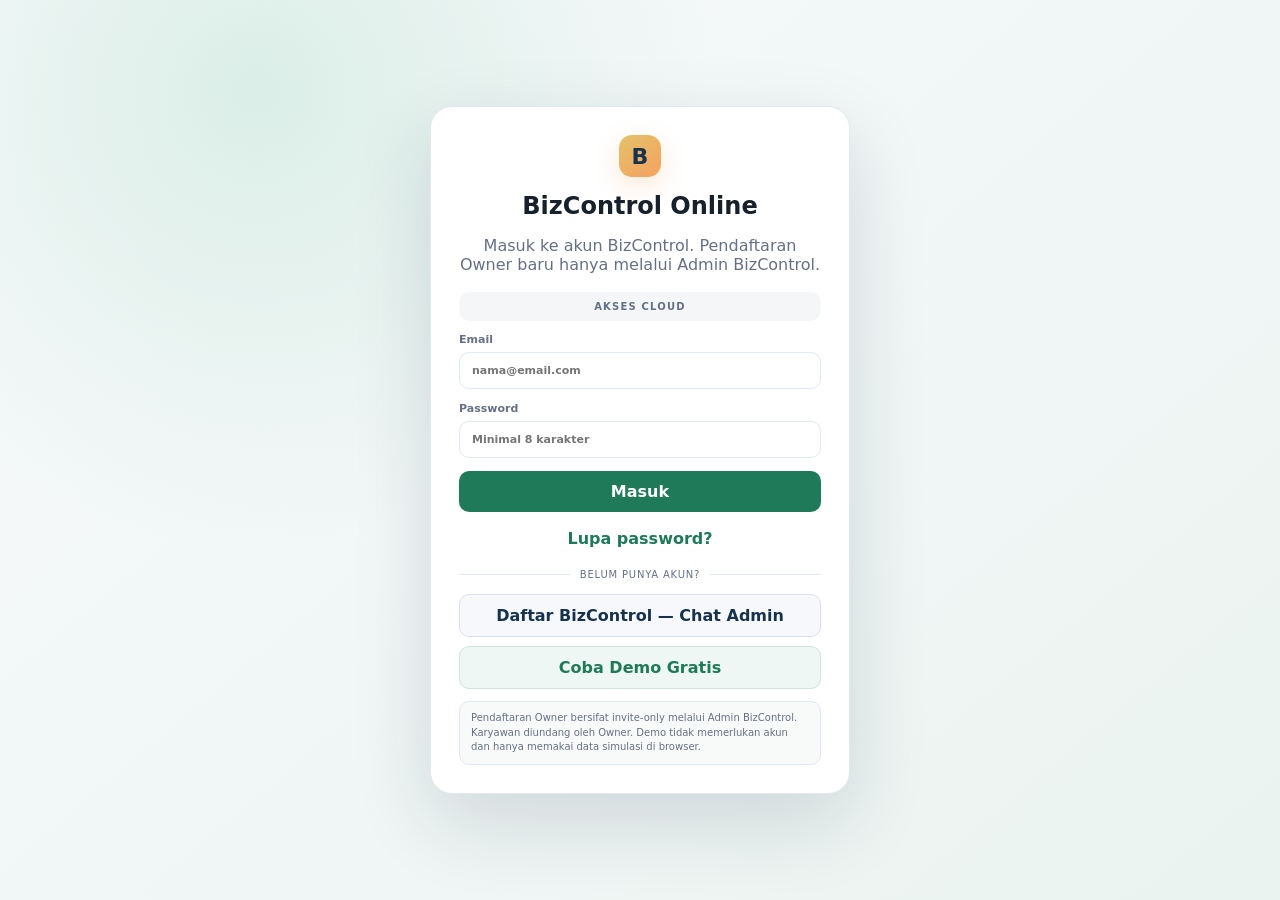
==== commit f92a647b: "Add files via upload" ====
--- a/demo-single-file.html
+++ b/demo-single-file.html
@@ -4,10 +4,7 @@
   <meta charset="UTF-8" />
   <meta name="viewport" content="width=device-width, initial-scale=1, viewport-fit=cover" />
   <meta name="theme-color" content="#143c35" />
-  <meta name="description" content="BizControl Online V1.8.5 Production Final - business control UMKM dengan cloud account, one-click demo sandbox, role, audit, dan dokumen." />
-  <meta http-equiv="Content-Security-Policy" content="default-src 'self' data: blob:; script-src 'self' 'unsafe-inline'; style-src 'self' 'unsafe-inline'; img-src 'self' data: blob:; object-src 'none'; base-uri 'self'; form-action 'self'">
-  
-  
+  <meta name="description" content="BizControl Online V1.8.7 Invite-Only Access - business control UMKM dengan akun undangan, password mandiri, role, audit, dan multi-item cashier." />
   <style>
 :root{
   --navy:#17324d;--navy2:#0f263a;--green:#1f7a5a;--green2:#143c35;--mint:#eaf3f0;
@@ -229,6 +226,30 @@
 .sidebar-footer #openAuthBtn{background:rgba(255,255,255,.1);border-color:rgba(255,255,255,.18);color:#fff}
 @media(max-width:760px){.auth-card{padding:22px 18px}.auth-shell{padding:12px}.auth-card h1{font-size:27px}}
 
+
+/* V1.8.6 — Multi-item cashier */
+.sale-cart-block{border:1px solid var(--border);border-radius:16px;padding:14px;background:#f9fbfa}.sale-cart-head{display:flex;align-items:center;justify-content:space-between;gap:12px;margin-bottom:12px}.sale-cart-head h3{margin:0;font-size:14px}.sale-cart-head small{display:block;color:var(--muted);margin-top:3px}.sale-cart-rows{display:grid;gap:9px}.sale-cart-row{display:grid;grid-template-columns:34px minmax(180px,1.8fr) 105px minmax(100px,.8fr) minmax(110px,.8fr) 34px;gap:9px;align-items:end;background:white;border:1px solid var(--border);border-radius:12px;padding:10px}.sale-cart-row label{margin:0}.cart-index{width:28px;height:28px;border-radius:9px;background:#edf6f2;color:var(--green2);display:grid;place-items:center;font-weight:800;align-self:center}.cart-meta{display:grid;gap:2px;align-self:center}.cart-meta span{font-weight:800}.cart-meta small{color:var(--muted)}.cart-subtotal{align-self:center;text-align:right}.cart-remove{width:32px;height:32px;border-radius:9px;border:1px solid #f2c7c7;background:#fff5f5;color:#b42318;font-size:20px;line-height:1}.cart-remove:disabled{opacity:.35;cursor:not-allowed}.sale-cart-form .payment-status-box{margin-top:2px}
+@media(max-width:760px){.sale-cart-head{align-items:flex-start;flex-direction:column}.sale-cart-head .soft-btn{width:100%}.sale-cart-row{grid-template-columns:28px 1fr 82px 32px;align-items:end}.sale-cart-row label:first-of-type{grid-column:2/4}.sale-cart-row label:nth-of-type(2){grid-column:2}.cart-meta{grid-column:3}.cart-subtotal{grid-column:2/4;text-align:left;padding-top:3px}.cart-remove{grid-column:4;grid-row:1/3;align-self:center}.top-actions #logoutBtn{padding-inline:10px}}
+/* V1.8.6: keep the account logout action reachable on mobile; .hidden still wins when not in Cloud mode. */
+@media(max-width:760px){.top-actions #logoutBtn:not(.hidden){display:inline-flex!important;align-items:center;justify-content:center}}
+
+/* V1.8.7 — invite-only access, mobile demo login, password/admin controls */
+.auth-login-label{margin:18px 0 12px;padding:9px 12px;border-radius:10px;background:#f4f6f8;color:var(--muted);font-size:10px;font-weight:900;letter-spacing:.12em;text-align:center}
+.admin-contact{border:1px solid #d9dfec;background:#f7f8fc;color:var(--navy);border-radius:10px;padding:11px 14px;font-weight:850;margin-bottom:9px}
+.admin-contact:hover{background:#eef1f8}
+.inline-admin-form{display:grid;grid-template-columns:minmax(0,1fr) auto;gap:10px;align-items:end;margin-top:12px}
+.inline-admin-form input{width:100%;min-height:42px;border:1px solid var(--border);border-radius:10px;padding:10px 12px;background:#fff;color:var(--text)}
+.admin-system-card{border-left:3px solid var(--green)}
+.admin-system-panel .admin-only-warning{margin-bottom:16px}
+.admin-system-panel .table-card{margin-top:16px}
+@media(max-width:760px){
+  .top-actions #demoLoginBtn:not(.hidden){display:inline-flex!important;align-items:center;justify-content:center;padding-inline:11px}
+  .inline-admin-form{grid-template-columns:1fr}
+  .inline-admin-form .primary{width:100%}
+  .admin-contact{min-height:42px}
+}
+@media(max-width:760px){.top-actions #accountSettingsBtn:not(.hidden){display:inline-flex!important;align-items:center;justify-content:center;padding-inline:10px}}
+
 </style>
   <title>BizControl Online</title>
 </head>
@@ -240,10 +261,7 @@
       <div class="brand-mark">B</div>
       <h1>BizControl Online</h1>
       <p class="muted" id="authSubtitle">Masuk untuk menyinkronkan data bisnis antar perangkat.</p>
-      <div class="segmented" id="authTabs">
-        <button id="authLoginTab" class="segment active">Masuk</button>
-        <button id="authSignupTab" class="segment">Daftar</button>
-      </div>
+      <div class="auth-login-label" id="authTabs">AKSES CLOUD</div>
       <form id="authForm" class="form-grid single">
         <label id="authEmailLabel">Email<input id="authEmail" type="email" required placeholder="nama@email.com" /></label>
         <label id="authPasswordLabel"><span id="authPasswordLabelText">Password</span><input id="authPassword" type="password" required minlength="8" placeholder="Minimal 8 karakter" autocomplete="current-password" /></label>
@@ -253,9 +271,10 @@
       </form>
       <button id="forgotPasswordBtn" class="auth-link" type="button">Lupa password?</button>
       <button id="authBackLogin" class="ghost full hidden" type="button">Kembali ke Login</button>
-      <div class="auth-divider"><span>atau</span></div>
+      <div class="auth-divider"><span>belum punya akun?</span></div>
+      <button id="contactAdminBtn" class="admin-contact full" type="button">Daftar BizControl — Chat Admin</button>
       <button id="backToDemo" class="demo-entry full" type="button">Coba Demo Gratis</button>
-      <p class="auth-security-note">Demo tidak memerlukan akun dan hanya memakai data simulasi di browser. Akun cloud dipakai untuk data bisnis sungguhan dan sinkron antar perangkat.</p>
+      <p class="auth-security-note">Pendaftaran Owner bersifat invite-only melalui Admin BizControl. Karyawan diundang oleh Owner. Demo tidak memerlukan akun dan hanya memakai data simulasi di browser.</p>
     </div>
   </section>
 
@@ -263,7 +282,7 @@
     <aside class="sidebar">
       <div class="brand">
         <div class="brand-mark">B</div>
-        <div><strong>BizControl</strong><span>ONLINE V1.8.5</span></div>
+        <div><strong>BizControl</strong><span>ONLINE V1.8.7</span></div>
       </div>
       <div class="business-box">
         <span>Bisnis aktif</span>
@@ -273,7 +292,7 @@
       <nav id="desktopNav" class="nav-list"></nav>
       <div class="sidebar-footer">
         <div id="syncBadge" class="sync-badge local">● Mode Demo</div>
-        <button id="openAuthBtn" class="ghost full">Masuk / Daftar</button>
+        <button id="openAuthBtn" class="ghost full">Masuk ke Cloud</button>
         <button id="openSettingsBtn" class="ghost full">Pengaturan</button>
       </div>
     </aside>
@@ -285,6 +304,9 @@
           <h1 id="pageTitle">Dashboard</h1>
         </div>
         <div class="top-actions">
+          <button id="demoLoginBtn" class="ghost hidden">Masuk</button>
+          <button id="accountSettingsBtn" class="ghost hidden">Akun</button>
+          <button id="logoutBtn" class="ghost hidden">↪ Keluar</button>
           <button id="syncNowBtn" class="ghost">↻ Sinkronkan</button>
           <button id="quickSaleBtn" class="primary">+ Penjualan</button>
         </div>
@@ -300,7 +322,18 @@
     <div id="modalCard" class="modal-card"></div>
   </div>
 
-  <script>window.BIZCONTROL_CONFIG = {supabaseUrl:'',publishableKey:'',turnstileSiteKey:''};</script>
+  <script>
+// BizControl Online runtime config (V1.8.7 Invite-Only Access)
+// Deployment-only configuration. Fill these values once on the server/deployment; customers cannot edit them from BizControl.
+// NEVER place a Supabase service_role/secret key in this file.
+window.BIZCONTROL_CONFIG = window.BIZCONTROL_CONFIG || {
+  supabaseUrl: '',
+  publishableKey: '',
+  turnstileSiteKey: '',
+  supportWhatsApp: '628117199210'
+};
+
+</script>
   <script>
 const $ = (s) => document.querySelector(s);
 const $$ = (s) => [...document.querySelectorAll(s)];
@@ -319,6 +352,7 @@
   {id:'team',label:'Tim & Role',mobileLabel:'Tim',icon:'♙'},
   {id:'audit',label:'Audit Log',mobileLabel:'Audit',icon:'≣'},
   {id:'settings',label:'Pengaturan',icon:'⚙'},
+  {id:'systemAdmin',label:'Admin Sistem',mobileLabel:'Admin',icon:'◆'},
 ];
 
 
@@ -331,7 +365,7 @@
   warehouse:['dashboard_stock','sales_view','products_view','products_stock_edit','print','sync'],
   staff:['dashboard_basic','products_view','sync']
 };
-const NAV_PERMISSION={dashboard:null,sales:'sales_view',products:'products_view',expenses:'expenses_view',reports:'reports',team:'team_view',audit:'audit',settings:null};
+const NAV_PERMISSION={dashboard:null,sales:'sales_view',products:'products_view',expenses:'expenses_view',reports:'reports',team:'team_view',audit:'audit',settings:null,systemAdmin:null};
 function currentRole(){return state.mode==='local'?(state.demoRole||'owner'):(state.currentRole||'staff')}
 function can(permission){if(!permission)return true;const perms=ROLE_PERMISSIONS[currentRole()]||[];return perms.includes('*')||perms.includes(permission)}
 function requirePermission(permission,message='Anda tidak memiliki akses untuk tindakan ini.'){if(!can(permission)){toast(message,'error');return false}return true}
@@ -348,13 +382,20 @@
     {id:'p4',business_id:'demo-business',sku:'JASA-01',name:'Jasa Instalasi',category:'Jasa',unit:'paket',cost:120000,price:250000,stock:999,min_stock:0},
   ],
   sales:[
-    {id:'s1',business_id:'demo-business',date:today(),invoice_no:'INV-001',customer:'Rina',customer_phone:'0812-1111-2222',customer_address:'Jl. Anggrek No. 12, Palembang',notes:'Terima kasih atas pembelian Anda.',product_id:'p1',product_name:'Produk A',qty:2,unit_price:75000,unit_cost:45000,discount:0,total:150000,gross_profit:60000,payment_method:'QRIS',paid_amount:150000},
+    {id:'s1',business_id:'demo-business',date:today(),invoice_no:'INV-001',delivery_no:'SJ-001',customer:'Rina',customer_phone:'0812-1111-2222',customer_address:'Jl. Anggrek No. 12, Palembang',notes:'Terima kasih atas pembelian Anda.',product_id:'p1',product_name:'Produk A +1 item',qty:3,unit_price:75000,unit_cost:45000,discount:0,total:260000,gross_profit:100000,payment_method:'QRIS',paid_amount:260000},
     {id:'s2',business_id:'demo-business',date:today(),invoice_no:'INV-002',customer:'Andi',customer_phone:'0813-2222-3333',customer_address:'Jl. Melati No. 8, Palembang',notes:'',product_id:'p2',product_name:'Produk B',qty:1,unit_price:110000,unit_cost:70000,discount:0,total:110000,gross_profit:40000,payment_method:'Cash',paid_amount:110000},
     {id:'s3',business_id:'demo-business',date:new Date(Date.now()-86400000).toISOString().slice(0,10),invoice_no:'INV-003',customer:'Budi',customer_phone:'0812-4444-5555',customer_address:'Jakabaring, Palembang',notes:'Jasa dijadwalkan sesuai kesepakatan.',product_id:'p4',product_name:'Jasa Instalasi',qty:1,unit_price:250000,unit_cost:120000,discount:20000,total:230000,gross_profit:110000,payment_method:'Transfer',paid_amount:230000},
     {id:'s4',business_id:'demo-business',date:new Date(Date.now()-2*86400000).toISOString().slice(0,10),invoice_no:'INV-004',customer:'Maya',customer_phone:'0813-7777-8888',customer_address:'Plaju, Palembang',notes:'Pembayaran sebagian.',product_id:'p3',product_name:'Produk C',qty:3,unit_price:55000,unit_cost:30000,discount:5000,total:160000,gross_profit:70000,payment_method:'Tempo',paid_amount:100000},
   ],
+  saleItems:[
+    {id:'si1',business_id:'demo-business',sale_id:'s1',line_no:1,product_id:'p1',product_name:'Produk A',unit:'pcs',qty:2,unit_price:75000,unit_cost:45000,line_total:150000,line_gross_profit:60000},
+    {id:'si2',business_id:'demo-business',sale_id:'s1',line_no:2,product_id:'p2',product_name:'Produk B',unit:'pcs',qty:1,unit_price:110000,unit_cost:70000,line_total:110000,line_gross_profit:40000},
+    {id:'si3',business_id:'demo-business',sale_id:'s2',line_no:1,product_id:'p2',product_name:'Produk B',unit:'pcs',qty:1,unit_price:110000,unit_cost:70000,line_total:110000,line_gross_profit:40000},
+    {id:'si4',business_id:'demo-business',sale_id:'s3',line_no:1,product_id:'p4',product_name:'Jasa Instalasi',unit:'paket',qty:1,unit_price:250000,unit_cost:120000,line_total:250000,line_gross_profit:130000},
+    {id:'si5',business_id:'demo-business',sale_id:'s4',line_no:1,product_id:'p3',product_name:'Produk C',unit:'pcs',qty:3,unit_price:55000,unit_cost:30000,line_total:165000,line_gross_profit:75000},
+  ],
   payments:[
-    {id:'pay1',business_id:'demo-business',sale_id:'s1',payment_no:1,payment_date:today(),amount:150000,method:'QRIS',notes:'Pembayaran transaksi',created_at:new Date().toISOString()},
+    {id:'pay1',business_id:'demo-business',sale_id:'s1',payment_no:1,payment_date:today(),amount:260000,method:'QRIS',notes:'Pembayaran transaksi',created_at:new Date().toISOString()},
     {id:'pay2',business_id:'demo-business',sale_id:'s2',payment_no:1,payment_date:today(),amount:110000,method:'Cash',notes:'Pembayaran transaksi',created_at:new Date().toISOString()},
     {id:'pay3',business_id:'demo-business',sale_id:'s3',payment_no:1,payment_date:new Date(Date.now()-86400000).toISOString().slice(0,10),amount:230000,method:'Transfer',notes:'Pembayaran transaksi',created_at:new Date(Date.now()-86400000).toISOString()},
     {id:'pay4',business_id:'demo-business',sale_id:'s4',payment_no:1,payment_date:new Date(Date.now()-2*86400000).toISOString().slice(0,10),amount:100000,method:'Transfer',notes:'Pembayaran sebagian',created_at:new Date(Date.now()-2*86400000).toISOString()},
@@ -364,12 +405,13 @@
     {id:'e2',business_id:'demo-business',date:new Date(Date.now()-86400000).toISOString().slice(0,10),category:'Transport',description:'Pengiriman lokal',amount:40000,payment_method:'Cash'},
   ],
   auditLogs:[], memberships:[], teamMembers:[], currentRole:'owner', demoRole:'owner', documentSequences:{}, syncStatus:'idle', syncError:null,
-  session:null, cloudConfig:null, lastSync:null
+  session:null, cloudConfig:null, lastSync:null, isSystemAdmin:false, managedOwners:[]
 });
 
 let state = loadLocal();
 let authMode = 'login';
 let authLinkType = null;
+let authInviteKind = null;
 let pollTimer = null;
 
 function loadLocal(){
@@ -377,6 +419,13 @@
     const raw=localStorage.getItem('bizcontrol_v1');
     const data=raw ? {...defaultState(),...JSON.parse(raw)} : defaultState();
     data.payments=Array.isArray(data.payments)?data.payments:[];
+    data.saleItems=Array.isArray(data.saleItems)?data.saleItems:[];
+    // Upgrade transaksi single-item lama menjadi sale_items lokal agar invoice lama tetap kompatibel.
+    (data.sales||[]).forEach(sale=>{
+      if(data.saleItems.some(i=>i.sale_id===sale.id&&i.business_id===sale.business_id))return;
+      const prod=(data.products||[]).find(p=>p.id===sale.product_id)||{};
+      data.saleItems.push({id:uid(),business_id:sale.business_id,sale_id:sale.id,line_no:1,product_id:sale.product_id,product_name:sale.product_name||prod.name||'Produk',unit:prod.unit||'pcs',qty:Number(sale.qty||0),unit_price:Number(sale.unit_price||0),unit_cost:Number(sale.unit_cost||0),line_total:Number(sale.qty||0)*Number(sale.unit_price||0),line_gross_profit:Number(sale.qty||0)*(Number(sale.unit_price||0)-Number(sale.unit_cost||0))});
+    });
     // Upgrade data lama V1.5: setiap transaksi yang sudah punya paid_amount dibuatkan 1 riwayat pembayaran awal.
     (data.sales||[]).forEach(sale=>{
       const has=data.payments.some(p=>p.sale_id===sale.id&&p.business_id===sale.business_id);
@@ -397,11 +446,25 @@
 function paymentsForSale(saleId){ return businessData(state.payments||[]).filter(p=>p.sale_id===saleId).slice().sort((a,b)=>Number(a.payment_no||0)-Number(b.payment_no||0)||String(a.payment_date||'').localeCompare(String(b.payment_date||''))||String(a.created_at||'').localeCompare(String(b.created_at||''))); }
 function recalcLocalSalePaid(saleId){ const sale=state.sales.find(s=>s.id===saleId&&s.business_id===state.currentBusinessId); if(!sale)return; sale.paid_amount=Math.min(Number(sale.total||0),paymentsForSale(saleId).reduce((a,p)=>a+Number(p.amount||0),0)); }
 
+function itemsForSale(saleId){
+  const rows=(state.saleItems||[]).filter(x=>x.sale_id===saleId&&x.business_id===state.currentBusinessId).slice().sort((a,b)=>Number(a.line_no||0)-Number(b.line_no||0));
+  if(rows.length)return rows;
+  const sale=state.sales.find(s=>s.id===saleId&&s.business_id===state.currentBusinessId);
+  if(!sale)return [];
+  const p=state.products.find(x=>x.id===sale.product_id)||{};
+  return [{id:`legacy-${sale.id}`,business_id:sale.business_id,sale_id:sale.id,line_no:1,product_id:sale.product_id,product_name:sale.product_name,unit:p.unit||'pcs',qty:Number(sale.qty||0),unit_price:Number(sale.unit_price||0),unit_cost:Number(sale.unit_cost||0),line_total:Number(sale.qty||0)*Number(sale.unit_price||0),line_gross_profit:Number(sale.qty||0)*(Number(sale.unit_price||0)-Number(sale.unit_cost||0))}];
+}
+function saleItemsLabel(sale){
+  const rows=itemsForSale(sale.id); if(!rows.length)return sale.product_name||'-';
+  return rows.length===1?(rows[0].product_name||sale.product_name||'-'):`${rows[0].product_name||'Barang'} +${rows.length-1} item`;
+}
+function saleItemsQty(sale){ const rows=itemsForSale(sale.id); return rows.length?rows.reduce((a,x)=>a+Number(x.qty||0),0):Number(sale.qty||0); }
+
 function renderNav(){
-  const visible=NAV.filter(n=>can(NAV_PERMISSION[n.id]));
-  if(!visible.some(n=>n.id===state.page)) state.page='dashboard';
+  const visible=NAV.filter(n=>n.id==='systemAdmin'?(state.mode==='cloud'&&state.isSystemAdmin):can(NAV_PERMISSION[n.id]));
+  if(!visible.some(n=>n.id===state.page)) state.page=state.isSystemAdmin&&!state.businesses.length?'systemAdmin':'dashboard';
   $('#desktopNav').innerHTML = visible.map(n=>`<button class="nav-item ${state.page===n.id?'active':''}" data-nav="${n.id}"><span class="nav-icon">${n.icon}</span>${n.label}</button>`).join('');
-  const preferred=['dashboard','sales','products','expenses','reports','team','audit'];
+  const preferred=state.isSystemAdmin?['dashboard','sales','products','team','settings','systemAdmin']:['dashboard','sales','products','expenses','reports','team','audit'];
   const mobile=visible.filter(n=>preferred.includes(n.id)).slice(0,6);
   $('#mobileNav').style.setProperty('--mobile-count',Math.max(mobile.length,1));
   $('#mobileNav').innerHTML = mobile.map(n=>`<button class="${state.page===n.id?'active':''}" data-nav="${n.id}"><b>${n.icon}</b>${n.mobileLabel||n.label}</button>`).join('');
@@ -456,13 +519,16 @@
 
 function render(){
   renderNav(); renderBusinessSelect(); renderSyncBadge();
-  const meta={dashboard:['BUSINESS OVERVIEW','Dashboard'],sales:['TRANSAKSI','Kasir / Penjualan'],products:['INVENTORY','Produk & Stok'],expenses:['OPERASIONAL','Biaya Usaha'],reports:['PERFORMA','Laporan'],team:['ACCESS CONTROL','Tim & Role'],audit:['SECURITY & CONTROL','Audit Log'],settings:['SYSTEM','Pengaturan']};
-  $('#pageEyebrow').textContent=meta[state.page][0]; $('#pageTitle').textContent=meta[state.page][1];
-  const pages={dashboard:renderDashboard,sales:renderSales,products:renderProducts,expenses:renderExpenses,reports:renderReports,team:renderTeam,audit:renderAuditLog,settings:renderSettingsPage};
+  const meta={dashboard:['BUSINESS OVERVIEW','Dashboard'],sales:['TRANSAKSI','Kasir / Penjualan'],products:['INVENTORY','Produk & Stok'],expenses:['OPERASIONAL','Biaya Usaha'],reports:['PERFORMA','Laporan'],team:['ACCESS CONTROL','Tim & Role'],audit:['SECURITY & CONTROL','Audit Log'],settings:['SYSTEM','Pengaturan'],systemAdmin:['PLATFORM CONTROL','Admin Sistem']};
+  const activeMeta=meta[state.page]||meta.dashboard; $('#pageEyebrow').textContent=activeMeta[0]; $('#pageTitle').textContent=activeMeta[1];
+  const pages={dashboard:renderDashboard,sales:renderSales,products:renderProducts,expenses:renderExpenses,reports:renderReports,team:renderTeam,audit:renderAuditLog,settings:renderSettingsPage,systemAdmin:renderSystemAdmin};
   $('#pageContent').innerHTML=pages[state.page]();
   $('#quickSaleBtn')?.classList.toggle('hidden',!can('sales_create'));
-  $('#newBusinessBtn')?.classList.toggle('hidden',state.mode==='cloud'&&!state.session);
+  $('#newBusinessBtn')?.classList.toggle('hidden',state.mode==='cloud'&&currentRole()!=='owner');
   $('#openAuthBtn')?.classList.toggle('hidden',state.mode==='cloud');
+  $('#logoutBtn')?.classList.toggle('hidden',state.mode!=='cloud');
+  $('#demoLoginBtn')?.classList.toggle('hidden',state.mode!=='local');
+  $('#accountSettingsBtn')?.classList.toggle('hidden',state.mode!=='cloud');
   bindPageActions();
   enhanceResponsiveTables($('#pageContent'));
 }
@@ -472,8 +538,8 @@
   const currentMonth=new Date().toISOString().slice(0,7);
   const mSales=sales.filter(s=>monthKey(s.date)===currentMonth), mExp=expenses.filter(e=>monthKey(e.date)===currentMonth);
   const revenue=mSales.reduce((a,s)=>a+Number(s.total||0),0);
-  const hpp=mSales.reduce((a,s)=>a+(Number(s.unit_cost||0)*Number(s.qty||0)),0);
   const gross=mSales.reduce((a,s)=>a+Number(s.gross_profit||0),0);
+  const hpp=Math.max(0,revenue-gross);
   const exp=mExp.reduce((a,e)=>a+Number(e.amount||0),0);
   const net=gross-exp;
   const receivable=sales.reduce((a,s)=>a+Math.max(Number(s.total||0)-Number(s.paid_amount||0),0),0);
@@ -524,9 +590,9 @@
 function salesTable(sales,title){
   if(!sales.length) return `<div class="table-card"><div class="table-head"><h3>${escapeHtml(title)}</h3></div><div class="empty">Belum ada transaksi.</div></div>`;
   if(currentRole()==='warehouse'){
-    return `<div class="table-card"><div class="table-head"><h3>${escapeHtml(title)}</h3><span class="muted">${sales.length} baris fulfilment</span></div><div class="table-wrap"><table><thead><tr><th>Tanggal</th><th>Invoice</th><th>Surat Jalan</th><th>Customer</th><th>HP</th><th>Tujuan</th><th>Produk</th><th>Qty</th><th>Aksi</th></tr></thead><tbody>${sales.map(s=>`<tr><td>${fmtDate(s.date)}</td><td>${escapeHtml(s.invoice_no||'-')}</td><td>${escapeHtml(s.delivery_no||'-')}</td><td>${escapeHtml(s.customer||'-')}</td><td>${escapeHtml(s.customer_phone||'-')}</td><td>${escapeHtml(s.customer_address||'-')}</td><td>${escapeHtml(s.product_name||'-')}</td><td>${num(s.qty)}</td><td><div class="row-actions">${can('print')?`<button type="button" class="row-action print" data-action="print-sale" data-id="${escapeAttr(s.id)}">Surat Jalan</button>`:'—'}</div></td></tr>`).join('')}</tbody></table></div></div>`;
+    return `<div class="table-card"><div class="table-head"><h3>${escapeHtml(title)}</h3><span class="muted">${sales.length} baris fulfilment</span></div><div class="table-wrap"><table><thead><tr><th>Tanggal</th><th>Invoice</th><th>Surat Jalan</th><th>Customer</th><th>HP</th><th>Tujuan</th><th>Produk</th><th>Qty</th><th>Aksi</th></tr></thead><tbody>${sales.map(s=>`<tr><td>${fmtDate(s.date)}</td><td>${escapeHtml(s.invoice_no||'-')}</td><td>${escapeHtml(s.delivery_no||'-')}</td><td>${escapeHtml(s.customer||'-')}</td><td>${escapeHtml(s.customer_phone||'-')}</td><td>${escapeHtml(s.customer_address||'-')}</td><td>${escapeHtml(saleItemsLabel(s))}</td><td>${num(saleItemsQty(s))}</td><td><div class="row-actions">${can('print')?`<button type="button" class="row-action print" data-action="print-sale" data-id="${escapeAttr(s.id)}">Surat Jalan</button>`:'—'}</div></td></tr>`).join('')}</tbody></table></div></div>`;
   }
-  return `<div class="table-card"><div class="table-head"><h3>${escapeHtml(title)}</h3><span class="muted">${sales.length} baris</span></div><div class="table-wrap"><table><thead><tr><th>Tanggal</th><th>Invoice</th><th>Customer</th><th>Produk</th><th>Qty</th><th>Total</th><th>Dibayar</th><th>Status</th><th>Aksi</th></tr></thead><tbody>${sales.map(s=>{const due=Math.max(Number(s.total)-Number(s.paid_amount),0);const actions=[can('payments_manage')?`<button type="button" class="row-action pay" data-action="payments-sale" data-id="${escapeAttr(s.id)}">Pembayaran</button>`:'',can('print')?`<button type="button" class="row-action print" data-action="print-sale" data-id="${escapeAttr(s.id)}">Cetak</button>`:'',can('sales_edit')?`<button type="button" class="row-action edit" data-action="edit-sale" data-id="${escapeAttr(s.id)}">Edit</button>`:'',can('sales_delete')?`<button type="button" class="row-action delete" data-action="delete-sale" data-id="${escapeAttr(s.id)}">Hapus</button>`:''].filter(Boolean).join('');return `<tr><td>${fmtDate(s.date)}</td><td>${escapeHtml(s.invoice_no||'-')}</td><td>${escapeHtml(s.customer||'-')}</td><td>${escapeHtml(s.product_name||'-')}</td><td>${num(s.qty)}</td><td class="money">${rupiah(s.total)}</td><td class="money">${rupiah(s.paid_amount)}</td><td><span class="pill ${due?'warn':'good'}">${due?'Belum Lunas':'Lunas'}</span></td><td><div class="row-actions">${actions||'—'}</div></td></tr>`}).join('')}</tbody></table></div></div>`;
+  return `<div class="table-card"><div class="table-head"><h3>${escapeHtml(title)}</h3><span class="muted">${sales.length} baris</span></div><div class="table-wrap"><table><thead><tr><th>Tanggal</th><th>Invoice</th><th>Customer</th><th>Produk</th><th>Qty</th><th>Total</th><th>Dibayar</th><th>Status</th><th>Aksi</th></tr></thead><tbody>${sales.map(s=>{const due=Math.max(Number(s.total)-Number(s.paid_amount),0);const actions=[can('payments_manage')?`<button type="button" class="row-action pay" data-action="payments-sale" data-id="${escapeAttr(s.id)}">Pembayaran</button>`:'',can('print')?`<button type="button" class="row-action print" data-action="print-sale" data-id="${escapeAttr(s.id)}">Cetak</button>`:'',can('sales_edit')?`<button type="button" class="row-action edit" data-action="edit-sale" data-id="${escapeAttr(s.id)}">Edit</button>`:'',can('sales_delete')?`<button type="button" class="row-action delete" data-action="delete-sale" data-id="${escapeAttr(s.id)}">Hapus</button>`:''].filter(Boolean).join('');return `<tr><td>${fmtDate(s.date)}</td><td>${escapeHtml(s.invoice_no||'-')}</td><td>${escapeHtml(s.customer||'-')}</td><td>${escapeHtml(saleItemsLabel(s))}</td><td>${num(saleItemsQty(s))}</td><td class="money">${rupiah(s.total)}</td><td class="money">${rupiah(s.paid_amount)}</td><td><span class="pill ${due?'warn':'good'}">${due?'Belum Lunas':'Lunas'}</span></td><td><div class="row-actions">${actions||'—'}</div></td></tr>`}).join('')}</tbody></table></div></div>`;
 }
 
 function renderProducts(){
@@ -567,7 +633,7 @@
 function auditActionClass(action){ return action==='DELETE'?'bad':action==='UPDATE'?'warn':action==='SECURITY'?'info':'good'; }
 function auditActor(log){ return log.actor_email || log.actor_name || (state.mode==='cloud'?'User Cloud':'Demo Owner'); }
 function auditDateTime(v){ if(!v)return'-'; const d=new Date(v); return d.toLocaleDateString('id-ID',{day:'2-digit',month:'short',year:'numeric'})+' · '+d.toLocaleTimeString('id-ID',{hour:'2-digit',minute:'2-digit'}); }
-function auditFieldMap(){ return {date:'Tanggal',invoice_no:'Invoice',customer:'Customer',product_name:'Produk',qty:'Qty',unit_price:'Harga/Unit',unit_cost:'HPP/Unit',discount:'Diskon',total:'Total',paid_amount:'Dibayar',payment_method:'Metode Bayar',sku:'SKU',name:'Nama',category:'Kategori',unit:'Satuan',cost:'HPP / Modal',price:'Harga Jual',stock:'Stok',min_stock:'Min Stok',customer_phone:'No. HP Customer',customer_address:'Alamat / Tujuan',notes:'Catatan',description:'Deskripsi',amount:'Nilai Biaya',address:'Alamat Usaha',phone:'Telepon / WhatsApp',email:'Email',city:'Kota',document_footer:'Footer Dokumen',payment_date:'Tanggal Bayar',payment_no:'Pembayaran Ke',method:'Metode Pembayaran',sale_id:'Invoice Ref',receipt_no:'No. Kwitansi',delivery_no:'No. Surat Jalan',client_request_id:'Request ID',role:'Role',email:'Email',configured:'Security Key'}; }
+function auditFieldMap(){ return {date:'Tanggal',invoice_no:'Invoice',customer:'Customer',product_name:'Produk',qty:'Qty',unit_price:'Harga/Unit',unit_cost:'HPP/Unit',discount:'Diskon',total:'Total',paid_amount:'Dibayar',payment_method:'Metode Bayar',sku:'SKU',name:'Nama',category:'Kategori',unit:'Satuan',cost:'HPP / Modal',price:'Harga Jual',stock:'Stok',min_stock:'Min Stok',customer_phone:'No. HP Customer',customer_address:'Alamat / Tujuan',notes:'Catatan',description:'Deskripsi',amount:'Nilai Biaya',address:'Alamat Usaha',phone:'Telepon / WhatsApp',email:'Email',city:'Kota',document_footer:'Footer Dokumen',payment_date:'Tanggal Bayar',payment_no:'Pembayaran Ke',method:'Metode Pembayaran',sale_id:'Invoice Ref',receipt_no:'No. Kwitansi',delivery_no:'No. Surat Jalan',line_no:'Baris',line_total:'Subtotal Item',line_gross_profit:'Laba Kotor Item',client_request_id:'Request ID',role:'Role',email:'Email',configured:'Security Key'}; }
 function auditFormatValue(key,value){
   if(value===null||value===undefined||value==='') return '—';
   if(['unit_price','unit_cost','discount','total','paid_amount','cost','price','amount','gross_profit'].includes(key)) return rupiah(value);
@@ -651,7 +717,7 @@
   const memberRows=rows.map(m=>{
     const pending=m.status==='pending';
     const statusHtml=pending?'<span class="pill warn">Menunggu Undangan</span>':'<span class="pill good">Aktif</span>';
-    const actionHtml=owner?`<div class="row-actions"><button class="row-action edit" data-action="edit-member" data-id="${m.user_id}" data-role="${m.role}" data-email="${escapeAttr(m.email||'')}">Ubah Role</button><button class="row-action delete" data-action="remove-member" data-id="${m.user_id}" data-email="${escapeAttr(m.email||'')}">${pending?'Batalkan':'Hapus / Cabut Akses'}</button></div>`:'—';
+    const actionHtml=owner?`<div class="row-actions"><button class="row-action edit" data-action="edit-member" data-id="${m.user_id}" data-role="${m.role}" data-email="${escapeAttr(m.email||'')}">Ubah Role</button>${pending?'':`<button class="row-action" data-action="reset-member-password" data-id="${m.user_id}" data-email="${escapeAttr(m.email||'')}">Reset Password</button>`}<button class="row-action delete" data-action="remove-member" data-id="${m.user_id}" data-email="${escapeAttr(m.email||'')}">${pending?'Batalkan':'Hapus / Cabut Akses'}</button></div>`:'—';
     return `<tr><td>${escapeHtml(m.email||m.user_id||'-')}</td><td><span class="role-chip role-${escapeAttr(m.role)}">${escapeHtml(ROLE_LABELS[m.role]||m.role)}</span></td><td>${statusHtml}</td><td>${actionHtml}</td></tr>`;
   }).join('');
   return `<div class="role-guide"><div><b>Owner</b><span>Semua akses & security</span></div><div><b>Admin</b><span>Operasional penuh</span></div><div><b>Kasir</b><span>Kasir & pembayaran</span></div><div><b>Finance</b><span>Biaya & laporan</span></div><div><b>Gudang</b><span>Produk & stok</span></div></div>
@@ -663,17 +729,29 @@
 function renderSettingsPage(){
   const canEdit=can('business_edit');
   return `<div class="panel">
-    <div class="setting-block"><div class="status-row"><div><h3>Akun & Role</h3><div class="muted">${state.mode==='cloud'?escapeHtml(state.session?.user?.email||'User cloud'):'Mode Demo — tanpa login'}</div></div>${roleBadge()}</div>${state.mode==='cloud'?'<button class="ghost" data-action="logout">Keluar dari Akun</button>':'<button class="soft-btn" data-action="open-auth">Masuk / Buat Akun</button>'}</div>
-    ${state.mode==='local'?`<div class="demo-security-warning"><b>MODE DEMO</b><span>Sandbox simulasi tanpa login. Data hanya tersimpan di browser dan tidak masuk ke database cloud. Jangan masukkan data bisnis/customer asli.</span></div><div class="setting-block"><h3>Kontrol Demo</h3><p class="muted">Kembalikan semua data simulasi ke kondisi awal kapan saja.</p><div class="toolbar-left"><button class="ghost" data-action="reset-demo">Reset Data Demo</button><button class="primary" data-action="open-auth">Buat Akun Gratis / Masuk</button></div></div><div class="setting-block"><h3>Preview Role Demo</h3><p class="muted">Uji tampilan dan menu untuk role berbeda.</p><div class="segmented role-preview">${Object.keys(ROLE_LABELS).map(r=>`<button class="segment ${currentRole()===r?'active':''}" data-action="preview-role" data-role="${r}">${ROLE_LABELS[r]}</button>`).join('')}</div></div>`:''}
+    <div class="setting-block"><div class="status-row"><div><h3>Akun & Role</h3><div class="muted">${state.mode==='cloud'?escapeHtml(state.session?.user?.email||'User cloud'):'Mode Demo — tanpa login'}</div></div>${roleBadge()}</div>${state.mode==='local'?'<div class="toolbar-left"><button class="soft-btn" data-action="open-auth">Masuk ke Cloud</button><button class="ghost" data-action="contact-admin">Daftar — Chat Admin</button></div>':''}</div>
+    ${state.mode==='cloud'?`<div class="setting-block"><h3>Akun & Password</h3><p class="muted">Ganti password akun Anda sendiri kapan saja.</p><button class="soft-btn" data-action="change-password">Ganti Password</button></div>`:''}
+    ${state.mode==='local'?`<div class="demo-security-warning"><b>MODE DEMO</b><span>Sandbox simulasi tanpa login. Data hanya tersimpan di browser dan tidak masuk ke database cloud. Jangan masukkan data bisnis/customer asli.</span></div><div class="setting-block"><h3>Kontrol Demo</h3><p class="muted">Kembalikan semua data simulasi ke kondisi awal kapan saja.</p><div class="toolbar-left"><button class="ghost" data-action="reset-demo">Reset Data Demo</button><button class="primary" data-action="open-auth">Masuk ke Cloud</button><button class="ghost" data-action="contact-admin">Daftar — Chat Admin</button></div></div><div class="setting-block"><h3>Preview Role Demo</h3><p class="muted">Uji tampilan dan menu untuk role berbeda.</p><div class="segmented role-preview">${Object.keys(ROLE_LABELS).map(r=>`<button class="segment ${currentRole()===r?'active':''}" data-action="preview-role" data-role="${r}">${ROLE_LABELS[r]}</button>`).join('')}</div></div>`:''}
     <div class="setting-block"><div class="status-row"><div><h3>Mode Data</h3><div class="muted">${state.mode==='cloud'?'Cloud BizControl — data tersimpan dan sinkron antar perangkat':'Demo Sandbox — data simulasi hanya di browser ini'}</div></div><span class="pill ${state.mode==='cloud'?'good':'warn'}">${state.mode==='cloud'?'CLOUD':'DEMO'}</span></div></div>
-    ${canEdit?`<div class="setting-block"><h3>Profil & Kontrol Bisnis</h3><p class="muted">Profil dokumen dan kebijakan stok.</p><div class="status-row"><span class="micro">${escapeHtml(activeBusiness()?.address||'Alamat bisnis belum diatur')} · Stok minus: <b>${activeBusiness()?.allow_negative_stock?'Diizinkan':'Diblokir'}</b></span><button class="soft-btn" data-action="business-profile">Atur Profil & Stok</button></div></div>`:''}
-    ${currentRole()==='owner'?`<div class="setting-block"><h3>Security Key Hapus Data</h3><p class="muted">PIN 6 digit. Cloud mengunci 15 menit setelah 5 percobaan salah.</p><button class="soft-btn" data-action="security-key">Atur / Ganti Key</button></div>`:''}
-    ${can('team_view')?`<div class="setting-block"><h3>Tim & Role</h3><p class="muted">Owner, Admin, Kasir, Finance, Gudang, Staff.</p><button class="soft-btn" data-nav="team">Buka Pengaturan Tim</button></div>`:''}
-    ${can('audit')?`<div class="setting-block"><h3>Audit Log</h3><p class="muted">Jejak perubahan data.</p><button class="soft-btn" data-nav="audit">Buka Audit Log</button></div>`:''}
+    ${state.isSystemAdmin?`<div class="setting-block admin-system-card"><h3>Admin Sistem</h3><p class="muted">Khusus pengelola BizControl: undang Owner baru dan kirim reset password Owner.</p><button class="soft-btn" data-nav="systemAdmin">Buka Admin Sistem</button></div>`:''}
+    ${canEdit&&activeBusiness()?`<div class="setting-block"><h3>Profil & Kontrol Bisnis</h3><p class="muted">Profil dokumen dan kebijakan stok.</p><div class="status-row"><span class="micro">${escapeHtml(activeBusiness()?.address||'Alamat bisnis belum diatur')} · Stok minus: <b>${activeBusiness()?.allow_negative_stock?'Diizinkan':'Diblokir'}</b></span><button class="soft-btn" data-action="business-profile">Atur Profil & Stok</button></div></div>`:''}
+    ${currentRole()==='owner'&&activeBusiness()?`<div class="setting-block"><h3>Security Key Hapus Data</h3><p class="muted">PIN 6 digit. Cloud mengunci 15 menit setelah 5 percobaan salah.</p><button class="soft-btn" data-action="security-key">Atur / Ganti Key</button></div>`:''}
+    ${can('team_view')&&activeBusiness()?`<div class="setting-block"><h3>Tim & Role</h3><p class="muted">Owner dapat mengundang, mengubah role, mengirim reset password, dan mencabut akses karyawan.</p><button class="soft-btn" data-nav="team">Buka Pengaturan Tim</button></div>`:''}
+    ${can('audit')&&activeBusiness()?`<div class="setting-block"><h3>Audit Log</h3><p class="muted">Jejak perubahan data.</p><button class="soft-btn" data-nav="audit">Buka Audit Log</button></div>`:''}
     ${state.mode==='cloud'?`<div class="setting-block"><h3>Cloud & Sinkronisasi</h3><p class="muted">Koneksi server dikelola otomatis oleh sistem dan tidak dapat diubah dari akun Owner.</p><div class="status-row"><span class="micro">${isOnline()?'Internet terdeteksi':'Sedang offline'} · ${state.lastSync?'Sync terakhir '+new Date(state.lastSync).toLocaleString('id-ID'):'Belum sync'}</span><span class="pill good">DIKELOLA SISTEM</span></div></div>`:''}
-    ${can('export')||state.mode==='local'?`<div class="setting-block"><h3>Backup & Export</h3><p class="muted">JSON untuk backup penuh; CSV untuk dipindahkan ke Excel.</p><div class="toolbar-left"><button class="ghost" data-action="export-json">Backup JSON</button><button class="ghost" data-action="export-all-csv">Export Semua CSV</button>${state.mode==='local'?'<button class="ghost" data-action="import-json">Import JSON</button>':''}</div></div>`:''}
+    ${((can('export')&&activeBusiness())||state.mode==='local')?`<div class="setting-block"><h3>Backup & Export</h3><p class="muted">JSON untuk backup penuh; CSV untuk dipindahkan ke Excel.</p><div class="toolbar-left"><button class="ghost" data-action="export-json">Backup JSON</button><button class="ghost" data-action="export-all-csv">Export Semua CSV</button>${state.mode==='local'?'<button class="ghost" data-action="import-json">Import JSON</button>':''}</div></div>`:''}
     <div class="setting-block"><h3>Nomor Dokumen</h3><p class="muted">INV/KWT/SJ Cloud dibuat atomik di database dan dilindungi unique index.</p></div>
-    <div class="setting-block"><h3>Versi</h3><div class="status-row"><span>BizControl Online</span><span class="code-chip">V1.8.5 Production Final</span></div></div>
+    <div class="setting-block"><h3>Versi</h3><div class="status-row"><span>BizControl Online</span><span class="code-chip">V1.8.7 Invite-Only Access</span></div></div>
+  </div>`;
+}
+
+function renderSystemAdmin(){
+  if(state.mode!=='cloud'||!state.isSystemAdmin)return accessDenied('Admin Sistem');
+  const rows=(state.managedOwners||[]).map(o=>`<tr><td>${escapeHtml(o.email||'-')}</td><td><span class="pill ${o.status==='active'?'good':'warn'}">${o.status==='active'?'Aktif':'Menunggu Undangan'}</span></td><td>${num(o.business_count||0)}</td><td>${o.created_at?new Date(o.created_at).toLocaleDateString('id-ID'):'-'}</td><td><button class="row-action" data-action="reset-owner-password" data-email="${escapeAttr(o.email||'')}">Kirim Reset Password</button></td></tr>`).join('');
+  return `<div class="panel admin-system-panel">
+    <div class="demo-security-warning admin-only-warning"><b>ADMIN SISTEM</b><span>Menu ini hanya aktif untuk email Admin BizControl yang diizinkan di Edge Function. Tombol yang dipaksa muncul lewat DevTools tetap tidak dapat menjalankan aksi tanpa otorisasi server.</span></div>
+    <div class="setting-block"><h3>Daftarkan Owner Baru</h3><p class="muted">Owner baru menerima email undangan, membuat password, lalu akun dapat membuat bisnis Cloud. Tidak ada pendaftaran publik.</p><form id="systemOwnerInviteForm" class="inline-admin-form"><input name="email" type="email" placeholder="owner@bisnis.com" required autocomplete="email"><button class="primary" type="submit">Kirim Undangan Owner</button></form></div>
+    <div class="table-card"><div class="table-head"><h3>Owner yang Dikelola</h3><button class="ghost" data-action="refresh-managed-owners">↻ Refresh</button></div><div class="table-wrap"><table><thead><tr><th>Email Owner</th><th>Status</th><th>Bisnis</th><th>Sejak</th><th>Aksi</th></tr></thead><tbody>${rows||'<tr><td colspan="5" class="empty">Belum ada owner terkelola.</td></tr>'}</tbody></table></div></div>
   </div>`;
 }
 
@@ -684,6 +762,8 @@
   const ps=$('#productSearch'); if(ps) ps.oninput=()=>filterRows(ps,'table tbody tr');
   const es=$('#expenseSearch'); if(es) es.oninput=()=>filterRows(es,'table tbody tr');
   bindAuditFilters();
+  const ownerInviteForm=$('#systemOwnerInviteForm');
+  if(ownerInviteForm) ownerInviteForm.onsubmit=async e=>{e.preventDefault();const f=new FormData(ownerInviteForm);await withSubmitBusy(ownerInviteForm,async()=>{try{const result=await invokeAccountAdmin('invite-owner',{email:f.get('email'),redirect_to:recoveryRedirectUrl()});ownerInviteForm.reset();await loadManagedOwners();render();toast(result?.message||'Undangan Owner diproses','success',6500)}catch(err){toast(err.message,'error');throw err}})};
 }
 function filterRows(input,selector){ const q=input.value.toLowerCase(); $$(selector).forEach(r=>r.style.display=r.textContent.toLowerCase().includes(q)?'':'none'); }
 
@@ -707,6 +787,8 @@
   if(action==='business-profile') return requirePermission('business_edit')&&openBusinessProfileModal();
   if(action==='security-key') return currentRole()==='owner'?openSecurityKeyModal():toast('Hanya owner yang dapat mengatur Security Key','error');
   if(action==='open-auth') return openCloudAuth();
+  if(action==='contact-admin') return contactSystemAdmin();
+  if(action==='change-password') return openChangePasswordModal();
   if(action==='export-json') return exportJson();
   if(action==='import-json') return importJson();
   if(action==='open-day-sales') return openDaySalesModal(el?.dataset?.date);
@@ -726,6 +808,9 @@
   if(action==='add-member') return openMemberModal();
   if(action==='edit-member') return openMemberModal({user_id:id,email:el.dataset.email,role:el.dataset.role});
   if(action==='remove-member') return removeMember(id,el.dataset.email);
+  if(action==='reset-member-password') return sendMemberPasswordReset(id,el.dataset.email);
+  if(action==='reset-owner-password') return sendOwnerPasswordReset(el.dataset.email);
+  if(action==='refresh-managed-owners') return loadManagedOwners().then(()=>render()).then(()=>toast('Daftar Owner diperbarui','success')).catch(e=>toast(e.message,'error'));
   if(action==='preview-role'){state.demoRole=el.dataset.role;persist();render();toast('Preview role: '+ROLE_LABELS[state.demoRole]);return;}
   if(action==='logout') return logoutCloud();
   if(action==='reset-demo'){ if(confirm('Reset seluruh data demo ke kondisi awal?')){ localStorage.removeItem('bizcontrol_v1'); localStorage.removeItem('bc_delete_keys'); state=defaultState();state.mode='local';state.page='dashboard'; persist(); render(); toast('Data demo dikembalikan ke kondisi awal','success'); }}
@@ -774,10 +859,10 @@
   const targetDate=dateStr||today();
   const list=m.sales.filter(s=>s.date===targetDate).sort((a,b)=>String(a.invoice_no).localeCompare(String(b.invoice_no)));
   if(warehouse){
-    openModal(`<div class="modal-title"><h2>Pengiriman Harian</h2><button class="modal-close">×</button></div><div class="panel" style="margin:16px"><div class="metric-list">${summaryStat('Tanggal',fmtDate(targetDate))}${summaryStat('Jumlah transaksi / pengiriman',num(list.length))}</div>${list.length?`<div class="table-wrap" style="margin-top:14px"><table><thead><tr><th>Invoice</th><th>Surat Jalan</th><th>Customer</th><th>Tujuan</th><th>Produk</th><th>Qty</th></tr></thead><tbody>${list.map(s=>`<tr><td>${escapeHtml(s.invoice_no||'-')}</td><td>${escapeHtml(s.delivery_no||'-')}</td><td>${escapeHtml(s.customer||'-')}</td><td>${escapeHtml(s.customer_address||'-')}</td><td>${escapeHtml(s.product_name||'-')}</td><td>${num(s.qty)}</td></tr>`).join('')}</tbody></table></div>`:`<div class="empty" style="padding:22px 0">Tidak ada transaksi pada hari ini.</div>`}</div>`); return;
+    openModal(`<div class="modal-title"><h2>Pengiriman Harian</h2><button class="modal-close">×</button></div><div class="panel" style="margin:16px"><div class="metric-list">${summaryStat('Tanggal',fmtDate(targetDate))}${summaryStat('Jumlah transaksi / pengiriman',num(list.length))}</div>${list.length?`<div class="table-wrap" style="margin-top:14px"><table><thead><tr><th>Invoice</th><th>Surat Jalan</th><th>Customer</th><th>Tujuan</th><th>Produk</th><th>Qty</th></tr></thead><tbody>${list.map(s=>`<tr><td>${escapeHtml(s.invoice_no||'-')}</td><td>${escapeHtml(s.delivery_no||'-')}</td><td>${escapeHtml(s.customer||'-')}</td><td>${escapeHtml(s.customer_address||'-')}</td><td>${escapeHtml(saleItemsLabel(s))}</td><td>${num(saleItemsQty(s))}</td></tr>`).join('')}</tbody></table></div>`:`<div class="empty" style="padding:22px 0">Tidak ada transaksi pada hari ini.</div>`}</div>`); return;
   }
   const total=list.reduce((a,s)=>a+Number(s.total||0),0); const paid=list.reduce((a,s)=>a+Number(s.paid_amount||0),0); const gp=list.reduce((a,s)=>a+Number(s.gross_profit||0),0);
-  openModal(`<div class="modal-title"><h2>Detail Omzet Harian</h2><button class="modal-close">×</button></div><div class="panel" style="margin:16px"><div class="metric-list">${summaryStat('Tanggal',fmtDate(targetDate))}${summaryStat('Jumlah transaksi',num(list.length))}${summaryStat('Omzet',rupiah(total))}${summaryStat('Dibayar',rupiah(paid))}${canSeeFinancial()?summaryStat('Laba kotor',rupiah(gp)):''}</div>${list.length?`<div class="table-wrap" style="margin-top:14px"><table><thead><tr><th>Invoice</th><th>Customer</th><th>Produk</th><th>Qty</th><th>Total</th><th>Status</th></tr></thead><tbody>${list.map(s=>{const due=Math.max(Number(s.total)-Number(s.paid_amount),0);return `<tr><td>${escapeHtml(s.invoice_no||'-')}</td><td>${escapeHtml(s.customer||'-')}</td><td>${escapeHtml(s.product_name||'-')}</td><td>${num(s.qty)}</td><td class="money">${rupiah(s.total)}</td><td><span class="pill ${due?'warn':'good'}">${due?'Belum Lunas':'Lunas'}</span></td></tr>`}).join('')}</tbody></table></div>`:`<div class="empty" style="padding:22px 0">Tidak ada transaksi pada hari ini.</div>`}</div>`);
+  openModal(`<div class="modal-title"><h2>Detail Omzet Harian</h2><button class="modal-close">×</button></div><div class="panel" style="margin:16px"><div class="metric-list">${summaryStat('Tanggal',fmtDate(targetDate))}${summaryStat('Jumlah transaksi',num(list.length))}${summaryStat('Omzet',rupiah(total))}${summaryStat('Dibayar',rupiah(paid))}${canSeeFinancial()?summaryStat('Laba kotor',rupiah(gp)):''}</div>${list.length?`<div class="table-wrap" style="margin-top:14px"><table><thead><tr><th>Invoice</th><th>Customer</th><th>Produk</th><th>Qty</th><th>Total</th><th>Status</th></tr></thead><tbody>${list.map(s=>{const due=Math.max(Number(s.total)-Number(s.paid_amount),0);return `<tr><td>${escapeHtml(s.invoice_no||'-')}</td><td>${escapeHtml(s.customer||'-')}</td><td>${escapeHtml(saleItemsLabel(s))}</td><td>${num(saleItemsQty(s))}</td><td class="money">${rupiah(s.total)}</td><td><span class="pill ${due?'warn':'good'}">${due?'Belum Lunas':'Lunas'}</span></td></tr>`}).join('')}</tbody></table></div>`:`<div class="empty" style="padding:22px 0">Tidak ada transaksi pada hari ini.</div>`}</div>`);
 }
 function openHealthSummaryModal(){
   const m=metrics();
@@ -811,55 +896,74 @@
   const existing=saleId?state.sales.find(x=>x.id===saleId&&x.business_id===state.currentBusinessId):null;
   const editing=Boolean(existing);
   const submissionRequestId=existing?.client_request_id||newClientRequestId();
-  const selectedProductId=existing?.product_id||products[0]?.id;
+  const existingItems=editing?itemsForSale(existing.id):[];
+  let cart=(existingItems.length?existingItems:[{product_id:products[0].id,qty:1}]).map((x,i)=>({product_id:x.product_id,qty:Number(x.qty||1),unit_price:Number(x.unit_price||0),unit_cost:Number(x.unit_cost||0),line_no:i+1}));
   const payMethods=['Cash','Transfer','QRIS','E-Wallet','Tempo'];
   openModal(`<div class="modal-title"><h2>${editing?'Edit Penjualan':'Penjualan Baru'}</h2><button class="modal-close">×</button></div>
-  <form id="saleForm" class="form-grid">
+  <form id="saleForm" class="form-grid sale-cart-form">
     <label>Tanggal<input name="date" type="date" value="${escapeAttr(existing?.date||today())}" required></label>
-    <label>No. Invoice<input name="invoice_no" value="${escapeAttr(existing?.invoice_no||'Otomatis saat disimpan')}" readonly><small class="micro">Nomor unik otomatis.</small></label>
+    <label>No. Invoice<input name="invoice_no" value="${escapeAttr(existing?.invoice_no||'Otomatis saat disimpan')}" readonly><small class="micro">Satu invoice dapat berisi banyak barang.</small></label>
     <label>Customer<input name="customer" value="${escapeAttr(existing?.customer||'')}" placeholder="Nama customer"></label>
     <label>No. HP Customer<input name="customer_phone" value="${escapeAttr(existing?.customer_phone||'')}" placeholder="08xxxxxxxxxx"></label>
     <label class="span-2">Alamat / Tujuan Pengiriman<textarea name="customer_address" rows="2" placeholder="Opsional — dipakai pada Surat Jalan">${escapeHtml(existing?.customer_address||'')}</textarea></label>
-    <label>Produk<select name="product_id" id="saleProduct">${products.map(p=>`<option value="${p.id}" ${p.id===selectedProductId?'selected':''}>${escapeHtml(p.sku)} — ${escapeHtml(p.name)}</option>`).join('')}</select></label>
-    <label>Qty<input name="qty" type="number" min="0.01" step="0.01" value="${existing?.qty??1}" required></label>
-    <label>Diskon<input name="discount" type="number" min="0" value="${existing?.discount??0}"></label>
-    <label>Metode Bayar${editing?`<input value="${escapeAttr(existing?.payment_method||'Lihat Riwayat Pembayaran')}" readonly><small class="micro">Metode transaksi awal. Pembayaran berikutnya dicatat terpisah.</small>`:`<select name="payment_method" id="salePaymentMethod">${payMethods.map(v=>`<option ${v===(existing?.payment_method||'Cash')?'selected':''}>${v}</option>`).join('')}</select>`}</label>
-    <label>${editing?'Sudah Dibayar':'Pembayaran Awal'}<input ${editing?'':'name="paid_amount"'} id="salePaidAmount" type="number" min="0" value="${editing?Number(existing?.paid_amount||0):''}" placeholder="Tempo kosong = Rp0" ${editing?'readonly':''}><small class="micro">${editing?'Dihitung otomatis dari Riwayat Pembayaran.':'Jika ada DP/pembayaran awal, sistem otomatis membuat Riwayat Pembayaran #1.'}</small></label>
+    <div class="span-2 sale-cart-block">
+      <div class="sale-cart-head"><div><h3>Barang / Jasa</h3><small>Tambahkan beberapa item ke invoice yang sama.</small></div><button type="button" class="soft-btn" id="addCartItemBtn">+ Tambah Barang</button></div>
+      <div id="saleCartRows" class="sale-cart-rows"></div>
+    </div>
+    <label>Diskon Invoice<input name="discount" type="number" min="0" value="${existing?.discount??0}"></label>
+    <label>Metode Bayar${editing?`<input value="${escapeAttr(existing?.payment_method||'Lihat Riwayat Pembayaran')}" readonly><small class="micro">Metode awal; pembayaran berikutnya lewat Riwayat Pembayaran.</small>`:`<select name="payment_method" id="salePaymentMethod">${payMethods.map(v=>`<option ${v===(existing?.payment_method||'Cash')?'selected':''}>${v}</option>`).join('')}</select>`}</label>
+    <label>${editing?'Sudah Dibayar':'Pembayaran Awal'}<input ${editing?'':'name="paid_amount"'} id="salePaidAmount" type="number" min="0" value="${editing?Number(existing?.paid_amount||0):''}" placeholder="Tempo kosong = Rp0" ${editing?'readonly':''}><small class="micro">${editing?'Dihitung dari Riwayat Pembayaran.':'DP/pembayaran awal otomatis menjadi Pembayaran #1.'}</small></label>
     <label class="span-2">Catatan Transaksi<textarea name="notes" rows="2" placeholder="Opsional — tampil di dokumen cetak">${escapeHtml(existing?.notes||'')}</textarea></label>
-    <div class="span-2 payment-status-box"><div><span>Status Pembayaran</span><strong id="saleStatusText">—</strong><small>Status otomatis dari Total vs seluruh Riwayat Pembayaran.</small></div><button type="button" class="soft-btn" id="markPaidBtn">${editing?'Bayar Sisa / Tandai Lunas':'Tandai Lunas'}</button></div>
+    <div class="span-2 payment-status-box"><div><span>Status Pembayaran</span><strong id="saleStatusText">—</strong><small id="saleCartSummary">—</small></div><button type="button" class="soft-btn" id="markPaidBtn">${editing?'Bayar Sisa / Tandai Lunas':'Tandai Lunas'}</button></div>
     <div class="span-2 form-note" id="salePreview"></div>
     <div class="span-2 modal-actions"><button type="button" class="ghost modal-close">Batal</button><button type="submit" class="primary">${editing?'Simpan Perubahan':'Simpan Penjualan'}</button></div>
   </form>`);
   const form=$('#saleForm');
+  const lockedByProduct=new Map(existingItems.map(x=>[x.product_id,x]));
+  const rowSnapshot=(line)=>{
+    const p=products.find(x=>x.id===line.product_id);
+    const locked=editing?lockedByProduct.get(line.product_id):null;
+    return {p,qty:Number(line.qty||0),price:Number(locked?.unit_price??p?.price??0),cost:Number(locked?.unit_cost??p?.cost??0)};
+  };
+  const syncCartFromDom=()=>{
+    const rows=[...document.querySelectorAll('.sale-cart-row')];
+    cart=rows.map((row,i)=>({product_id:row.querySelector('.cart-product').value,qty:Number(row.querySelector('.cart-qty').value||0),line_no:i+1}));
+  };
   const calc=()=>{
-    const p=products.find(x=>x.id===$('#saleProduct').value);
-    const q=Number(form.qty.value||0),disc=Number(form.discount.value||0);
-    const effectivePrice=editing&&p?.id===existing?.product_id?Number(existing.unit_price||p?.price||0):Number(p?.price||0);
-    const total=Math.max(q*effectivePrice-disc,0);
-    const paidInput=$('#salePaidAmount').value;
-    const method=editing?(existing?.payment_method||'Tempo'):$('#salePaymentMethod').value;
+    syncCartFromDom();
+    let subtotal=0,costTotal=0,totalQty=0;
+    for(const line of cart){const x=rowSnapshot(line);subtotal+=x.qty*x.price;costTotal+=x.qty*x.cost;totalQty+=x.qty;}
+    const disc=Math.max(Number(form.discount.value||0),0);const total=Math.max(subtotal-disc,0);
+    const paidInput=$('#salePaidAmount').value;const method=editing?(existing?.payment_method||'Tempo'):$('#salePaymentMethod').value;
     const effectivePaid=editing?Number(existing?.paid_amount||0):(paidInput===''?(method==='Tempo'?0:total):Math.min(Number(paidInput||0),total));
     const due=Math.max(total-effectivePaid,0);
-    $('#salePreview').innerHTML=`Harga ${rupiah(effectivePrice)} × ${q} − diskon ${rupiah(disc)} = <strong>${rupiah(total)}</strong> · Stok ${p?.category==='Jasa'?'Jasa':num(p?.stock)}`;
+    $('#salePreview').innerHTML=`Subtotal ${rupiah(subtotal)} − diskon ${rupiah(disc)} = <strong>${rupiah(total)}</strong>`;
+    $('#saleCartSummary').textContent=`${cart.length} jenis item · total qty ${num(totalQty)}`;
     $('#saleStatusText').textContent=due>0?`Belum Lunas · Sisa ${rupiah(due)}`:'Lunas';
     $('#saleStatusText').className=due>0?'status-warn':'status-good';
-    return {p,q,disc,total,effectivePaid};
+    document.querySelectorAll('.sale-cart-row').forEach((row,i)=>{const x=rowSnapshot(cart[i]);row.querySelector('.cart-price').textContent=rupiah(x.price);row.querySelector('.cart-stock').textContent=x.p?.category==='Jasa'?'Jasa':`Stok ${num(x.p?.stock||0)}`;row.querySelector('.cart-subtotal').textContent=rupiah(x.qty*x.price);});
+    return {subtotal,costTotal,totalQty,disc,total,effectivePaid};
   };
-  form.oninput=calc; form.onchange=calc;
-  $('#markPaidBtn').onclick=()=>{ const c=calc(); if(editing){ closeModal(); openPaymentModal(existing.id,null,true); } else { $('#salePaidAmount').value=c.total; calc(); } };
-  calc();
+  const renderCart=()=>{
+    $('#saleCartRows').innerHTML=cart.map((line,i)=>`<div class="sale-cart-row" data-index="${i}"><div class="cart-index">${i+1}</div><label>Produk<select class="cart-product">${products.map(p=>`<option value="${p.id}" ${p.id===line.product_id?'selected':''}>${escapeHtml(p.sku)} — ${escapeHtml(p.name)}</option>`).join('')}</select></label><label>Qty<input class="cart-qty" type="number" min="0.01" step="0.01" value="${Number(line.qty||1)}"></label><div class="cart-meta"><span class="cart-price">Rp0</span><small class="cart-stock">—</small></div><strong class="cart-subtotal">Rp0</strong><button type="button" class="cart-remove" title="Hapus item" ${cart.length===1?'disabled':''}>×</button></div>`).join('');
+    document.querySelectorAll('.sale-cart-row').forEach((row,i)=>{row.querySelector('.cart-product').onchange=calc;row.querySelector('.cart-qty').oninput=calc;row.querySelector('.cart-remove').onclick=()=>{if(cart.length<=1)return;syncCartFromDom();cart.splice(i,1);renderCart();};});
+    calc();
+  };
+  $('#addCartItemBtn').onclick=()=>{syncCartFromDom();const used=new Set(cart.map(x=>x.product_id));const next=products.find(p=>!used.has(p.id))||products[0];cart.push({product_id:next.id,qty:1,line_no:cart.length+1});renderCart();};
+  form.discount.oninput=calc; form.discount.onchange=calc; $('#salePaidAmount').oninput=calc; if(!editing)$('#salePaymentMethod').onchange=calc;
+  $('#markPaidBtn').onclick=()=>{const c=calc();if(editing){closeModal();openPaymentModal(existing.id,null,true)}else{$('#salePaidAmount').value=c.total;calc()}};
+  renderCart();
   form.onsubmit=async e=>{
-    e.preventDefault();
-    const f=new FormData(form); const p=products.find(x=>x.id===f.get('product_id'));
-    const qty=Number(f.get('qty')),discount=Number(f.get('discount')||0); const effectivePrice=editing&&p.id===existing.product_id?Number(existing.unit_price||p.price):Number(p.price); const effectiveCost=editing&&p.id===existing.product_id?Number(existing.unit_cost||p.cost):Number(p.cost); const total=Math.max(qty*effectivePrice-discount,0);
-    const rawPaid=editing?String(existing?.paid_amount||0):f.get('paid_amount'); const saleMethod=editing?(existing?.payment_method||'Tempo'):f.get('payment_method'); let paid=editing?Number(existing?.paid_amount||0):(rawPaid===''?(saleMethod==='Tempo'?0:total):Number(rawPaid||0));
-    if(editing&&paid>total){toast('Total transaksi baru lebih kecil dari pembayaran yang sudah tercatat. Edit/hapus Riwayat Pembayaran terlebih dahulu.');return;}
-    paid=Math.max(0,Math.min(paid,total));
-    let available=Number(p.stock||0);
-    if(editing&&existing.product_id===p.id){ const oldP=products.find(x=>x.id===existing.product_id); if(oldP?.category!=='Jasa') available+=Number(existing.qty||0); }
-    if(p.category!=='Jasa'&&!activeBusiness()?.allow_negative_stock&&qty>available){toast('Stok tidak cukup untuk perubahan ini');return;}
-    const sale={business_id:state.currentBusinessId,client_request_id:submissionRequestId,date:f.get('date'),invoice_no:editing?existing.invoice_no:null,delivery_no:editing?existing.delivery_no:null,customer:f.get('customer'),customer_phone:f.get('customer_phone'),customer_address:f.get('customer_address'),notes:f.get('notes'),product_id:p.id,product_name:p.name,qty,unit_price:effectivePrice,unit_cost:effectiveCost,discount,total,gross_profit:total-(qty*effectiveCost),payment_method:saleMethod,paid_amount:paid};
-    await withSubmitBusy(form,async()=>{try{if(editing) await updateSale(existing.id,sale); else await addSale(sale);closeModal();navigate('sales');toast(editing?'Penjualan diperbarui':'Penjualan tersimpan','success')}catch(err){toast(err.message,'error',4500);throw err}},editing?'Menyimpan...':'Membuat invoice...');
+    e.preventDefault();syncCartFromDom();const f=new FormData(form);
+    if(!cart.length){toast('Tambahkan minimal 1 barang');return;}
+    const ids=cart.map(x=>x.product_id);if(new Set(ids).size!==ids.length){toast('Produk yang sama cukup satu baris. Ubah Qty pada baris tersebut.','error');return;}
+    for(const line of cart){if(Number(line.qty)<=0){toast('Qty setiap barang harus lebih dari 0','error');return;}const p=products.find(x=>x.id===line.product_id);if(!p){toast('Produk tidak ditemukan','error');return;}let available=Number(p.stock||0);if(editing){const old=lockedByProduct.get(p.id);if(old&&p.category!=='Jasa')available+=Number(old.qty||0);}if(p.category!=='Jasa'&&!activeBusiness()?.allow_negative_stock&&Number(line.qty)>available){toast(`Stok ${p.name} tidak cukup. Tersedia ${num(available)}`,'error');return;}}
+    const calcData=calc();const rawPaid=editing?String(existing?.paid_amount||0):f.get('paid_amount');const saleMethod=editing?(existing?.payment_method||'Tempo'):f.get('payment_method');let paid=editing?Number(existing?.paid_amount||0):(rawPaid===''?(saleMethod==='Tempo'?0:calcData.total):Number(rawPaid||0));
+    if(editing&&paid>calcData.total){toast('Total transaksi baru lebih kecil dari pembayaran yang sudah tercatat. Edit/hapus Riwayat Pembayaran terlebih dahulu.');return;}paid=Math.max(0,Math.min(paid,calcData.total));
+    const lineItems=cart.map((line,i)=>{const x=rowSnapshot(line);return {business_id:state.currentBusinessId,sale_id:existing?.id||null,line_no:i+1,product_id:line.product_id,product_name:x.p?.name||'',unit:x.p?.unit||'pcs',qty:Number(line.qty),unit_price:x.price,unit_cost:x.cost,line_total:Number(line.qty)*x.price,line_gross_profit:Number(line.qty)*(x.price-x.cost)};});
+    const first=lineItems[0];const summary=lineItems.length===1?first.product_name:`${first.product_name} +${lineItems.length-1} item`;
+    const sale={business_id:state.currentBusinessId,client_request_id:submissionRequestId,date:f.get('date'),invoice_no:editing?existing.invoice_no:null,delivery_no:editing?existing.delivery_no:null,customer:f.get('customer'),customer_phone:f.get('customer_phone'),customer_address:f.get('customer_address'),notes:f.get('notes'),product_id:first.product_id,product_name:summary,qty:calcData.totalQty,unit_price:first.unit_price,unit_cost:first.unit_cost,discount:calcData.disc,total:calcData.total,gross_profit:calcData.total-calcData.costTotal,payment_method:saleMethod,paid_amount:paid,items:lineItems};
+    await withSubmitBusy(form,async()=>{try{if(editing)await updateSale(existing.id,sale);else await addSale(sale);closeModal();navigate('sales');toast(editing?'Penjualan diperbarui':'Penjualan tersimpan','success')}catch(err){toast(err.message,'error',4500);throw err}},editing?'Menyimpan...':'Membuat invoice...');
   };
 }
 
@@ -975,9 +1079,9 @@
 function docSafe(v=''){return escapeHtml(v||'')}
 function docNumber(prefix,invoice){return `${prefix}-${String(invoice||'').replace(/^(INV[-/]?)/i,'')||String(Date.now()).slice(-6)}`}
 function buildSaleDocumentHtml(sale,type,payment=null){
-  const b=activeBusiness()||{}; const p=state.products.find(x=>x.id===sale.product_id)||{};
-  const qty=Number(sale.qty||0), price=Number(sale.unit_price||0), discount=Number(sale.discount||0), total=Number(sale.total||0), paid=Number(sale.paid_amount||0), due=Math.max(total-paid,0);
-  const subtotal=qty*price; const unit=p.unit||'pcs'; const city=b.city||''; const date=fmtDate(sale.date); const status=due>0?'BELUM LUNAS':'LUNAS'; const paymentRows=paymentsForSale(sale.id); const paymentMethods=[...new Set(paymentRows.map(x=>x.method).filter(Boolean))].join(', ')||sale.payment_method||'-';
+  const b=activeBusiness()||{}; const lines=itemsForSale(sale.id);
+  const discount=Number(sale.discount||0), total=Number(sale.total||0), paid=Number(sale.paid_amount||0), due=Math.max(total-paid,0);
+  const subtotal=lines.reduce((a,x)=>a+Number(x.line_total??(Number(x.qty||0)*Number(x.unit_price||0))),0); const city=b.city||''; const date=fmtDate(sale.date); const status=due>0?'BELUM LUNAS':'LUNAS'; const paymentRows=paymentsForSale(sale.id); const paymentMethods=[...new Set(paymentRows.map(x=>x.method).filter(Boolean))].join(', ')||sale.payment_method||'-';
   const businessHead=`<div class="brandline"><div class="brandbox">${docSafe((b.name||'B').slice(0,1).toUpperCase())}</div><div class="biz"><h1>${docSafe(b.name||'Nama Bisnis')}</h1><p>${docSafe(b.address||'Alamat usaha belum diatur')}</p><p>${[b.phone,b.email].filter(Boolean).map(docSafe).join(' · ')||'Kontak belum diatur'}</p></div></div>`;
   const commonCss=`<style>*{box-sizing:border-box}body{margin:0;color:#17212b;font-family:Arial,Helvetica,sans-serif;font-size:12px;background:#fff}.page{max-width:820px;margin:0 auto;padding:8mm 4mm}.brandline{display:flex;gap:12px;align-items:flex-start}.brandbox{width:46px;height:46px;border-radius:10px;background:#17324d;color:white;font-weight:800;font-size:24px;display:grid;place-items:center}.biz h1{font-size:19px;margin:0 0 4px}.biz p{margin:2px 0;color:#52606d;line-height:1.35}.doc-title{display:flex;justify-content:space-between;align-items:flex-end;border-bottom:2px solid #17324d;padding-bottom:12px;margin-bottom:18px}.doc-title h2{margin:0;font-size:28px;letter-spacing:.06em;color:#17324d}.doc-title .no{text-align:right}.doc-title .no b{display:block;font-size:13px}.doc-title .no span{color:#667085}.two-col{display:grid;grid-template-columns:1fr 1fr;gap:18px;margin:18px 0}.info-box{border:1px solid #dfe5ea;border-radius:10px;padding:12px}.info-box h3{margin:0 0 8px;font-size:10px;color:#667085;text-transform:uppercase;letter-spacing:.08em}.info-box p{margin:4px 0;line-height:1.45}.doc-table{width:100%;border-collapse:collapse;margin:14px 0}.doc-table th{background:#17324d;color:#fff;text-align:left;padding:9px;border:1px solid #17324d;font-size:10px}.doc-table td{padding:10px 9px;border:1px solid #dde3e8}.right{text-align:right}.summary{margin-left:auto;width:min(340px,100%)}.sumrow{display:flex;justify-content:space-between;padding:7px 0;border-bottom:1px solid #e7eaee}.sumrow.total{font-size:14px;font-weight:800;border-top:2px solid #17324d;border-bottom:0;padding-top:10px}.status{display:inline-block;padding:5px 9px;border-radius:999px;font-size:10px;font-weight:800}.status.good{background:#ecfdf3;color:#027a48}.status.warn{background:#fff4e5;color:#b54708}.note{margin-top:20px;padding:11px 12px;background:#f7f9fa;border-radius:9px;color:#475467;line-height:1.5}.footer{margin-top:28px;padding-top:12px;border-top:1px solid #dfe5ea;color:#667085;font-size:10px;display:flex;justify-content:space-between;gap:20px}.sign-grid{display:grid;grid-template-columns:repeat(2,1fr);gap:50px;margin-top:55px;text-align:center}.sign-space{height:55px}.sign-line{border-top:1px solid #7b8794;padding-top:5px}.amount-box{border:2px solid #17324d;border-radius:12px;padding:16px 18px;margin:18px 0;background:#f8fbfa}.amount-box span{font-size:10px;text-transform:uppercase;color:#667085;letter-spacing:.08em}.amount-box strong{display:block;font-size:25px;color:#17324d;margin-top:5px}.words{font-style:italic;line-height:1.55;background:#f5f7f9;padding:11px 13px;border-radius:8px}.receipt-body{font-size:13px;line-height:1.75}.receipt-body .line{display:grid;grid-template-columns:145px 12px 1fr;gap:5px;margin:5px 0}.delivery-head{display:grid;grid-template-columns:1fr 1fr;gap:18px;margin:18px 0}.delivery-note{font-size:11px;color:#52606d;margin-top:8px}@media print{body{-webkit-print-color-adjust:exact;print-color-adjust:exact}.page{padding:0}.no-print{display:none}}@media(max-width:640px){.two-col,.delivery-head{grid-template-columns:1fr}.doc-title{align-items:flex-start;gap:15px}.doc-title h2{font-size:23px}.sign-grid{gap:20px}.receipt-body .line{grid-template-columns:110px 8px 1fr}} </style>`;
   const script=`<script>window.addEventListener('afterprint',()=>setTimeout(()=>window.close(),100));<\/script>`;
@@ -987,9 +1091,9 @@
   }
   if(type==='delivery'){
     const sjNo=sale.delivery_no||docNumber('SJ',sale.invoice_no);
-    return `<!doctype html><html><head><meta charset="utf-8"><title>Surat Jalan ${docSafe(sjNo)}</title>${commonCss}<style>@page{size:A4 portrait;margin:12mm}</style></head><body><main class="page">${businessHead}<div class="doc-title"><h2>SURAT JALAN</h2><div class="no"><span>No.</span><b>${docSafe(sjNo)}</b><span>${date}</span></div></div><div class="delivery-head"><div class="info-box"><h3>Tujuan / Penerima</h3><p><b>${docSafe(sale.customer||'Customer')}</b></p><p>${docSafe(sale.customer_address||'Alamat tujuan belum diisi')}</p><p>${docSafe(sale.customer_phone||'')}</p></div><div class="info-box"><h3>Referensi</h3><p>Invoice: <b>${docSafe(sale.invoice_no)}</b></p><p>Tanggal: ${date}</p><p>Pengirim: ${docSafe(b.name||'-')}</p></div></div><table class="doc-table"><thead><tr><th style="width:42px">No.</th><th>Nama Barang / Jasa</th><th style="width:95px">Qty</th><th style="width:95px">Satuan</th><th>Keterangan</th></tr></thead><tbody><tr><td>1</td><td><b>${docSafe(sale.product_name)}</b></td><td>${num(qty)}</td><td>${docSafe(unit)}</td><td>${docSafe(sale.notes||'-')}</td></tr></tbody></table><div class="delivery-note">Dokumen ini tidak menampilkan harga. Mohon periksa jumlah dan kondisi barang saat diterima.</div><div class="sign-grid"><div><div class="sign-space"></div><div class="sign-line">Pengirim<br><b>${docSafe(b.name||'')}</b></div></div><div><div class="sign-space"></div><div class="sign-line">Penerima<br><b>${docSafe(sale.customer||'')}</b></div></div></div><div class="footer"><span>${docSafe(b.document_footer||'Barang telah diserahkan sesuai daftar di atas.')}</span><span>BizControl Online</span></div></main>${script}</body></html>`;
+    return `<!doctype html><html><head><meta charset="utf-8"><title>Surat Jalan ${docSafe(sjNo)}</title>${commonCss}<style>@page{size:A4 portrait;margin:12mm}</style></head><body><main class="page">${businessHead}<div class="doc-title"><h2>SURAT JALAN</h2><div class="no"><span>No.</span><b>${docSafe(sjNo)}</b><span>${date}</span></div></div><div class="delivery-head"><div class="info-box"><h3>Tujuan / Penerima</h3><p><b>${docSafe(sale.customer||'Customer')}</b></p><p>${docSafe(sale.customer_address||'Alamat tujuan belum diisi')}</p><p>${docSafe(sale.customer_phone||'')}</p></div><div class="info-box"><h3>Referensi</h3><p>Invoice: <b>${docSafe(sale.invoice_no)}</b></p><p>Tanggal: ${date}</p><p>Pengirim: ${docSafe(b.name||'-')}</p></div></div><table class="doc-table"><thead><tr><th style="width:42px">No.</th><th>Nama Barang / Jasa</th><th style="width:95px">Qty</th><th style="width:95px">Satuan</th><th>Keterangan</th></tr></thead><tbody>${lines.map((x,i)=>`<tr><td>${i+1}</td><td><b>${docSafe(x.product_name)}</b></td><td>${num(x.qty)}</td><td>${docSafe(x.unit||'pcs')}</td><td>${docSafe(sale.notes||'-')}</td></tr>`).join('')}</tbody></table><div class="delivery-note">Dokumen ini tidak menampilkan harga. Mohon periksa jumlah dan kondisi barang saat diterima.</div><div class="sign-grid"><div><div class="sign-space"></div><div class="sign-line">Pengirim<br><b>${docSafe(b.name||'')}</b></div></div><div><div class="sign-space"></div><div class="sign-line">Penerima<br><b>${docSafe(sale.customer||'')}</b></div></div></div><div class="footer"><span>${docSafe(b.document_footer||'Barang telah diserahkan sesuai daftar di atas.')}</span><span>BizControl Online</span></div></main>${script}</body></html>`;
   }
-  return `<!doctype html><html><head><meta charset="utf-8"><title>Invoice ${docSafe(sale.invoice_no)}</title>${commonCss}<style>@page{size:A4 portrait;margin:12mm}</style></head><body><main class="page">${businessHead}<div class="doc-title"><h2>INVOICE</h2><div class="no"><span>No. Invoice</span><b>${docSafe(sale.invoice_no)}</b><span>${date}</span></div></div><div class="two-col"><div class="info-box"><h3>Tagihan Kepada</h3><p><b>${docSafe(sale.customer||'Customer')}</b></p><p>${docSafe(sale.customer_address||'Alamat customer belum diisi')}</p><p>${docSafe(sale.customer_phone||'')}</p></div><div class="info-box"><h3>Informasi Pembayaran</h3><p>Metode: <b>${docSafe(paymentMethods)}</b></p><p>Pembayaran: <b>${paymentRows.length||0} kali</b></p><p>Status: <span class="status ${due?'warn':'good'}">${status}</span></p><p>Dibayar: <b>${rupiah(paid)}</b></p></div></div><table class="doc-table"><thead><tr><th>No.</th><th>Produk / Jasa</th><th>Qty</th><th>Satuan</th><th class="right">Harga</th><th class="right">Jumlah</th></tr></thead><tbody><tr><td>1</td><td><b>${docSafe(sale.product_name)}</b><br><small>${docSafe(p.sku||'')}</small></td><td>${num(qty)}</td><td>${docSafe(unit)}</td><td class="right">${rupiah(price)}</td><td class="right">${rupiah(subtotal)}</td></tr></tbody></table><div class="summary"><div class="sumrow"><span>Subtotal</span><b>${rupiah(subtotal)}</b></div><div class="sumrow"><span>Diskon</span><b>− ${rupiah(discount)}</b></div><div class="sumrow total"><span>Total</span><b>${rupiah(total)}</b></div><div class="sumrow"><span>Sudah Dibayar</span><b>${rupiah(paid)}</b></div><div class="sumrow"><span>Sisa Tagihan</span><b>${rupiah(due)}</b></div></div>${sale.notes?`<div class="note"><b>Catatan:</b> ${docSafe(sale.notes)}</div>`:''}<div class="sign-grid"><div><div class="sign-space"></div><div class="sign-line">Customer<br><b>${docSafe(sale.customer||'')}</b></div></div><div><div>${docSafe(city)}${city?', ':''}${date}</div><div class="sign-space"></div><div class="sign-line">Hormat Kami<br><b>${docSafe(b.name||'')}</b></div></div></div><div class="footer"><span>${docSafe(b.document_footer||'Terima kasih atas kepercayaan Anda.')}</span><span>Dokumen dibuat melalui BizControl Online</span></div></main>${script}</body></html>`;
+  return `<!doctype html><html><head><meta charset="utf-8"><title>Invoice ${docSafe(sale.invoice_no)}</title>${commonCss}<style>@page{size:A4 portrait;margin:12mm}</style></head><body><main class="page">${businessHead}<div class="doc-title"><h2>INVOICE</h2><div class="no"><span>No. Invoice</span><b>${docSafe(sale.invoice_no)}</b><span>${date}</span></div></div><div class="two-col"><div class="info-box"><h3>Tagihan Kepada</h3><p><b>${docSafe(sale.customer||'Customer')}</b></p><p>${docSafe(sale.customer_address||'Alamat customer belum diisi')}</p><p>${docSafe(sale.customer_phone||'')}</p></div><div class="info-box"><h3>Informasi Pembayaran</h3><p>Metode: <b>${docSafe(paymentMethods)}</b></p><p>Pembayaran: <b>${paymentRows.length||0} kali</b></p><p>Status: <span class="status ${due?'warn':'good'}">${status}</span></p><p>Dibayar: <b>${rupiah(paid)}</b></p></div></div><table class="doc-table"><thead><tr><th>No.</th><th>Produk / Jasa</th><th>Qty</th><th>Satuan</th><th class="right">Harga</th><th class="right">Jumlah</th></tr></thead><tbody>${lines.map((x,i)=>{const p=state.products.find(p=>p.id===x.product_id)||{};return `<tr><td>${i+1}</td><td><b>${docSafe(x.product_name)}</b><br><small>${docSafe(p.sku||'')}</small></td><td>${num(x.qty)}</td><td>${docSafe(x.unit||p.unit||'pcs')}</td><td class="right">${rupiah(x.unit_price)}</td><td class="right">${rupiah(Number(x.line_total??(Number(x.qty||0)*Number(x.unit_price||0))))}</td></tr>`}).join('')}</tbody></table><div class="summary"><div class="sumrow"><span>Subtotal</span><b>${rupiah(subtotal)}</b></div><div class="sumrow"><span>Diskon</span><b>− ${rupiah(discount)}</b></div><div class="sumrow total"><span>Total</span><b>${rupiah(total)}</b></div><div class="sumrow"><span>Sudah Dibayar</span><b>${rupiah(paid)}</b></div><div class="sumrow"><span>Sisa Tagihan</span><b>${rupiah(due)}</b></div></div>${sale.notes?`<div class="note"><b>Catatan:</b> ${docSafe(sale.notes)}</div>`:''}<div class="sign-grid"><div><div class="sign-space"></div><div class="sign-line">Customer<br><b>${docSafe(sale.customer||'')}</b></div></div><div><div>${docSafe(city)}${city?', ':''}${date}</div><div class="sign-space"></div><div class="sign-line">Hormat Kami<br><b>${docSafe(b.name||'')}</b></div></div></div><div class="footer"><span>${docSafe(b.document_footer||'Terima kasih atas kepercayaan Anda.')}</span><span>Dokumen dibuat melalui BizControl Online</span></div></main>${script}</body></html>`;
 }
 
 
@@ -1076,16 +1180,18 @@
   else{const row={...product,id:uid(),client_request_id:requestId};state.products.push(row);localAudit('CREATE','products',row.id,`${row.sku} · ${row.name}`,null,row);persist();} toast('Produk tersimpan','success');
 }
 async function addSale(sale){
-  if(!requirePermission('sales_create'))throw new Error('Tidak diizinkan');const requestId=sale.client_request_id||newClientRequestId();
+  if(!requirePermission('sales_create'))throw new Error('Tidak diizinkan');const requestId=sale.client_request_id||newClientRequestId();const items=sale.items||[];
+  if(!items.length)throw new Error('Minimal satu item diperlukan');
   if(state.mode==='cloud'){
-    const result=await cloudRequest('/rest/v1/rpc/create_sale_with_payment',{method:'POST',body:{p_bid:state.currentBusinessId,p_sale_date:sale.date,p_customer_name:sale.customer||null,p_customer_phone:sale.customer_phone||null,p_customer_address:sale.customer_address||null,p_sale_notes:sale.notes||null,p_product_id:sale.product_id,p_qty:Number(sale.qty||0),p_discount:Number(sale.discount||0),p_payment_method:sale.payment_method||'Cash',p_initial_paid:Number(sale.paid_amount||0),p_request_id:requestId}});
-    if(result?.ok===false)throw new Error(result.error||'Gagal membuat transaksi');
-    await cloudLoadBusinessData();
+    const result=await cloudRequest('/rest/v1/rpc/create_sale_with_items',{method:'POST',body:{p_bid:state.currentBusinessId,p_sale_date:sale.date,p_customer_name:sale.customer||null,p_customer_phone:sale.customer_phone||null,p_customer_address:sale.customer_address||null,p_sale_notes:sale.notes||null,p_items:items.map(x=>({product_id:x.product_id,qty:Number(x.qty||0)})),p_discount:Number(sale.discount||0),p_payment_method:sale.payment_method||'Cash',p_initial_paid:Number(sale.paid_amount||0),p_request_id:requestId}});
+    if(result?.ok===false)throw new Error(result.error||'Gagal membuat transaksi');await cloudLoadBusinessData();
   } else {
-    sale.invoice_no=sale.invoice_no||await nextDocumentNumber('INV',sale.date);sale.delivery_no=sale.delivery_no||await nextDocumentNumber('SJ',sale.date);
-    const p=state.products.find(x=>x.id===sale.product_id);if(p&&p.category!=='Jasa')p.stock=Number(p.stock)-Number(sale.qty);const initialPaid=Number(sale.paid_amount||0);const row={...sale,id:uid(),client_request_id:requestId,paid_amount:0,created_at:new Date().toISOString()};state.sales.push(row);localAudit('CREATE','sales',row.id,`${row.invoice_no} · ${row.customer||row.product_name}`,null,row);if(initialPaid>0)await addPayment({business_id:state.currentBusinessId,client_request_id:requestId,sale_id:row.id,payment_date:row.date,amount:initialPaid,method:row.payment_method,notes:'Pembayaran awal'});persist();
+    sale.invoice_no=sale.invoice_no||await nextDocumentNumber('INV',sale.date);sale.delivery_no=sale.delivery_no||await nextDocumentNumber('SJ',sale.date);const initialPaid=Number(sale.paid_amount||0);const rowId=uid();const clean={...sale};delete clean.items;const row={...clean,id:rowId,client_request_id:requestId,paid_amount:0,created_at:new Date().toISOString()};state.sales.push(row);
+    items.forEach((it,i)=>{const p=state.products.find(x=>x.id===it.product_id);if(p&&p.category!=='Jasa')p.stock=Number(p.stock||0)-Number(it.qty||0);state.saleItems.push({...it,id:uid(),business_id:state.currentBusinessId,sale_id:rowId,line_no:i+1,created_at:new Date().toISOString()});});
+    localAudit('CREATE','sales',row.id,`${row.invoice_no} · ${row.customer||row.product_name}`,null,{...row,items:items.map(x=>({product_id:x.product_id,product_name:x.product_name,qty:x.qty,unit_price:x.unit_price,line_total:x.line_total}))});if(initialPaid>0)await addPayment({business_id:state.currentBusinessId,client_request_id:requestId,sale_id:row.id,payment_date:row.date,amount:initialPaid,method:row.payment_method,notes:'Pembayaran awal'});persist();
   }
 }
+
 async function addExpense(exp){
   if(!requirePermission('expenses_edit'))throw new Error('Tidak diizinkan');const requestId=exp.client_request_id||newClientRequestId();
   if(state.mode==='cloud'){await createCloudRow('expenses',exp,requestId);await cloudLoadBusinessData();}else{const row={...exp,id:uid(),client_request_id:requestId};state.expenses.push(row);localAudit('CREATE','expenses',row.id,row.description,null,row);persist();} toast('Biaya tersimpan','success');
@@ -1101,19 +1207,20 @@
   if(state.mode==='cloud'){const b=encodeURIComponent(state.currentBusinessId);await cloudRequest(`/rest/v1/products?id=eq.${encodeURIComponent(id)}&business_id=eq.${b}`,{method:'PATCH',body:clean});await cloudLoadBusinessData();}
   else {const row=state.products.find(x=>x.id===id&&x.business_id===state.currentBusinessId);if(!row)throw new Error('Produk tidak ditemukan');const before=cloneAuditData(row);Object.assign(row,clean);localAudit('UPDATE','stock',row.id,`${row.sku} · ${row.name}`,before,row);persist();}
 }
-async function updateSale(id,sale){if(!requirePermission('sales_edit'))throw new Error('Tidak diizinkan');
+async function updateSale(id,sale){if(!requirePermission('sales_edit'))throw new Error('Tidak diizinkan');const items=sale.items||[];if(!items.length)throw new Error('Minimal satu item diperlukan');
   if(state.mode==='cloud'){
-    const result=await cloudRequest('/rest/v1/rpc/update_sale_secure',{method:'POST',body:{p_bid:state.currentBusinessId,p_sale_id:id,p_sale_date:sale.date,p_customer_name:sale.customer||null,p_customer_phone:sale.customer_phone||null,p_customer_address:sale.customer_address||null,p_sale_notes:sale.notes||null,p_product_id:sale.product_id,p_qty:Number(sale.qty||0),p_discount:Number(sale.discount||0),p_payment_method:sale.payment_method||'Tempo'}});
-    if(result?.ok===false)throw new Error(result.error||'Gagal mengubah transaksi'); await cloudLoadBusinessData();
+    const result=await cloudRequest('/rest/v1/rpc/update_sale_with_items',{method:'POST',body:{p_bid:state.currentBusinessId,p_sale_id:id,p_sale_date:sale.date,p_customer_name:sale.customer||null,p_customer_phone:sale.customer_phone||null,p_customer_address:sale.customer_address||null,p_sale_notes:sale.notes||null,p_items:items.map(x=>({product_id:x.product_id,qty:Number(x.qty||0)})),p_discount:Number(sale.discount||0),p_payment_method:sale.payment_method||'Tempo'}});
+    if(result?.ok===false)throw new Error(result.error||'Gagal mengubah transaksi');await cloudLoadBusinessData();
   } else {
-    const old=state.sales.find(x=>x.id===id&&x.business_id===state.currentBusinessId); if(!old) throw new Error('Transaksi tidak ditemukan');
-    const before=cloneAuditData(old); const oldP=state.products.find(x=>x.id===old.product_id), newP=state.products.find(x=>x.id===sale.product_id);
-    if(oldP&&oldP.category!=='Jasa') oldP.stock=Number(oldP.stock||0)+Number(old.qty||0);
-    if(newP&&newP.category!=='Jasa') newP.stock=Number(newP.stock||0)-Number(sale.qty||0);
-    Object.assign(old,sale); localAudit('UPDATE','sales',old.id,`${old.invoice_no} · ${old.customer||old.product_name}`,before,old); persist();
+    const old=state.sales.find(x=>x.id===id&&x.business_id===state.currentBusinessId);if(!old)throw new Error('Transaksi tidak ditemukan');const before=cloneAuditData(old);const oldItems=itemsForSale(id);
+    oldItems.forEach(it=>{const p=state.products.find(x=>x.id===it.product_id);if(p&&p.category!=='Jasa')p.stock=Number(p.stock||0)+Number(it.qty||0);});
+    items.forEach(it=>{const p=state.products.find(x=>x.id===it.product_id);if(p&&p.category!=='Jasa')p.stock=Number(p.stock||0)-Number(it.qty||0);});
+    state.saleItems=(state.saleItems||[]).filter(x=>x.sale_id!==id);items.forEach((it,i)=>state.saleItems.push({...it,id:uid(),business_id:state.currentBusinessId,sale_id:id,line_no:i+1,created_at:new Date().toISOString()}));
+    const clean={...sale};delete clean.items;Object.assign(old,clean);localAudit('UPDATE','sales',old.id,`${old.invoice_no} · ${old.customer||old.product_name}`,before,{...cloneAuditData(old),items:items.map(x=>({product_id:x.product_id,product_name:x.product_name,qty:x.qty,unit_price:x.unit_price,line_total:x.line_total}))});persist();
   }
   toast('Penjualan diperbarui');
 }
+
 async function updateExpense(id,expense){if(!requirePermission('expenses_edit'))throw new Error('Tidak diizinkan');
   if(state.mode==='cloud'){ const b=encodeURIComponent(state.currentBusinessId); const clean={date:expense.date,category:expense.category,description:expense.description,amount:Number(expense.amount||0),payment_method:expense.payment_method}; await cloudRequest(`/rest/v1/expenses?id=eq.${encodeURIComponent(id)}&business_id=eq.${b}`,{method:'PATCH',body:clean,prefer:true}); await cloudLoadBusinessData(); }
   else { const row=state.expenses.find(x=>x.id===id&&x.business_id===state.currentBusinessId); if(!row) throw new Error('Biaya tidak ditemukan'); const before=cloneAuditData(row); Object.assign(row,expense); localAudit('UPDATE','expenses',row.id,row.description,before,row); persist(); }
@@ -1168,10 +1275,10 @@
   const expected=loadDeleteKeys()[state.currentBusinessId]; if(!expected) throw new Error('Security Key belum diatur'); if(await hashPin(pin)!==expected) throw new Error('Security Key salah');
   if(entity==='sale'){
     const row=state.sales.find(x=>x.id===id&&x.business_id===state.currentBusinessId); if(!row) throw new Error('Transaksi tidak ditemukan');
-    const p=state.products.find(x=>x.id===row.product_id); if(p&&p.category!=='Jasa') p.stock=Number(p.stock||0)+Number(row.qty||0);
-    (state.payments||[]).filter(x=>x.sale_id===row.id&&x.business_id===state.currentBusinessId).forEach(pay=>localAudit('DELETE','payments',pay.id,`${row.invoice_no} · Pembayaran #${pay.payment_no}`,pay,null)); state.payments=(state.payments||[]).filter(x=>x.sale_id!==row.id); localAudit('DELETE','sales',row.id,`${row.invoice_no} · ${row.customer||row.product_name}`,row,null); state.sales=state.sales.filter(x=>x.id!==id);
+    const oldItems=itemsForSale(row.id);oldItems.forEach(it=>{const p=state.products.find(x=>x.id===it.product_id);if(p&&p.category!=='Jasa')p.stock=Number(p.stock||0)+Number(it.qty||0);});state.saleItems=(state.saleItems||[]).filter(x=>x.sale_id!==row.id);
+    (state.payments||[]).filter(x=>x.sale_id===row.id&&x.business_id===state.currentBusinessId).forEach(pay=>localAudit('DELETE','payments',pay.id,`${row.invoice_no} · Pembayaran #${pay.payment_no}`,pay,null)); state.payments=(state.payments||[]).filter(x=>x.sale_id!==row.id); localAudit('DELETE','sales',row.id,`${row.invoice_no} · ${row.customer||row.product_name}`,{...row,items:oldItems},null); state.sales=state.sales.filter(x=>x.id!==id);
   }else if(entity==='product'){
-    if(state.sales.some(x=>x.product_id===id&&x.business_id===state.currentBusinessId)) throw new Error('Produk sudah punya riwayat penjualan. Demi histori laporan, produk ini tidak bisa dihapus. Edit datanya saja.');
+    if((state.saleItems||[]).some(x=>x.product_id===id&&x.business_id===state.currentBusinessId)||state.sales.some(x=>x.product_id===id&&x.business_id===state.currentBusinessId)) throw new Error('Produk sudah punya riwayat penjualan. Demi histori laporan, produk ini tidak bisa dihapus. Edit datanya saja.');
     const row=state.products.find(x=>x.id===id&&x.business_id===state.currentBusinessId); if(row) localAudit('DELETE','products',row.id,`${row.sku} · ${row.name}`,row,null); state.products=state.products.filter(x=>x.id!==id);
   }else if(entity==='expense'){ const row=state.expenses.find(x=>x.id===id&&x.business_id===state.currentBusinessId); if(row) localAudit('DELETE','expenses',row.id,row.description,row,null); state.expenses=state.expenses.filter(x=>x.id!==id); }
   else if(entity==='payment'){ const row=(state.payments||[]).find(x=>x.id===id&&x.business_id===state.currentBusinessId); if(!row)throw new Error('Pembayaran tidak ditemukan'); const sale=state.sales.find(s=>s.id===row.sale_id); localAudit('DELETE','payments',row.id,`${sale?.invoice_no||'Invoice'} · Pembayaran #${row.payment_no}`,row,null); state.payments=state.payments.filter(x=>x.id!==id); recalcLocalSalePaid(row.sale_id); }
@@ -1190,6 +1297,66 @@
   toast('Bisnis ditambahkan');
 }
 
+
+function supportWhatsApp(){
+  const raw=String((window.BIZCONTROL_CONFIG||{}).supportWhatsApp||'628117199210').replace(/\D/g,'');
+  return raw.startsWith('0')?'62'+raw.slice(1):raw;
+}
+function contactSystemAdmin(){
+  const phone=supportWhatsApp();
+  if(!phone)return toast('Nomor Admin BizControl belum dikonfigurasi','error');
+  const msg=encodeURIComponent('Halo Admin BizControl, saya ingin mendaftar / mengaktifkan akun Owner BizControl.');
+  window.open(`https://wa.me/${phone}?text=${msg}`,'_blank','noopener,noreferrer');
+}
+
+async function invokeAccountAdmin(action,payload={}){
+  const c=state.cloudConfig||loadCloudConfig();if(!c?.url||!c?.key)throw new Error('Layanan Cloud belum tersedia pada deployment ini');
+  if(!state.session?.access_token)throw new Error('Sesi login tidak tersedia');
+  const call=async(retry=true)=>{
+    const controller=new AbortController();const timeout=setTimeout(()=>controller.abort(),15000);
+    try{
+      const url=new URL('/functions/v1/account-admin',c.url).toString();
+      const res=await fetch(url,{method:'POST',headers:{apikey:c.key,Authorization:'Bearer '+state.session.access_token,'Content-Type':'application/json'},body:JSON.stringify({action,...payload}),signal:controller.signal});
+      let data={};try{data=await res.json()}catch{}
+      if(res.status===401&&retry&&state.session?.refresh_token){await refreshCloudSession();return call(false)}
+      if(!res.ok)throw new Error(data.error||data.message||`Account Admin HTTP ${res.status}`);
+      return data;
+    }catch(err){
+      if(err.name==='AbortError')throw new Error('Layanan akun timeout. Coba lagi.');
+      if(err instanceof TypeError&&/fetch/i.test(String(err.message||'')))throw new Error('Edge Function account-admin tidak dapat dijangkau. Pastikan function sudah Deploy dan CORS benar.');
+      throw err;
+    }finally{clearTimeout(timeout)}
+  };
+  return call(true);
+}
+async function checkSystemAdmin(){
+  if(state.mode!=='cloud'||!state.session?.access_token){state.isSystemAdmin=false;return false;}
+  try{const r=await invokeAccountAdmin('status');state.isSystemAdmin=Boolean(r?.is_system_admin);return state.isSystemAdmin}catch(e){console.warn('System admin status:',e.message);state.isSystemAdmin=false;return false}
+}
+async function loadManagedOwners(){
+  if(!state.isSystemAdmin){state.managedOwners=[];return []}
+  const r=await invokeAccountAdmin('list-owners');state.managedOwners=Array.isArray(r?.owners)?r.owners:[];return state.managedOwners;
+}
+async function sendMemberPasswordReset(userId,email){
+  if(state.mode!=='cloud'||currentRole()!=='owner')return toast('Hanya Owner yang dapat mengirim reset password karyawan','error');
+  if(!confirm(`Kirim link reset password ke ${email||'karyawan ini'}?`))return;
+  try{const r=await invokeAccountAdmin('reset-member',{business_id:state.currentBusinessId,user_id:userId,redirect_to:recoveryRedirectUrl()});toast(r?.message||'Link reset password dikirim','success',6000)}catch(e){toast(e.message,'error')}
+}
+async function sendOwnerPasswordReset(email){
+  if(!state.isSystemAdmin)return toast('Hanya Admin Sistem yang dapat mengirim reset password Owner','error');
+  if(!confirm(`Kirim link reset password ke Owner ${email}?`))return;
+  try{const r=await invokeAccountAdmin('reset-owner',{email,redirect_to:recoveryRedirectUrl()});toast(r?.message||'Link reset password Owner dikirim','success',6000)}catch(e){toast(e.message,'error')}
+}
+function openChangePasswordModal(){
+  if(state.mode!=='cloud'||!state.session?.access_token)return toast('Silakan login ke akun Cloud terlebih dahulu','error');
+  openModal(`<div class="modal-title"><h2>Ganti Password</h2><button class="modal-close">×</button></div><form id="changePasswordForm" class="form-grid single"><div class="form-note">Password baru minimal 8 karakter. Setelah berhasil, Anda akan diminta login ulang.</div><label>Password Baru<input name="password" type="password" minlength="8" required autocomplete="new-password" placeholder="Minimal 8 karakter"></label><label>Ulangi Password Baru<input name="confirm" type="password" minlength="8" required autocomplete="new-password" placeholder="Ulangi password"></label><div class="modal-actions"><button type="button" class="ghost modal-close">Batal</button><button type="submit" class="primary">Simpan Password Baru</button></div></form>`);
+  const form=$('#changePasswordForm');form.onsubmit=async e=>{e.preventDefault();const f=new FormData(form);const password=String(f.get('password')||''),confirmPassword=String(f.get('confirm')||'');if(password.length<8)return toast('Password minimal 8 karakter','error');if(password!==confirmPassword)return toast('Ulangi password harus sama','error');await withSubmitBusy(form,async()=>{try{
+    const c=state.cloudConfig||loadCloudConfig();const token=state.session?.access_token;
+    const res=await fetch(c.url+'/auth/v1/user',{method:'PUT',headers:{apikey:c.key,Authorization:'Bearer '+token,'Content-Type':'application/json'},body:JSON.stringify({password})});let data={};try{data=await res.json()}catch{};if(!res.ok)throw new Error(data.msg||data.error_description||data.message||'Gagal mengubah password');
+    try{await fetch(c.url+'/auth/v1/logout',{method:'POST',headers:{apikey:c.key,Authorization:'Bearer '+token}})}catch{}
+    closeModal();stopPolling();clearSession();state.mode='local';state.isSystemAdmin=false;state.managedOwners=[];setAuthMode('login');showAuth();toast('Password berhasil diubah. Silakan login kembali.','success',7000);
+  }catch(err){toast(err.message,'error');throw err}})};
+}
 
 async function invokeTeamInvite(email,role){
   const c=state.cloudConfig||loadCloudConfig();if(!c?.url||!c?.key)throw new Error('Layanan Cloud belum tersedia pada deployment ini');
@@ -1232,7 +1399,7 @@
     await cloudLoadTeam();render();toast('Akses anggota berhasil dicabut','success',5000);
   }catch(e){toast(e.message,'error')}
 }
-async function logoutCloud(){try{stopPolling();clearSession();state.mode='local';state.currentRole='owner';setAuthMode('login');showAuth();toast('Berhasil keluar','success')}catch(e){toast(e.message,'error')}}
+async function logoutCloud(){try{stopPolling();clearSession();state.mode='local';state.currentRole='owner';state.isSystemAdmin=false;state.managedOwners=[];setAuthMode('login');showAuth();toast('Berhasil keluar','success')}catch(e){toast(e.message,'error')}}
 
 // -------- Cloud / Supabase REST --------
 function loadCloudConfig(){
@@ -1240,7 +1407,7 @@
   const r=window.BIZCONTROL_CONFIG||{};
   const runtimeUrl=String(r.supabaseUrl||'').trim().replace(/\/+$/,'');
   const runtimeKey=String(r.publishableKey||'').trim();
-  if(runtimeUrl&&runtimeKey)return {url:runtimeUrl,key:runtimeKey,turnstileSiteKey:String(r.turnstileSiteKey||'').trim(),managed:true};
+  if(runtimeUrl&&runtimeKey)return {url:runtimeUrl,key:runtimeKey,turnstileSiteKey:String(r.turnstileSiteKey||'').trim(),supportWhatsApp:String(r.supportWhatsApp||'').trim(),managed:true};
   return null;
 }
 function loadSession(){ try{let raw=sessionStorage.getItem('bc_session');if(!raw){const legacy=localStorage.getItem('bc_session');if(legacy){sessionStorage.setItem('bc_session',legacy);localStorage.removeItem('bc_session');raw=legacy;}}return JSON.parse(raw||'null')}catch{return null} }
@@ -1272,18 +1439,15 @@
 }
 function captchaToken(){const key=(state.cloudConfig||loadCloudConfig())?.turnstileSiteKey;if(!key)return null;if(!window.turnstile||turnstileWidgetId===null)throw new Error('CAPTCHA belum siap. Coba beberapa detik lagi.');const token=window.turnstile.getResponse(turnstileWidgetId);if(!token)throw new Error('Selesaikan CAPTCHA terlebih dahulu.');return token;}
 function resetCaptcha(){try{if(window.turnstile&&turnstileWidgetId!==null)window.turnstile.reset(turnstileWidgetId)}catch{}}
-async function authSubmit(email,password,mode){
+async function authSubmit(email,password){
   const c=state.cloudConfig||loadCloudConfig(); if(!c) throw new Error('Layanan Cloud belum tersedia pada deployment ini');
   if(String(password||'').length<8)throw new Error('Password minimal 8 karakter');
-  const endpoint=mode==='signup'?'/auth/v1/signup':'/auth/v1/token?grant_type=password'; const token=captchaToken();
-  const payload={email,password};
-  if(mode==='signup')payload.data={bizcontrol_account_type:'owner',bizcontrol_self_signup:true};
-  if(token)payload.gotrue_meta_security={captcha_token:token};
-  const res=await fetch(c.url+endpoint,{method:'POST',headers:{'apikey':c.key,'Content-Type':'application/json'},body:JSON.stringify(payload)});
+  const token=captchaToken();const payload={email,password};if(token)payload.gotrue_meta_security={captcha_token:token};
+  const res=await fetch(c.url+'/auth/v1/token?grant_type=password',{method:'POST',headers:{'apikey':c.key,'Content-Type':'application/json'},body:JSON.stringify(payload)});
   let data={};try{data=await res.json()}catch{}
   resetCaptcha();
   if(!res.ok){if(res.status===429)throw new Error('Terlalu banyak percobaan login. Tunggu sebentar lalu coba lagi.');throw new Error(data.msg||data.error_description||data.message||'Autentikasi gagal');}
-  if(mode==='signup'&&!data.access_token){toast('Akun dibuat. Cek email jika konfirmasi diaktifkan.');return null;} saveSession(data); return data;
+  saveSession(data); return data;
 }
 
 function recoveryRedirectUrl(){
@@ -1314,8 +1478,8 @@
   let user={};try{user=await userRes.json()}catch{}
   if(!userRes.ok)throw new Error(user?.message||'Link tidak valid atau sudah kedaluwarsa');
   saveSession({access_token:accessToken,refresh_token:refreshToken,token_type:hash.get('token_type')||'bearer',expires_in:Number(hash.get('expires_in')||3600),user});
-  authLinkType=linkType;state.cloudConfig=c;state.mode='cloud';setAuthMode('reset');showAuth();
-  if(linkType==='invite')toast('Undangan diterima. Buat password untuk mengaktifkan akun karyawan.','success',7000);
+  authLinkType=linkType;authInviteKind=String(user?.user_metadata?.bizcontrol_account_type||'employee');state.cloudConfig=c;state.mode='cloud';setAuthMode('reset');showAuth();
+  if(linkType==='invite')toast(authInviteKind==='owner'?'Undangan Owner diterima. Buat password untuk mengaktifkan akun BizControl.':'Undangan karyawan diterima. Buat password untuk mengaktifkan akun.','success',7000);
   return true;
 }
 async function updateRecoveredPassword(password){
@@ -1327,20 +1491,20 @@
   if(!res.ok)throw new Error(data.msg||data.error_description||data.message||'Gagal mengubah password');
   // End the recovery session and require a normal sign-in with the new password.
   try{await fetch(c.url+'/auth/v1/logout',{method:'POST',headers:{apikey:c.key,Authorization:'Bearer '+token}})}catch{}
-  const wasInvite=authLinkType==='invite';authLinkType=null;clearSession();history.replaceState({},document.title,location.pathname+location.search);setAuthMode('login');showAuth();toast(wasInvite?'Akun karyawan aktif. Silakan login dengan password baru.':'Password berhasil diubah. Silakan login dengan password baru.','success',7000);return true;
+  const wasInvite=authLinkType==='invite';const inviteKind=authInviteKind;authLinkType=null;authInviteKind=null;clearSession();history.replaceState({},document.title,location.pathname+location.search);setAuthMode('login');showAuth();toast(wasInvite?(inviteKind==='owner'?'Akun Owner aktif. Silakan login dengan password baru.':'Akun karyawan aktif. Silakan login dengan password baru.'):'Password berhasil diubah. Silakan login dengan password baru.','success',7000);return true;
 }
 function setAuthMode(mode){
   authMode=mode;const tabs=$('#authTabs'),emailLabel=$('#authEmailLabel'),passwordLabel=$('#authPasswordLabel'),confirmLabel=$('#authPasswordConfirmLabel');
-  const email=$('#authEmail'),password=$('#authPassword'),confirm=$('#authPasswordConfirm'),forgot=$('#forgotPasswordBtn'),back=$('#authBackLogin'),subtitle=$('#authSubtitle');
-  $('#authLoginTab').classList.toggle('active',mode==='login');$('#authSignupTab').classList.toggle('active',mode==='signup');
-  tabs.classList.toggle('hidden',mode==='recover'||mode==='reset');
+  const email=$('#authEmail'),password=$('#authPassword'),confirm=$('#authPasswordConfirm'),forgot=$('#forgotPasswordBtn'),back=$('#authBackLogin'),subtitle=$('#authSubtitle'),contact=$('#contactAdminBtn'),demo=$('#backToDemo');
+  tabs?.classList.toggle('hidden',mode==='recover'||mode==='reset');
   emailLabel.classList.toggle('hidden',mode==='reset');passwordLabel.classList.toggle('hidden',mode==='recover');confirmLabel.classList.toggle('hidden',mode!=='reset');
   email.disabled=mode==='reset';email.required=mode!=='reset';password.disabled=mode==='recover';password.required=mode!=='recover';confirm.disabled=mode!=='reset';confirm.required=mode==='reset';
   password.autocomplete=mode==='reset'?'new-password':'current-password';
-  forgot.classList.toggle('hidden',mode!=='login');back.classList.toggle('hidden',mode==='login'||mode==='signup'||mode==='reset');
+  forgot.classList.toggle('hidden',mode!=='login');back.classList.toggle('hidden',mode==='login'||mode==='reset');
+  contact?.classList.toggle('hidden',mode!=='login');demo?.classList.toggle('hidden',mode==='reset');
   $('#authPasswordLabelText').textContent=mode==='reset'?'Password Baru':'Password';
-  $('#authSubmit').textContent=mode==='login'?'Masuk':mode==='signup'?'Daftar':mode==='recover'?'Kirim Link Reset':'Simpan Password Baru';
-  subtitle.textContent=mode==='recover'?'Masukkan email akun. Demi keamanan, sistem tidak akan memberi tahu apakah email terdaftar.':mode==='reset'?(authLinkType==='invite'?'Undangan diterima. Buat password baru minimal 8 karakter, lalu login untuk mulai bekerja.':'Buat password baru minimal 8 karakter. Setelah berhasil, Anda akan diminta login kembali.'):(mode==='signup'?'Buat akun Owner untuk mulai menyimpan data bisnis di Cloud.':'Masuk ke akun BizControl untuk mengakses data bisnis Anda.');
+  $('#authSubmit').textContent=mode==='login'?'Masuk':mode==='recover'?'Kirim Link Reset':'Simpan Password Baru';
+  subtitle.textContent=mode==='recover'?'Masukkan email akun. Demi keamanan, sistem tidak akan memberi tahu apakah email terdaftar.':mode==='reset'?(authLinkType==='invite'?(authInviteKind==='owner'?'Undangan Owner diterima. Buat password baru minimal 8 karakter, lalu login.':'Undangan diterima. Buat password baru minimal 8 karakter, lalu login untuk mulai bekerja.'):'Buat password baru minimal 8 karakter. Setelah berhasil, Anda akan diminta login kembali.'):'Masuk ke akun BizControl. Pendaftaran Owner baru hanya melalui Admin BizControl.';
   if(mode!=='reset')confirm.value='';
   ensureTurnstile().catch(()=>{});
 }
@@ -1349,23 +1513,28 @@
     state.mode='cloud'; state.cloudConfig=loadCloudConfig()||state.cloudConfig; state.session=loadSession()||state.session;
     if(!state.session?.access_token){showAuth();return;}
 
-    // First successful login activates any membership created by an email invitation.
+    // First successful login activates trusted invitations.
     await cloudRequest('/rest/v1/rpc/activate_pending_memberships',{method:'POST'}).catch(e=>console.warn('activate membership:',e.message));
+    await cloudRequest('/rest/v1/rpc/activate_owner_account',{method:'POST'}).catch(e=>console.warn('activate owner:',e.message));
+    await checkSystemAdmin();
     await cloudLoadBusinesses();
 
     if(!state.businesses.length){
-      const accountType=state.session?.user?.user_metadata?.bizcontrol_account_type||'';
-      if(accountType==='owner'){
+      let canCreate=false;try{canCreate=Boolean(await cloudRequest('/rest/v1/rpc/can_create_business',{method:'POST'}))}catch(e){console.warn('can create business:',e.message)}
+      if(canCreate){
         await addBusiness('Bisnis Saya');
         await cloudLoadBusinesses();
+      }else if(state.isSystemAdmin){
+        state.currentBusinessId=null;state.currentRole='staff';state.products=[];state.sales=[];state.saleItems=[];state.payments=[];state.expenses=[];state.auditLogs=[];state.teamMembers=[];state.page='systemAdmin';
+        await loadManagedOwners().catch(e=>console.warn('managed owners:',e.message));hideAuth();startPolling();render();toast('Admin Sistem tersambung');return;
       }else{
-        stopPolling();state.currentBusinessId=null;state.currentRole='staff';state.products=[];state.sales=[];state.payments=[];state.expenses=[];state.auditLogs=[];state.teamMembers=[];
-        clearSession();setAuthMode('login');showAuth();toast('Akun ini tidak memiliki akses bisnis aktif. Hubungi Owner jika akses Anda dicabut atau undangan belum aktif.','error',8000);return;
+        stopPolling();state.currentBusinessId=null;state.currentRole='staff';state.products=[];state.sales=[];state.saleItems=[];state.payments=[];state.expenses=[];state.auditLogs=[];state.teamMembers=[];
+        clearSession();setAuthMode('login');showAuth();toast('Akun ini tidak memiliki akses aktif. Hubungi Owner atau Admin BizControl.','error',8000);return;
       }
     }
 
     if(!state.currentBusinessId || !state.businesses.some(b=>b.id===state.currentBusinessId)) state.currentBusinessId=state.businesses[0]?.id;
-    await cloudLoadBusinessData(); hideAuth(); startPolling(); render(); toast('Cloud tersambung');
+    await cloudLoadBusinessData(); if(state.isSystemAdmin)await loadManagedOwners().catch(e=>console.warn('managed owners:',e.message)); hideAuth(); startPolling(); render(); toast('Cloud tersambung');
   }catch(err){ console.error(err); toast(err.message); if(/JWT|token|session|401/i.test(err.message)){clearSession();showAuth();} }
 }
 async function cloudLoadBusinesses(){
@@ -1381,10 +1550,11 @@
   const queries=[];
   queries.push(cloudRequest('/rest/v1/rpc/list_products_for_business',{method:'POST',body:{p_bid:state.currentBusinessId}}));
   queries.push(can('sales_view')?cloudRequest('/rest/v1/rpc/list_sales_for_business',{method:'POST',body:{bid:state.currentBusinessId}}):Promise.resolve([]));
+  queries.push(can('sales_view')?cloudRequest('/rest/v1/rpc/list_sale_items_for_business',{method:'POST',body:{p_bid:state.currentBusinessId}}):Promise.resolve([]));
   queries.push(can('payments_manage')?cloudRequest(`/rest/v1/payments?select=*&business_id=eq.${b}&order=payment_date.asc,payment_no.asc`).catch(()=>[]):Promise.resolve([]));
   queries.push(can('expenses_view')?cloudRequest(`/rest/v1/expenses?select=*&business_id=eq.${b}&order=date.desc,created_at.desc`):Promise.resolve([]));
   queries.push(can('audit')?cloudRequest(`/rest/v1/audit_logs?select=*&business_id=eq.${b}&order=created_at.desc&limit=250`).catch(()=>[]):Promise.resolve([]));
-  const [products,sales,payments,expenses,auditLogs]=await Promise.all(queries);state.products=products||[];state.sales=sales||[];state.payments=payments||[];state.expenses=expenses||[];state.auditLogs=auditLogs||[];await cloudLoadTeam();state.lastSync=new Date().toISOString();setSyncState('idle');
+  const [products,sales,saleItems,payments,expenses,auditLogs]=await Promise.all(queries);state.products=products||[];state.sales=sales||[];state.saleItems=saleItems||[];state.payments=payments||[];state.expenses=expenses||[];state.auditLogs=auditLogs||[];await cloudLoadTeam();state.lastSync=new Date().toISOString();setSyncState('idle');
 }
 async function refreshAuditLog(){
   if(state.mode==='cloud'){ try{await cloudLoadBusinessData();navigate('audit');toast('Audit Log diperbarui');}catch(err){toast(err.message);} }
@@ -1393,6 +1563,7 @@
 function startPolling(){stopPolling();pollTimer=setInterval(async()=>{if(state.mode==='cloud'&&state.session&&isOnline()){try{
   await cloudLoadBusinesses();
   if(!state.businesses.length){
+    if(state.isSystemAdmin){state.page='systemAdmin';await loadManagedOwners().catch(()=>{});render();return;}
     stopPolling();clearSession();state.currentBusinessId=null;state.currentRole='staff';showAuth();toast('Akses bisnis Anda sudah tidak aktif. Hubungi Owner.','error',8000);return;
   }
   await cloudLoadBusinessData();if($('#modalBackdrop').classList.contains('hidden'))render();else renderSyncBadge();
@@ -1406,11 +1577,11 @@
 
 // -------- Backup / Export helpers --------
 function downloadBlob(content,type,filename){const blob=new Blob([content],{type});const a=document.createElement('a');a.href=URL.createObjectURL(blob);a.download=filename;document.body.appendChild(a);a.click();a.remove();setTimeout(()=>URL.revokeObjectURL(a.href),500)}
-function exportJson(){const b=state.currentBusinessId;const data={version:'1.8.5',exported_at:new Date().toISOString(),business:activeBusiness(),products:businessData(state.products),sales:businessData(state.sales),payments:businessData(state.payments||[]),expenses:businessData(state.expenses),auditLogs:can('audit')?businessData(state.auditLogs||[]):[]};downloadBlob(JSON.stringify(data,null,2),'application/json',`bizcontrol-backup-${slug(activeBusiness()?.name||'bisnis')}-${today()}.json`);toast('Backup JSON dibuat','success')}
+function exportJson(){const b=state.currentBusinessId;const data={version:'1.8.7',exported_at:new Date().toISOString(),business:activeBusiness(),products:businessData(state.products),sales:businessData(state.sales),saleItems:businessData(state.saleItems||[]),payments:businessData(state.payments||[]),expenses:businessData(state.expenses),auditLogs:can('audit')?businessData(state.auditLogs||[]):[]};downloadBlob(JSON.stringify(data,null,2),'application/json',`bizcontrol-backup-${slug(activeBusiness()?.name||'bisnis')}-${today()}.json`);toast('Backup JSON dibuat','success')}
 function csvEscape(v){if(v===null||v===undefined)return'';let x=typeof v==='object'?JSON.stringify(v):String(v);return /[",\n]/.test(x)?'"'+x.replace(/"/g,'""')+'"':x}
 function exportCsv(name,rows){if(!rows?.length){toast('Tidak ada data untuk diexport','error');return}const keys=[...new Set(rows.flatMap(r=>Object.keys(r)))].filter(k=>!['before_data','after_data'].includes(k));const csv='\uFEFF'+[keys.join(','),...rows.map(r=>keys.map(k=>csvEscape(r[k])).join(','))].join('\r\n');downloadBlob(csv,'text/csv;charset=utf-8',`bizcontrol-${name}-${slug(activeBusiness()?.name||'bisnis')}-${today()}.csv`);toast(`CSV ${name} dibuat`,'success')}
-function exportAllCsv(){if(!can('export')&&state.mode!=='local'){toast('Role ini tidak diizinkan export','error');return}exportCsv('produk',businessData(state.products));setTimeout(()=>exportCsv('penjualan',businessData(state.sales)),250);setTimeout(()=>exportCsv('pembayaran',businessData(state.payments||[])),500);setTimeout(()=>exportCsv('biaya',businessData(state.expenses)),750)}
-function importJson(){const i=document.createElement('input');i.type='file';i.accept='application/json';i.onchange=()=>{const f=i.files[0];if(!f)return;const r=new FileReader();r.onload=()=>{try{const data=JSON.parse(r.result);state={...defaultState(),...data,mode:'local',session:null};persist();render();toast('Backup diimport','success')}catch{toast('File backup tidak valid','error')}};r.readAsText(f)};i.click()}
+function exportAllCsv(){if(!can('export')&&state.mode!=='local'){toast('Role ini tidak diizinkan export','error');return}exportCsv('produk',businessData(state.products));setTimeout(()=>exportCsv('penjualan',businessData(state.sales)),250);setTimeout(()=>exportCsv('item-penjualan',businessData(state.saleItems||[])),500);setTimeout(()=>exportCsv('pembayaran',businessData(state.payments||[])),750);setTimeout(()=>exportCsv('biaya',businessData(state.expenses)),1000)}
+function importJson(){const i=document.createElement('input');i.type='file';i.accept='application/json';i.onchange=()=>{const f=i.files[0];if(!f)return;const r=new FileReader();r.onload=()=>{try{const data=JSON.parse(r.result);state={...defaultState(),...data,mode:'local',session:null,saleItems:Array.isArray(data.saleItems)?data.saleItems:[]};(state.sales||[]).forEach(sale=>{if(state.saleItems.some(x=>x.sale_id===sale.id&&x.business_id===sale.business_id))return;const p=(state.products||[]).find(x=>x.id===sale.product_id)||{};state.saleItems.push({id:uid(),business_id:sale.business_id,sale_id:sale.id,line_no:1,product_id:sale.product_id,product_name:sale.product_name||p.name||'Produk',unit:p.unit||'pcs',qty:Number(sale.qty||0),unit_price:Number(sale.unit_price||0),unit_cost:Number(sale.unit_cost||0),line_total:Number(sale.qty||0)*Number(sale.unit_price||0),line_gross_profit:Number(sale.qty||0)*(Number(sale.unit_price||0)-Number(sale.unit_cost||0))})});persist();render();toast('Backup diimport','success')}catch{toast('File backup tidak valid','error')}};r.readAsText(f)};i.click()}
 function slug(s=''){return String(s).toLowerCase().trim().replace(/[^a-z0-9]+/g,'-').replace(/^-|-$/g,'')||'bisnis'}
 function escapeHtml(s=''){return String(s).replace(/[&<>'"]/g,c=>({'&':'&amp;','<':'&lt;','>':'&gt;',"'":'&#39;','"':'&quot;'}[c]))}
 function escapeAttr(s=''){return escapeHtml(s)}
@@ -1427,6 +1598,7 @@
   clearSession();
   state.mode='local';
   state.currentRole='owner';
+  state.isSystemAdmin=false;state.managedOwners=[];
   if(!state.businesses?.length){state=defaultState();}
   hideAuth();
   render();
@@ -1436,23 +1608,25 @@
 // -------- Global bindings --------
 $('#quickSaleBtn').onclick=()=>requirePermission('sales_create')&&openSaleModal();
 $('#openSettingsBtn').onclick=()=>navigate('settings');
+$('#accountSettingsBtn').onclick=()=>navigate('settings');
+$('#logoutBtn').onclick=()=>logoutCloud();
 $('#openAuthBtn').onclick=()=>openCloudAuth();
 $('#newBusinessBtn').onclick=openBusinessModal;
 $('#syncNowBtn').onclick=async()=>{if(state.mode==='cloud'){try{await cloudLoadBusinesses();await cloudLoadBusinessData();render();toast('Data tersinkron','success')}catch(e){toast(e.message,'error')}}else toast('Mode demo tersimpan di perangkat ini')};
 $('#modalBackdrop').classList.add('hidden');
 
-$('#authLoginTab').onclick=()=>setAuthMode('login');
-$('#authSignupTab').onclick=()=>setAuthMode('signup');
 $('#forgotPasswordBtn').onclick=()=>setAuthMode('recover');
+$('#contactAdminBtn').onclick=()=>contactSystemAdmin();
 $('#authBackLogin').onclick=()=>setAuthMode('login');
 $('#authForm').onsubmit=async e=>{e.preventDefault();try{
   if(authMode==='recover'){await sendPasswordRecovery($('#authEmail').value);setAuthMode('login');return;}
   if(authMode==='reset'){
     const p=$('#authPassword').value,c=$('#authPasswordConfirm').value;if(p!==c)throw new Error('Ulangi password harus sama');await updateRecoveredPassword(p);return;
   }
-  const session=await authSubmit($('#authEmail').value,$('#authPassword').value,authMode);if(session)await cloudBootstrap();
+  const session=await authSubmit($('#authEmail').value,$('#authPassword').value);if(session)await cloudBootstrap();
 }catch(err){toast(err.message,'error')}};
 $('#backToDemo').onclick=()=>enterDemoSandbox();
+$('#demoLoginBtn').onclick=()=>openCloudAuth();
 
 window.addEventListener('online',async()=>{toast('Koneksi kembali. Menyinkronkan...','success');if(state.mode==='cloud'){try{await cloudLoadBusinesses();await cloudLoadBusinessData();startPolling();render()}catch(e){toast(e.message,'error')}}});
 window.addEventListener('offline',()=>{setSyncState('offline');toast('Internet terputus. Jangan tutup form yang belum tersimpan.','error',5000)});
